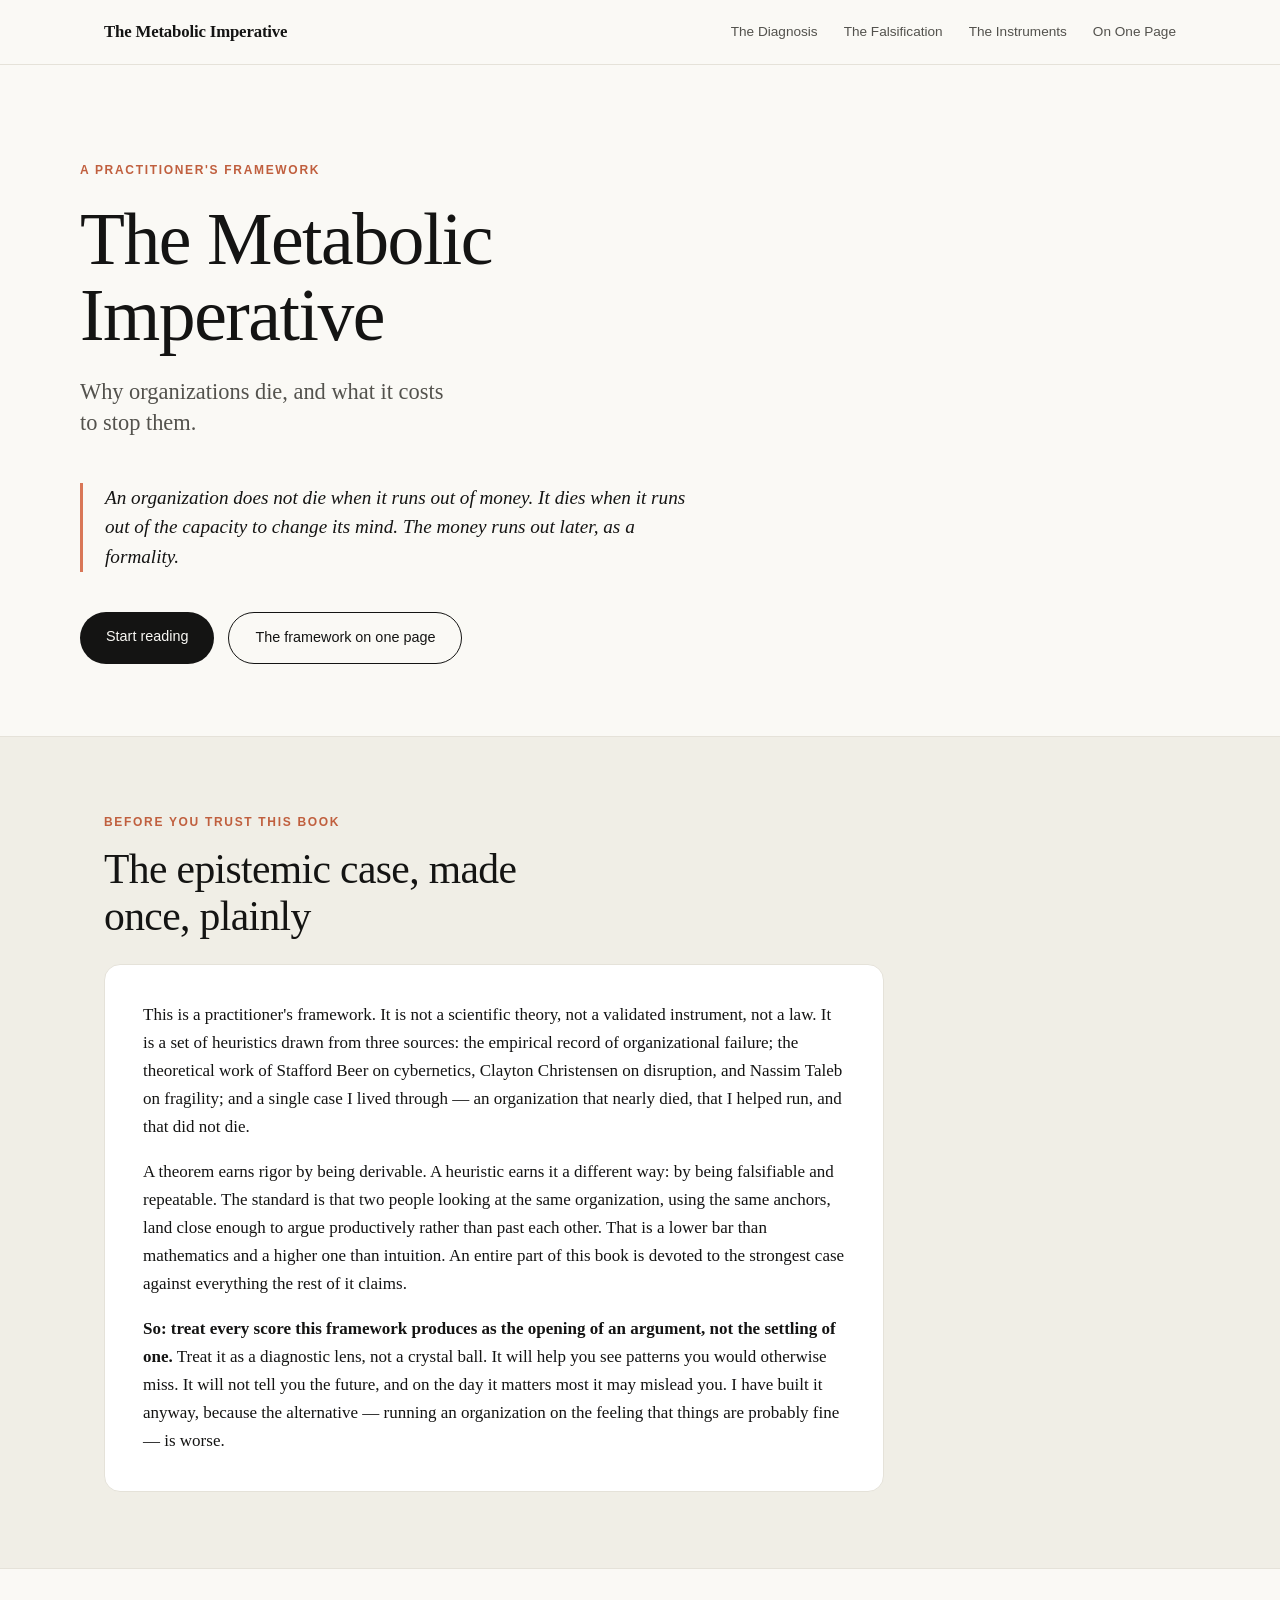
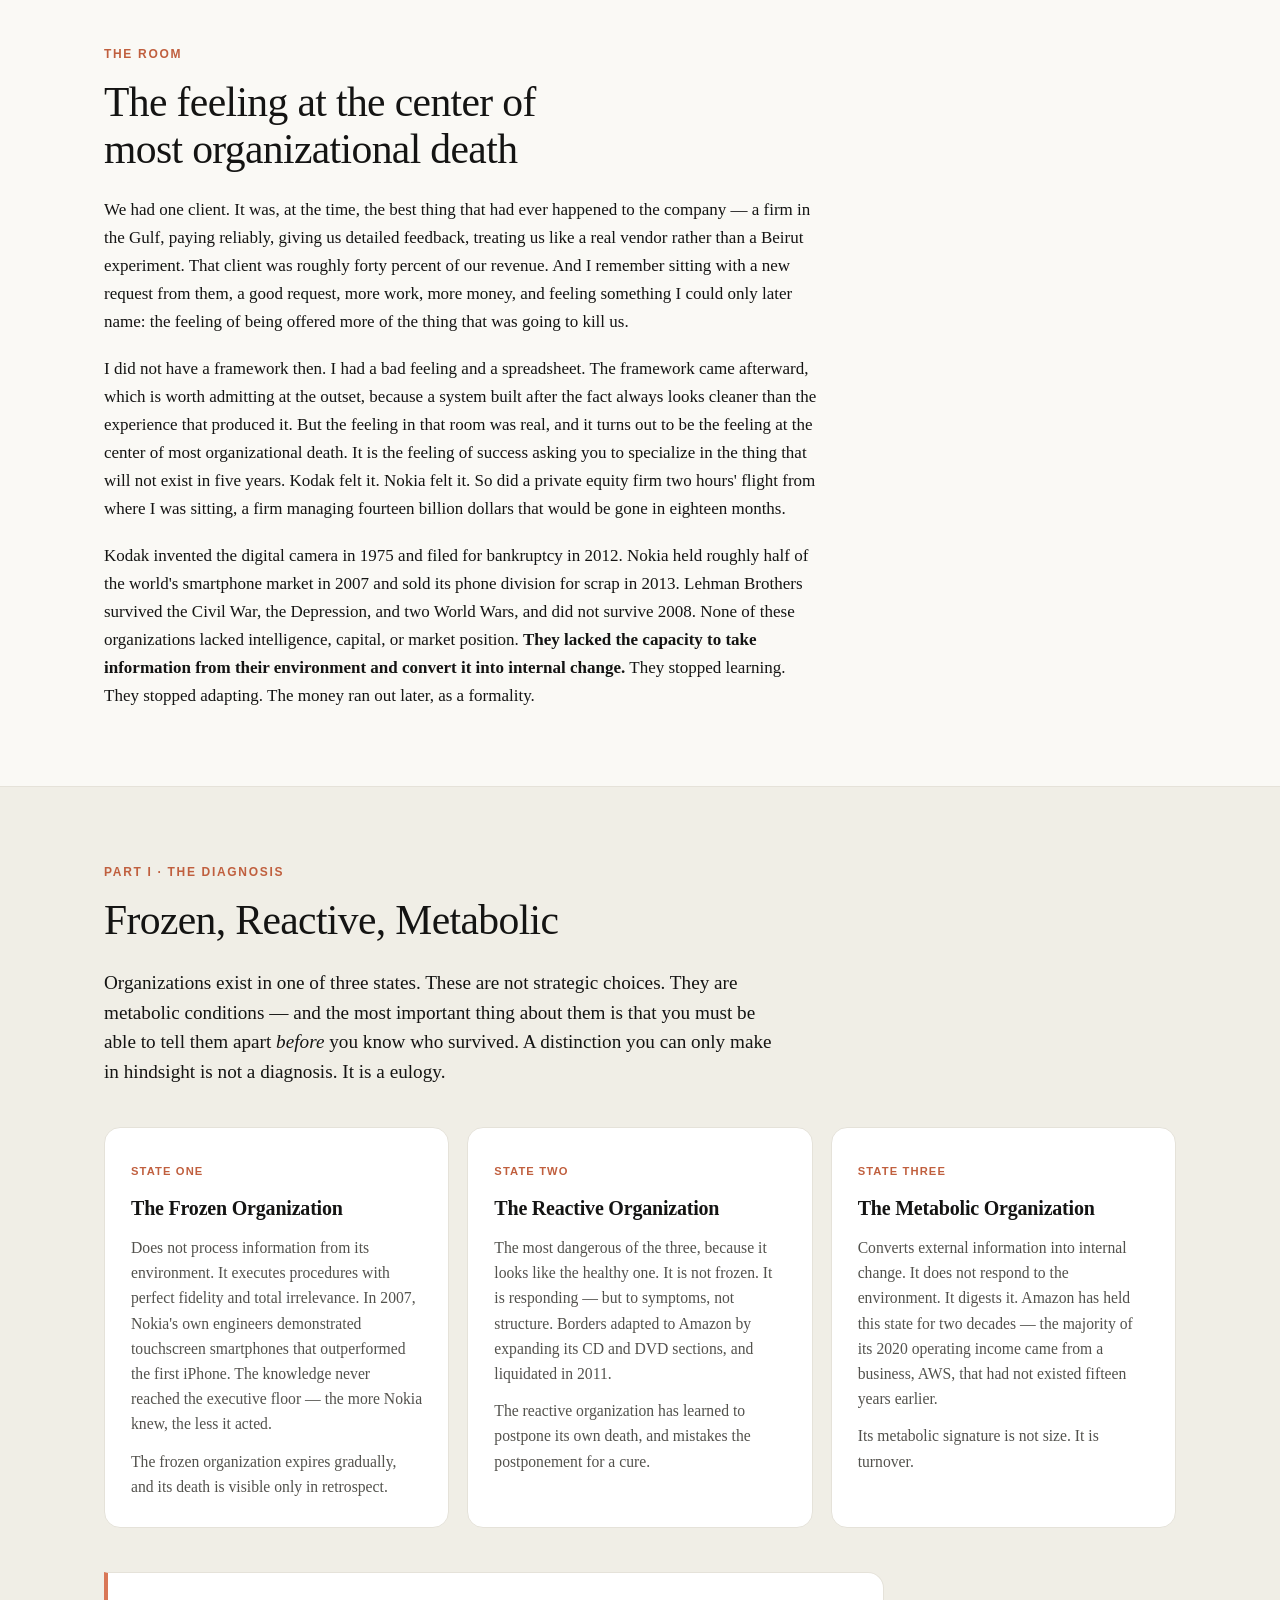
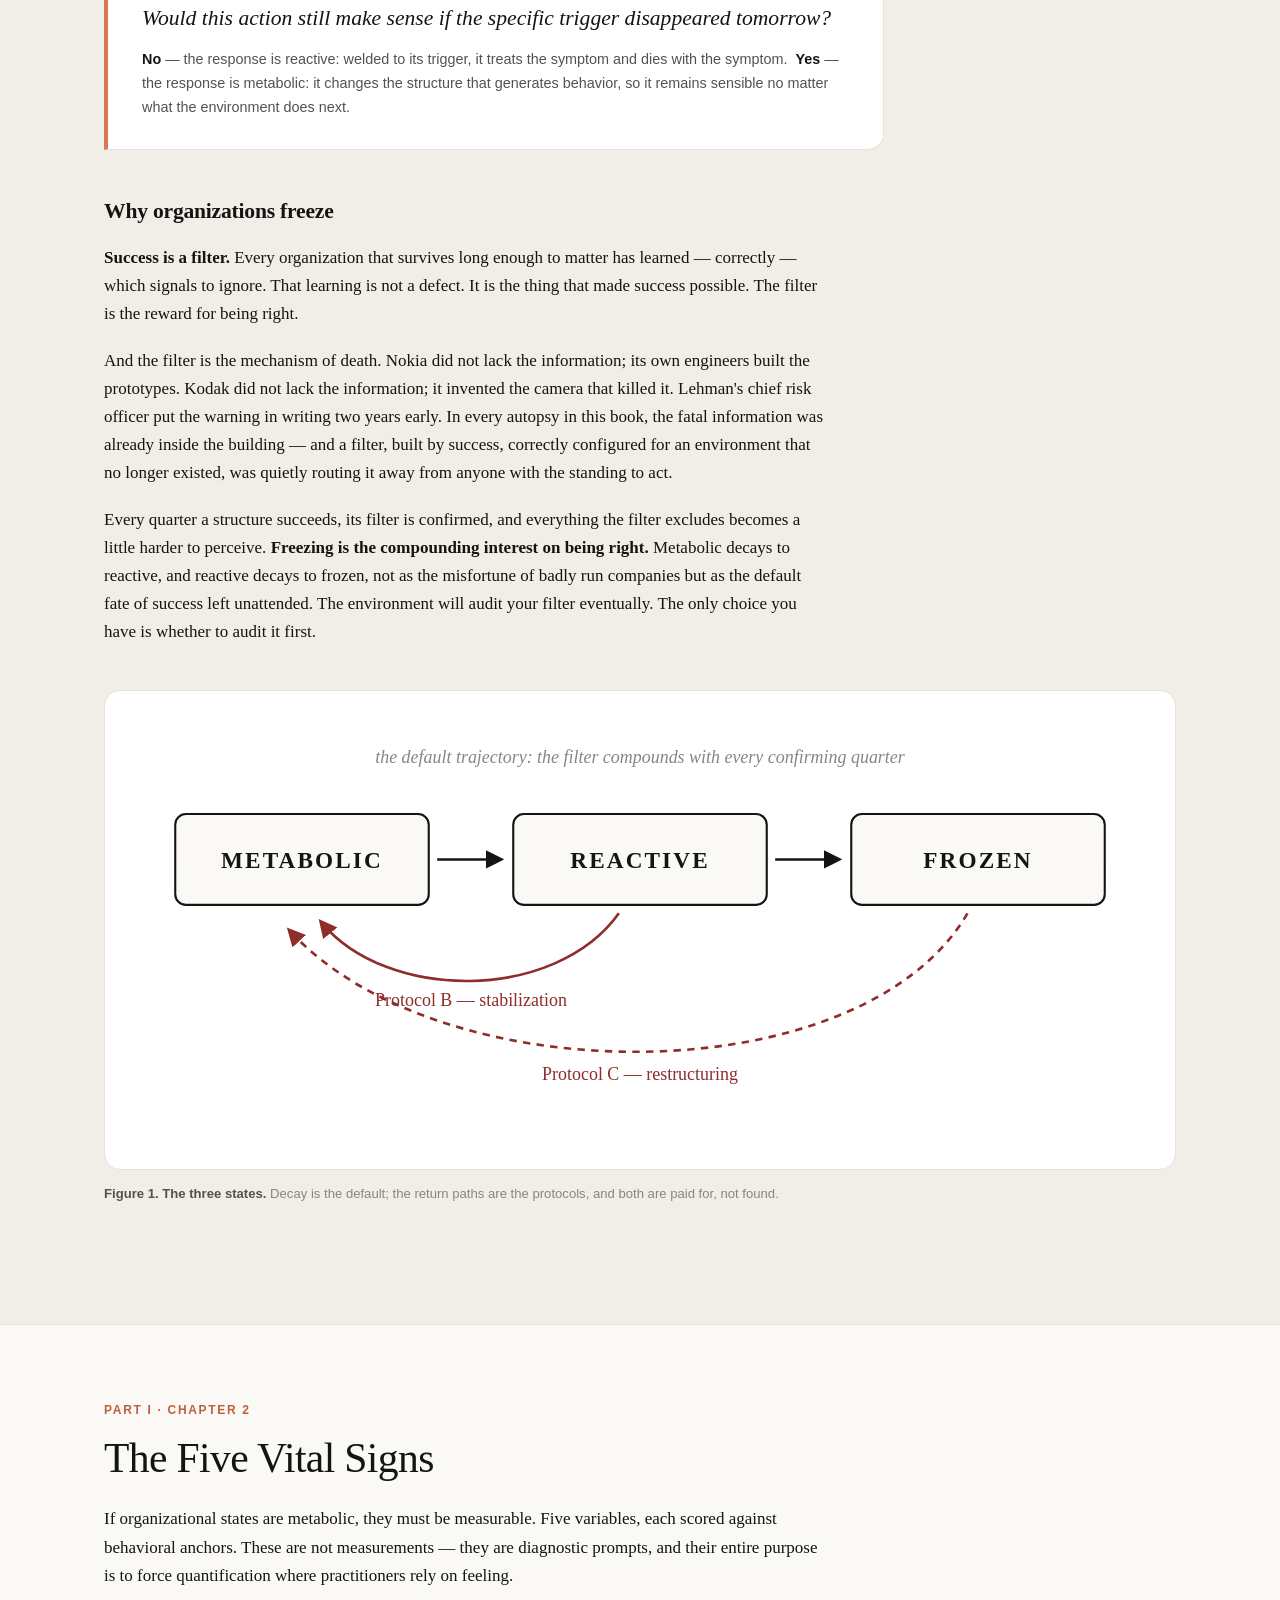
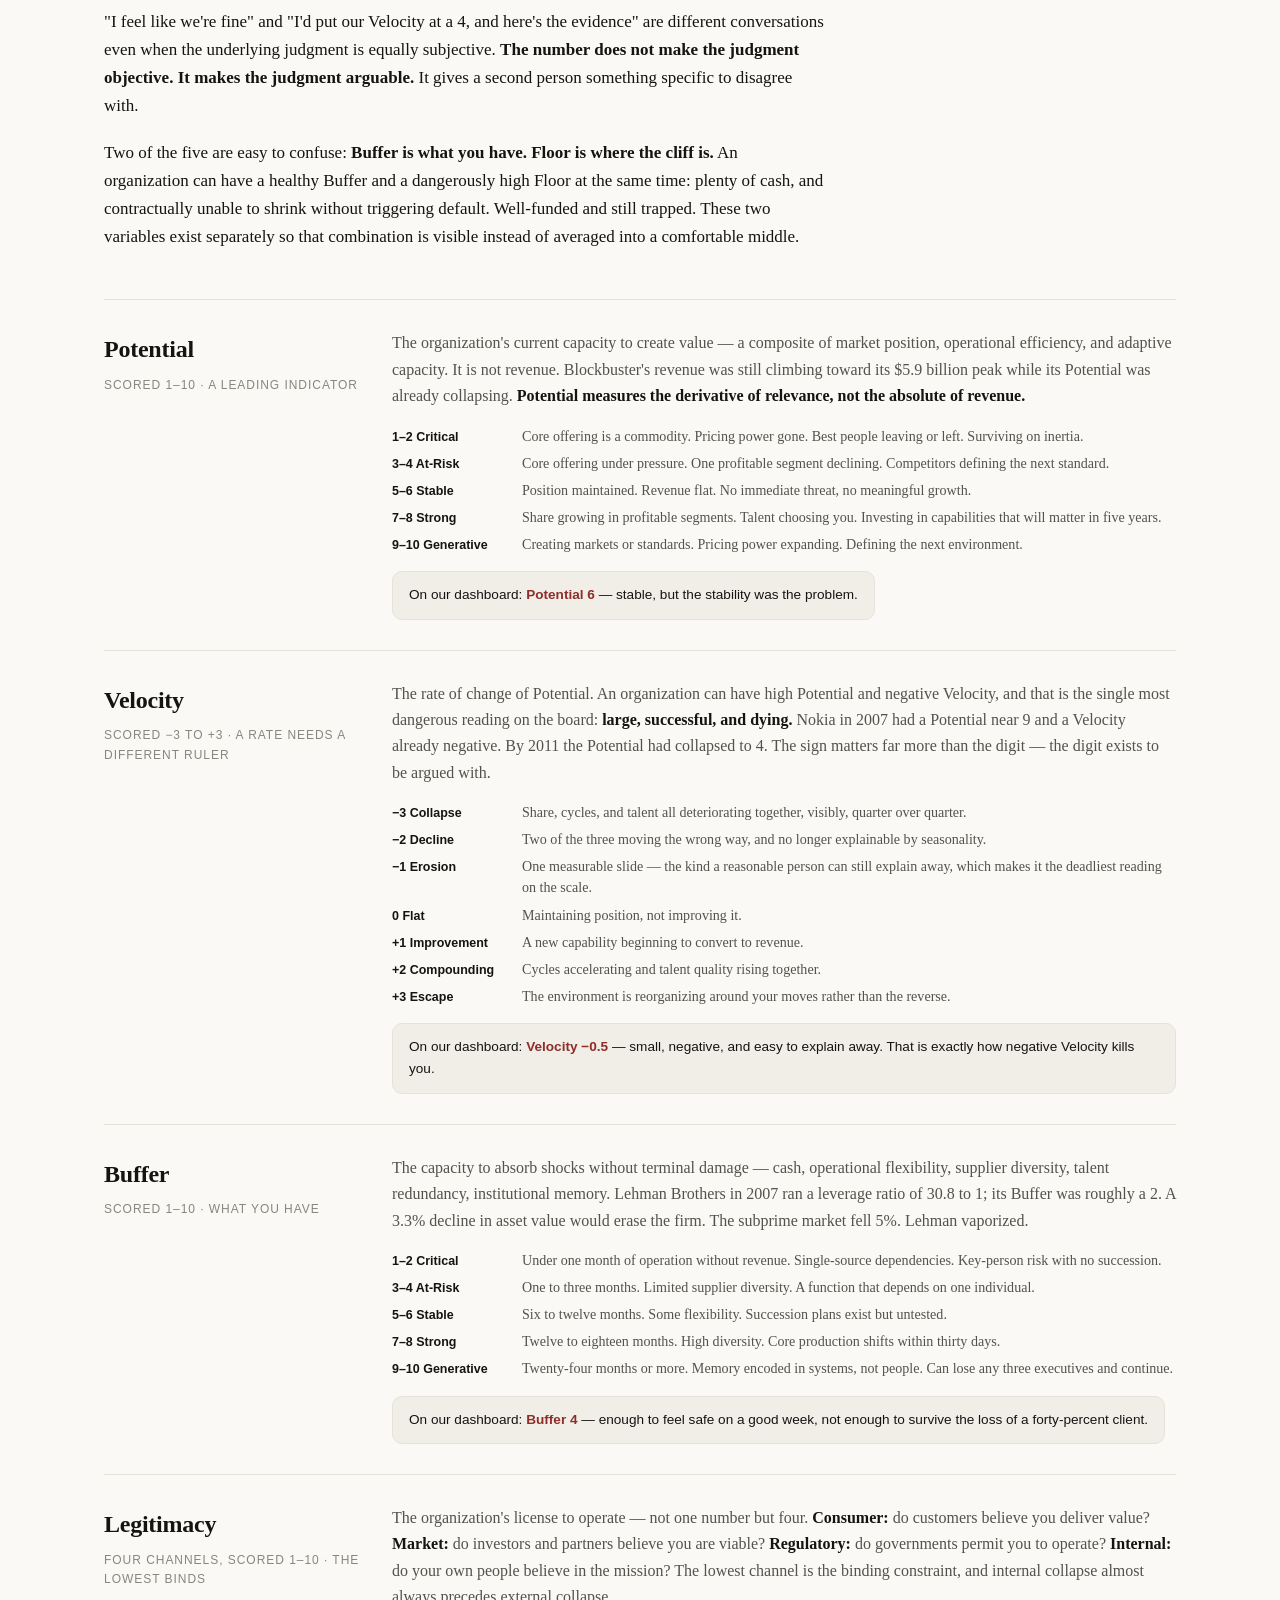
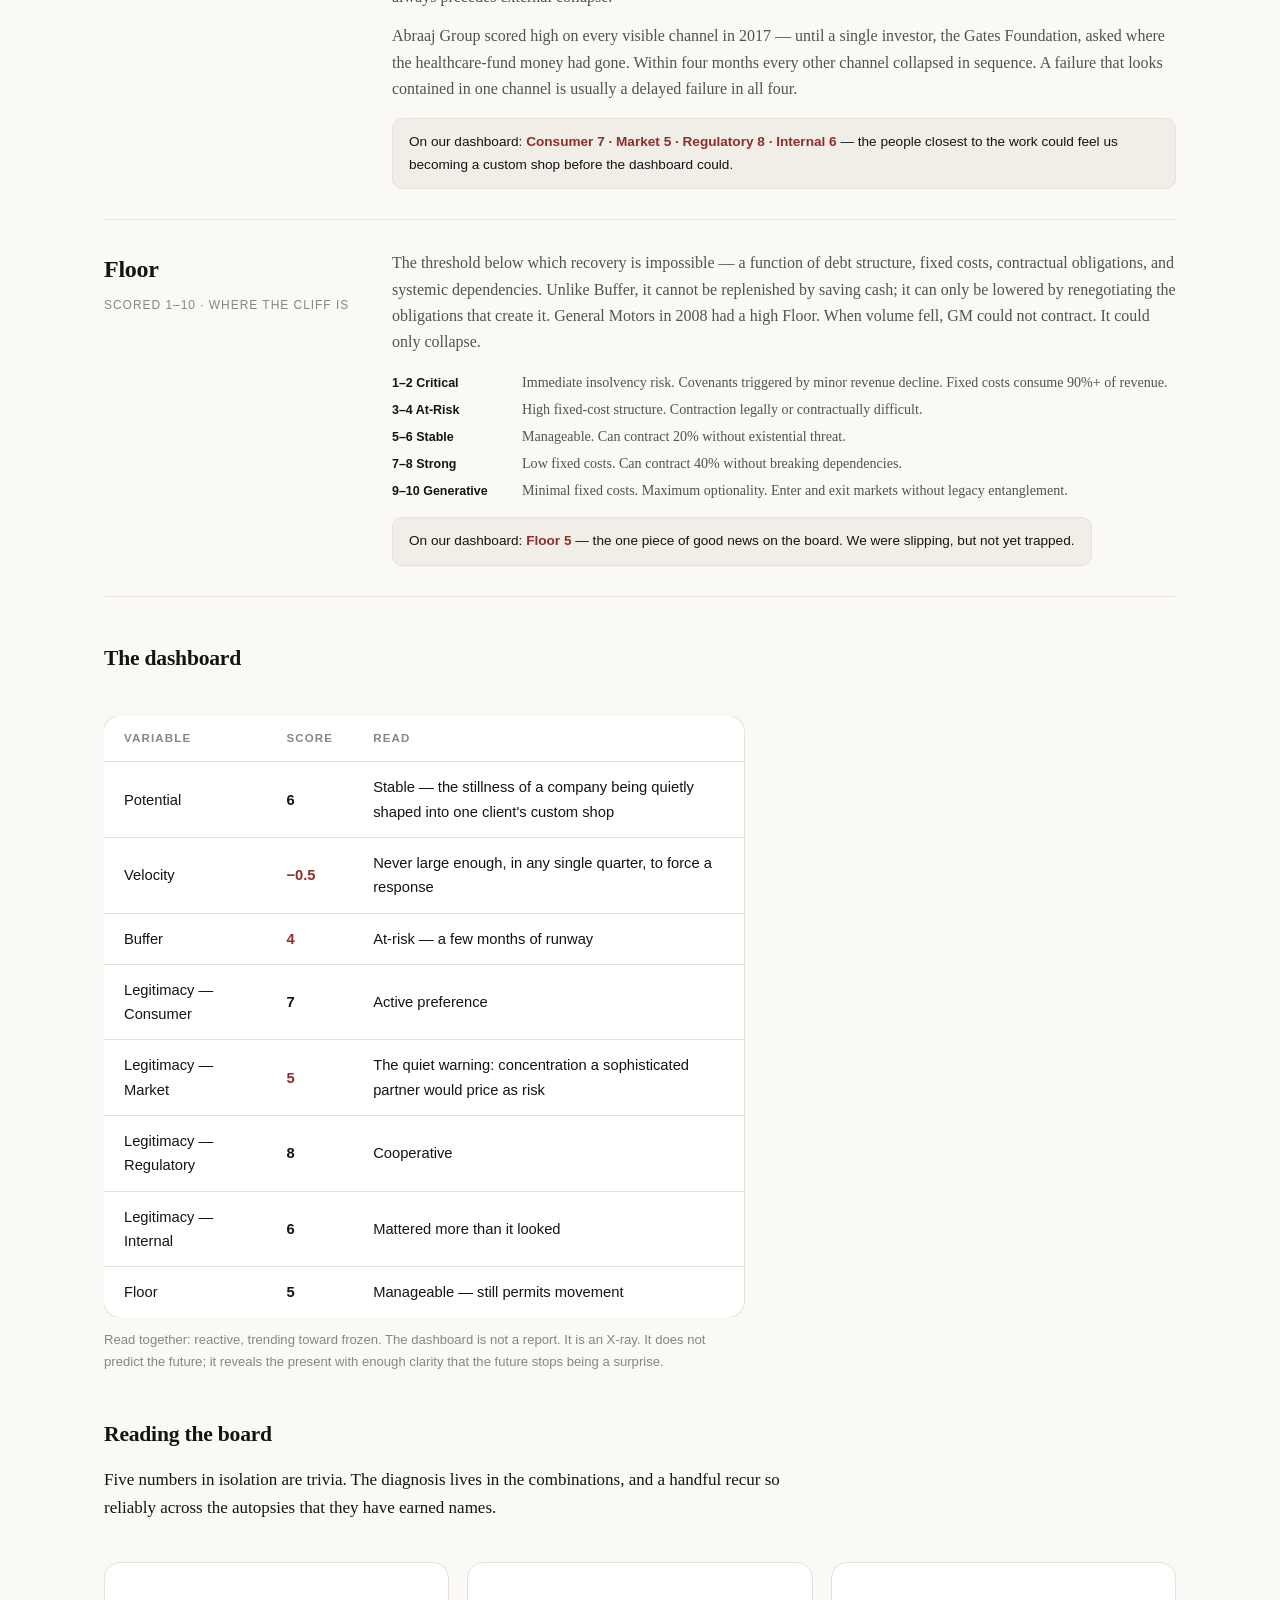
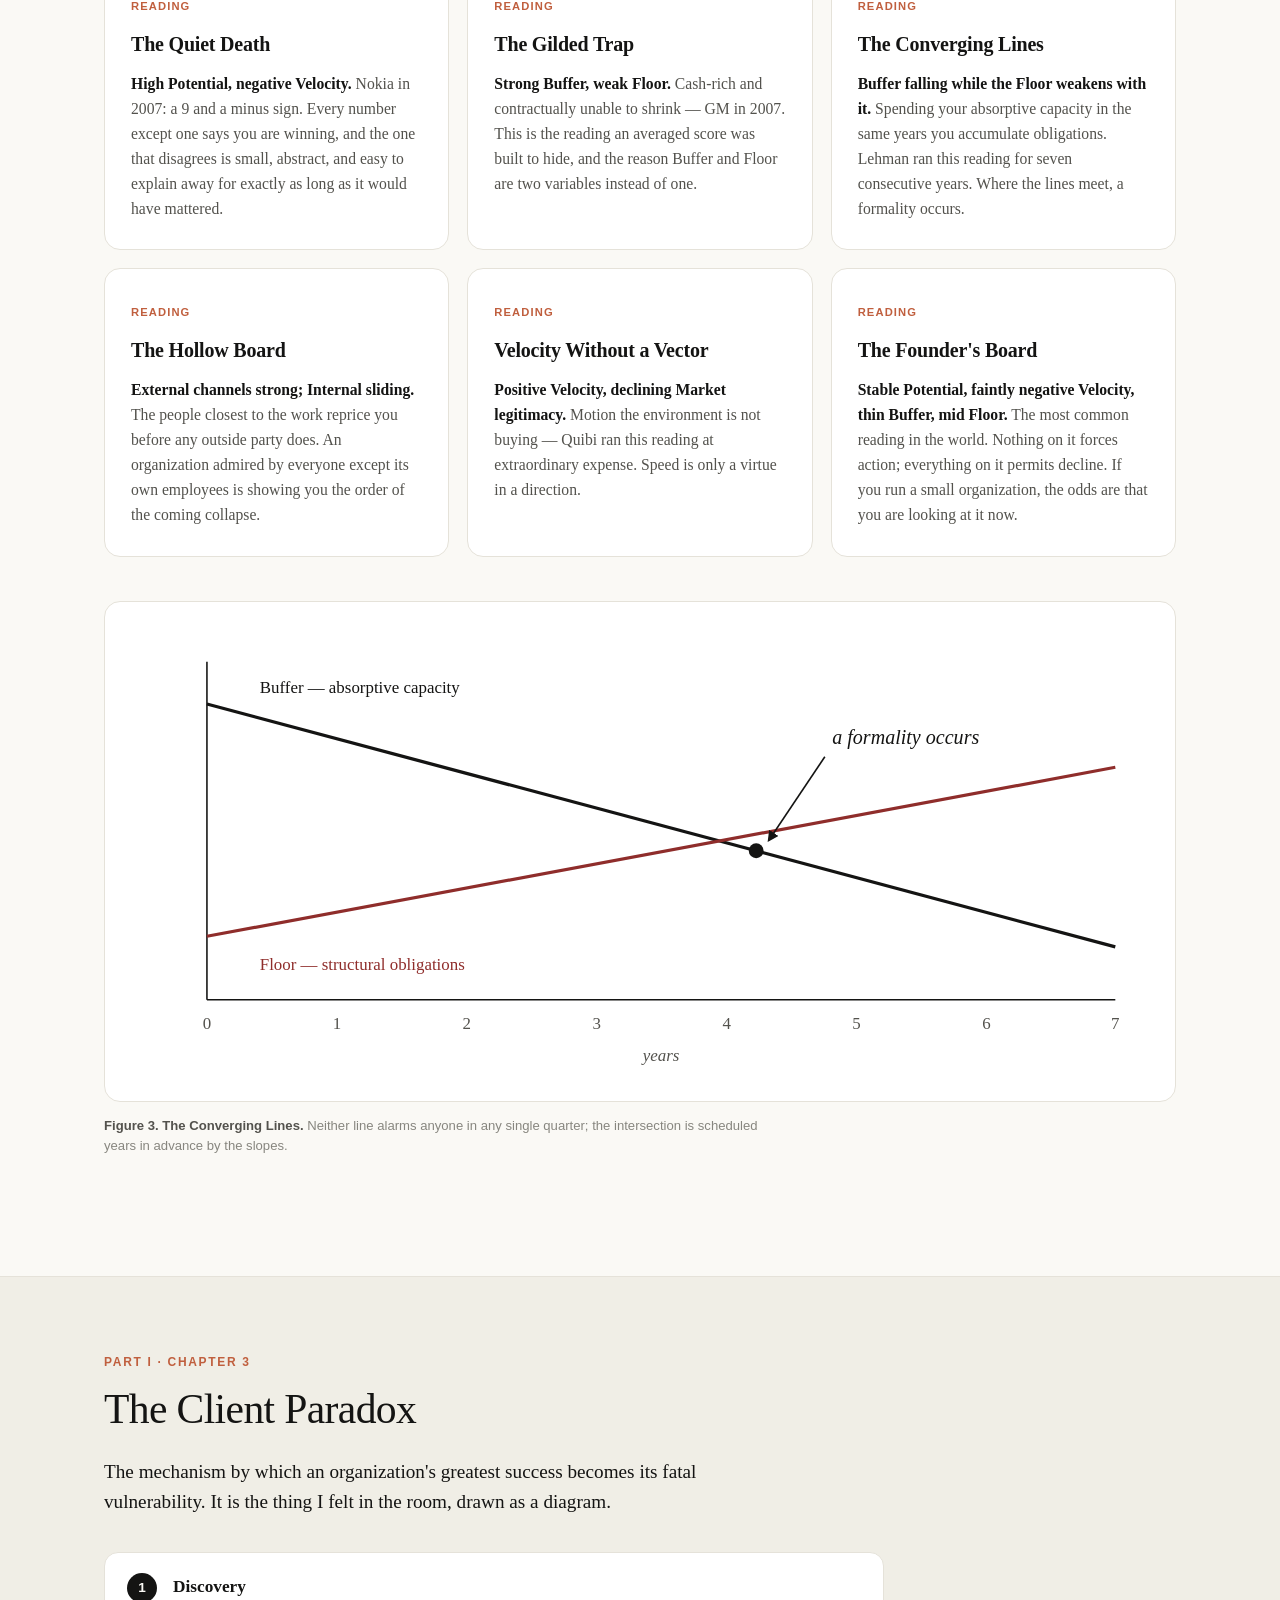
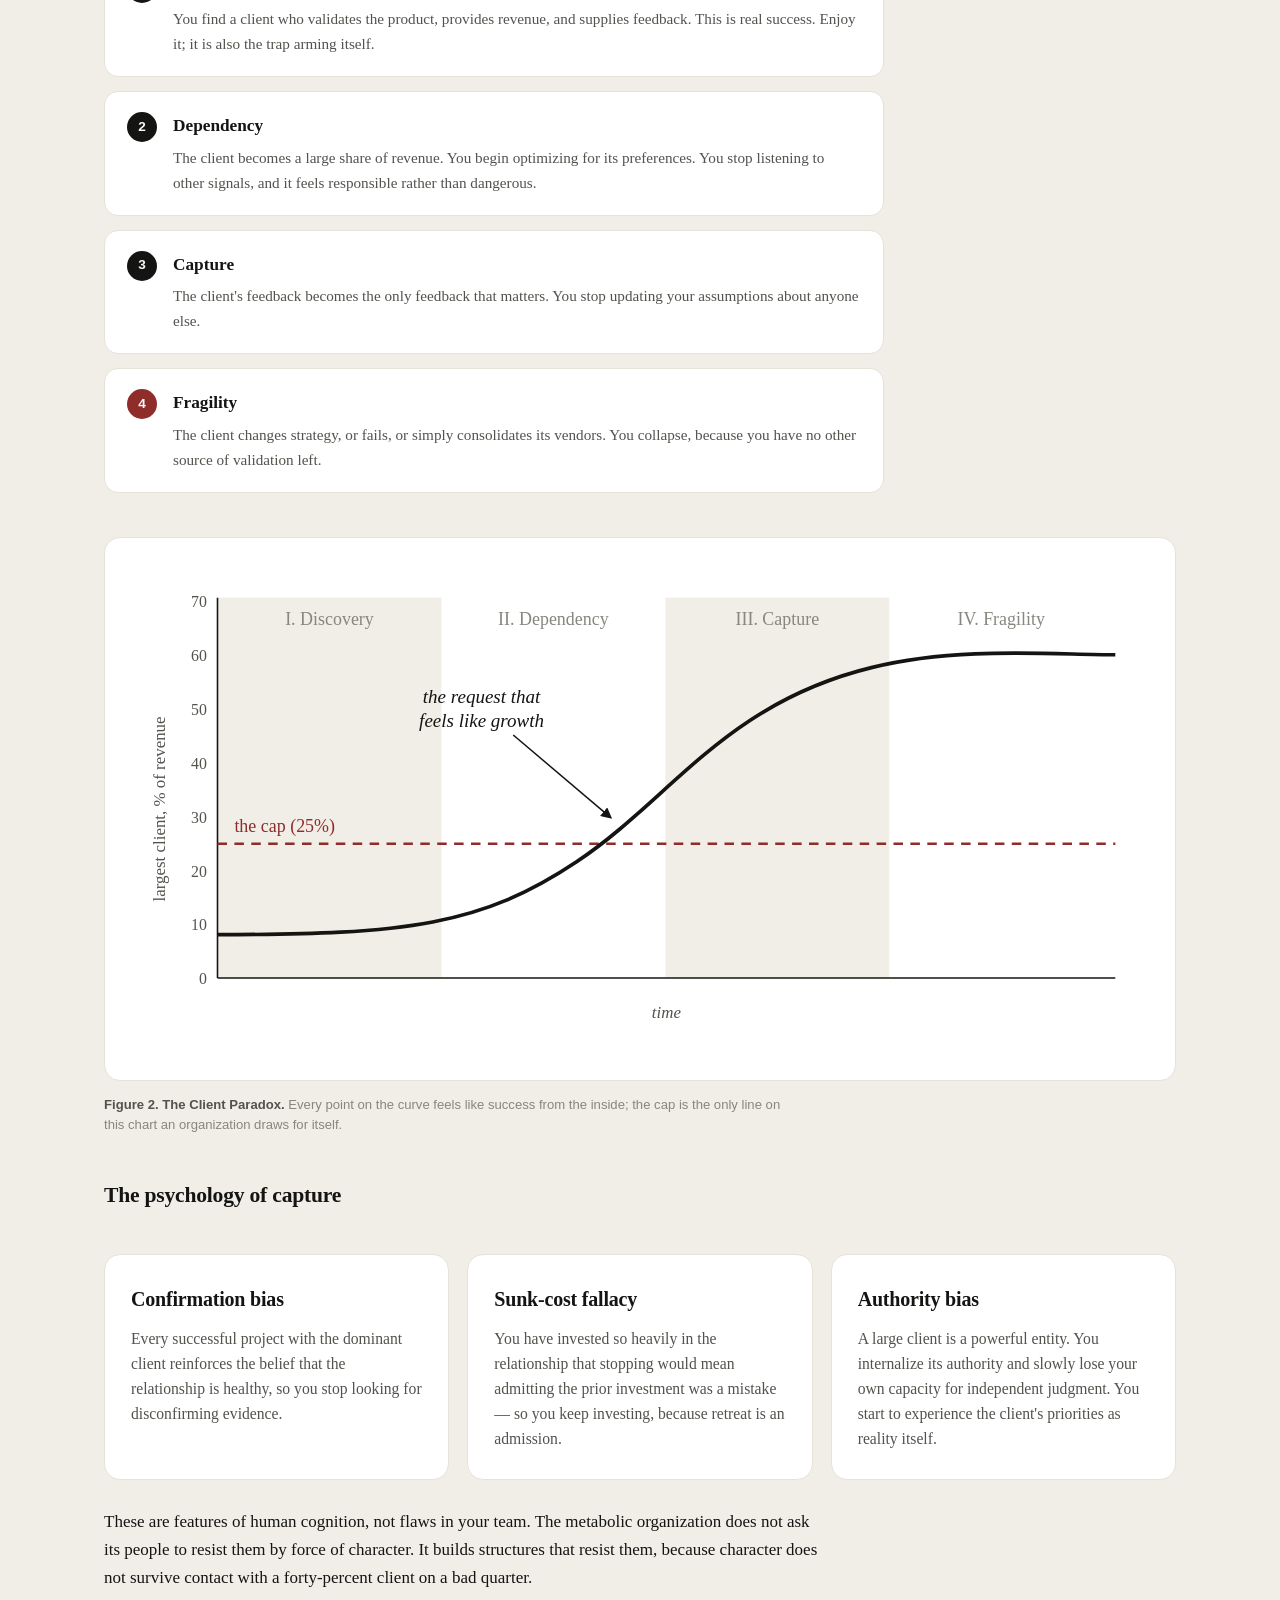
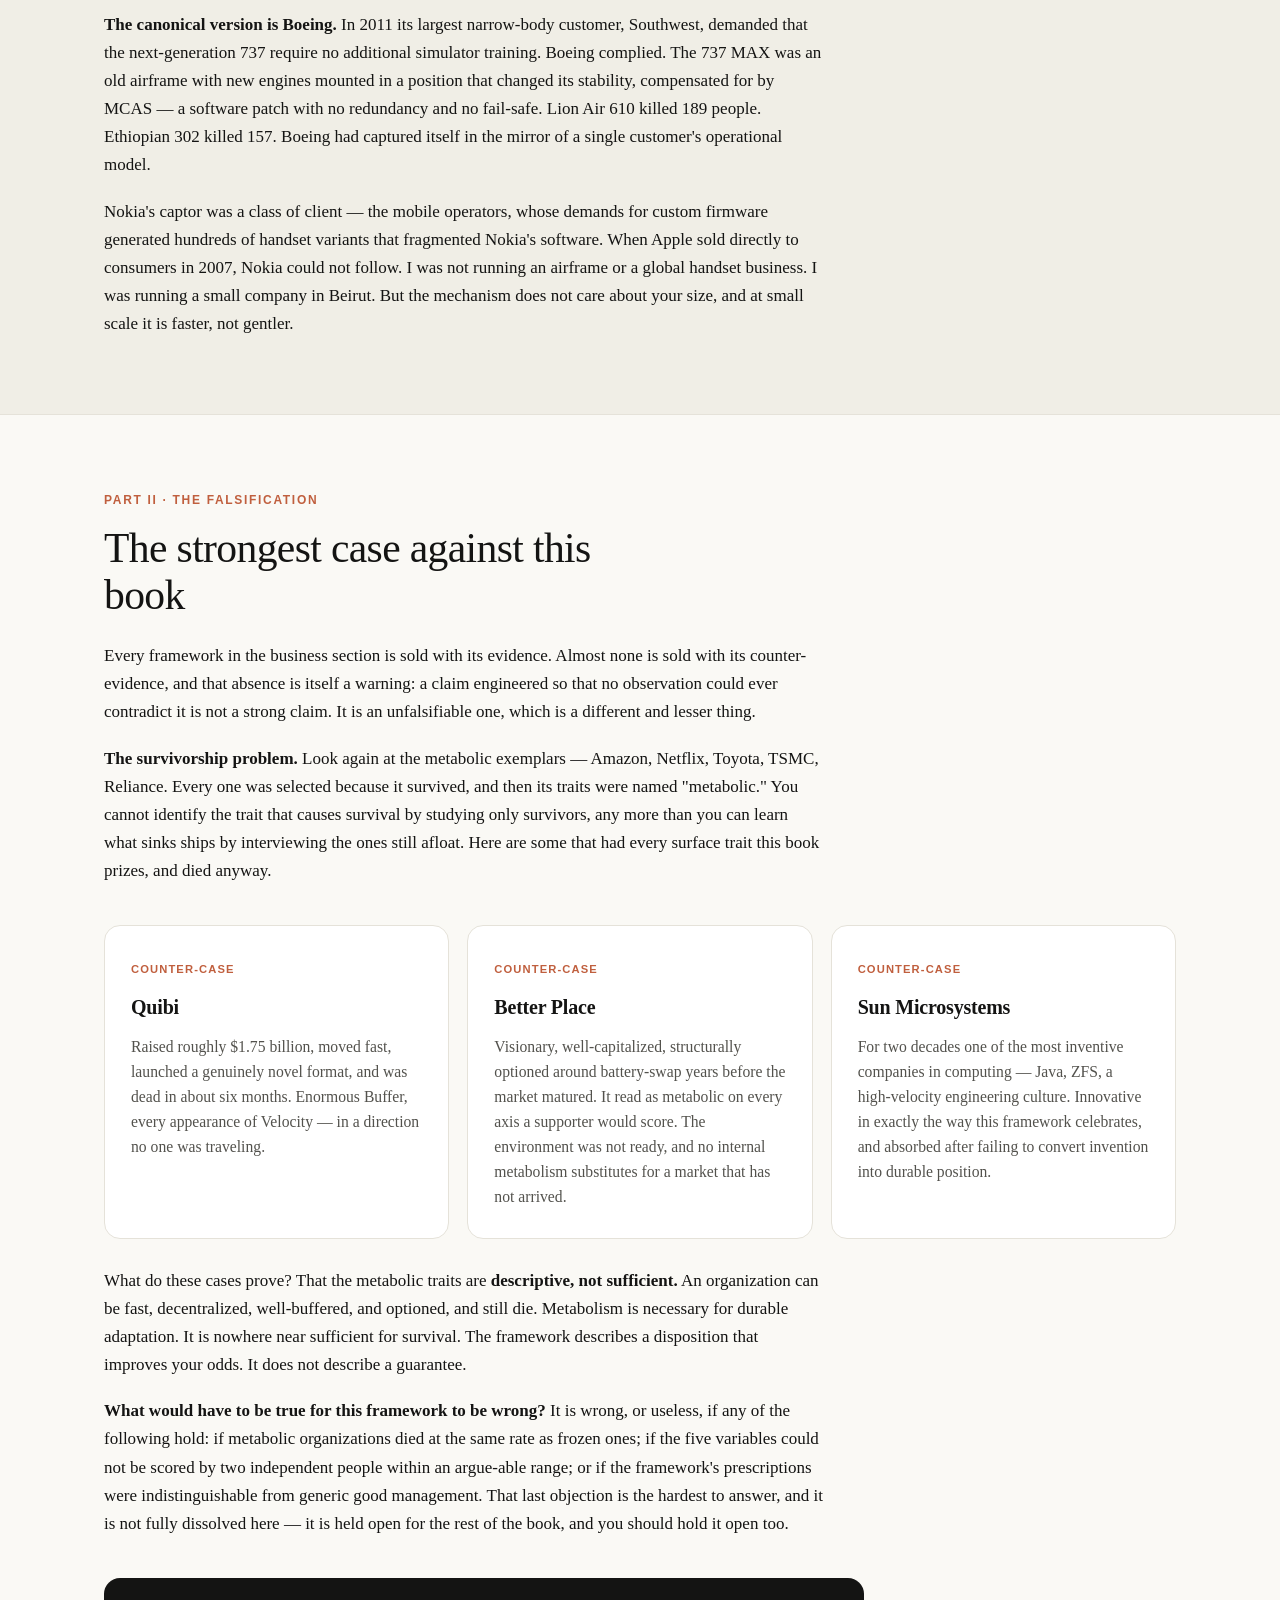
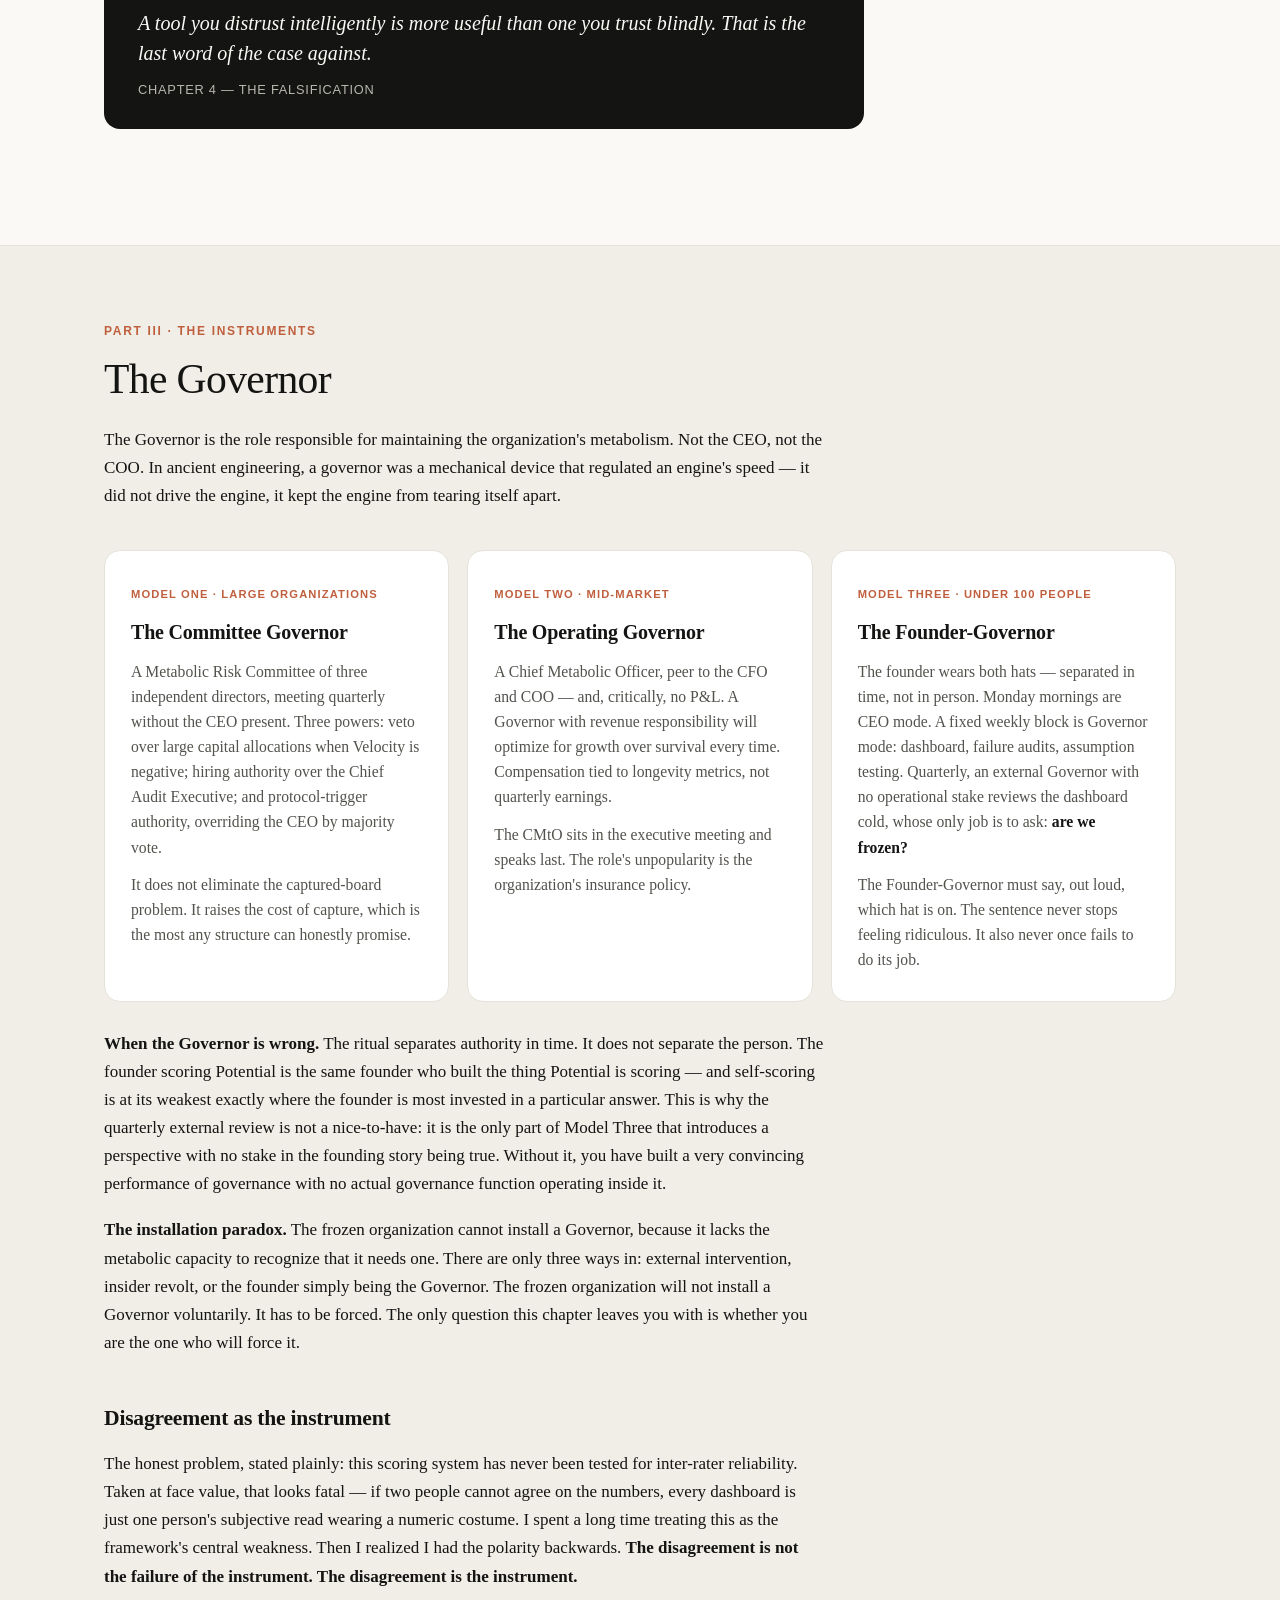
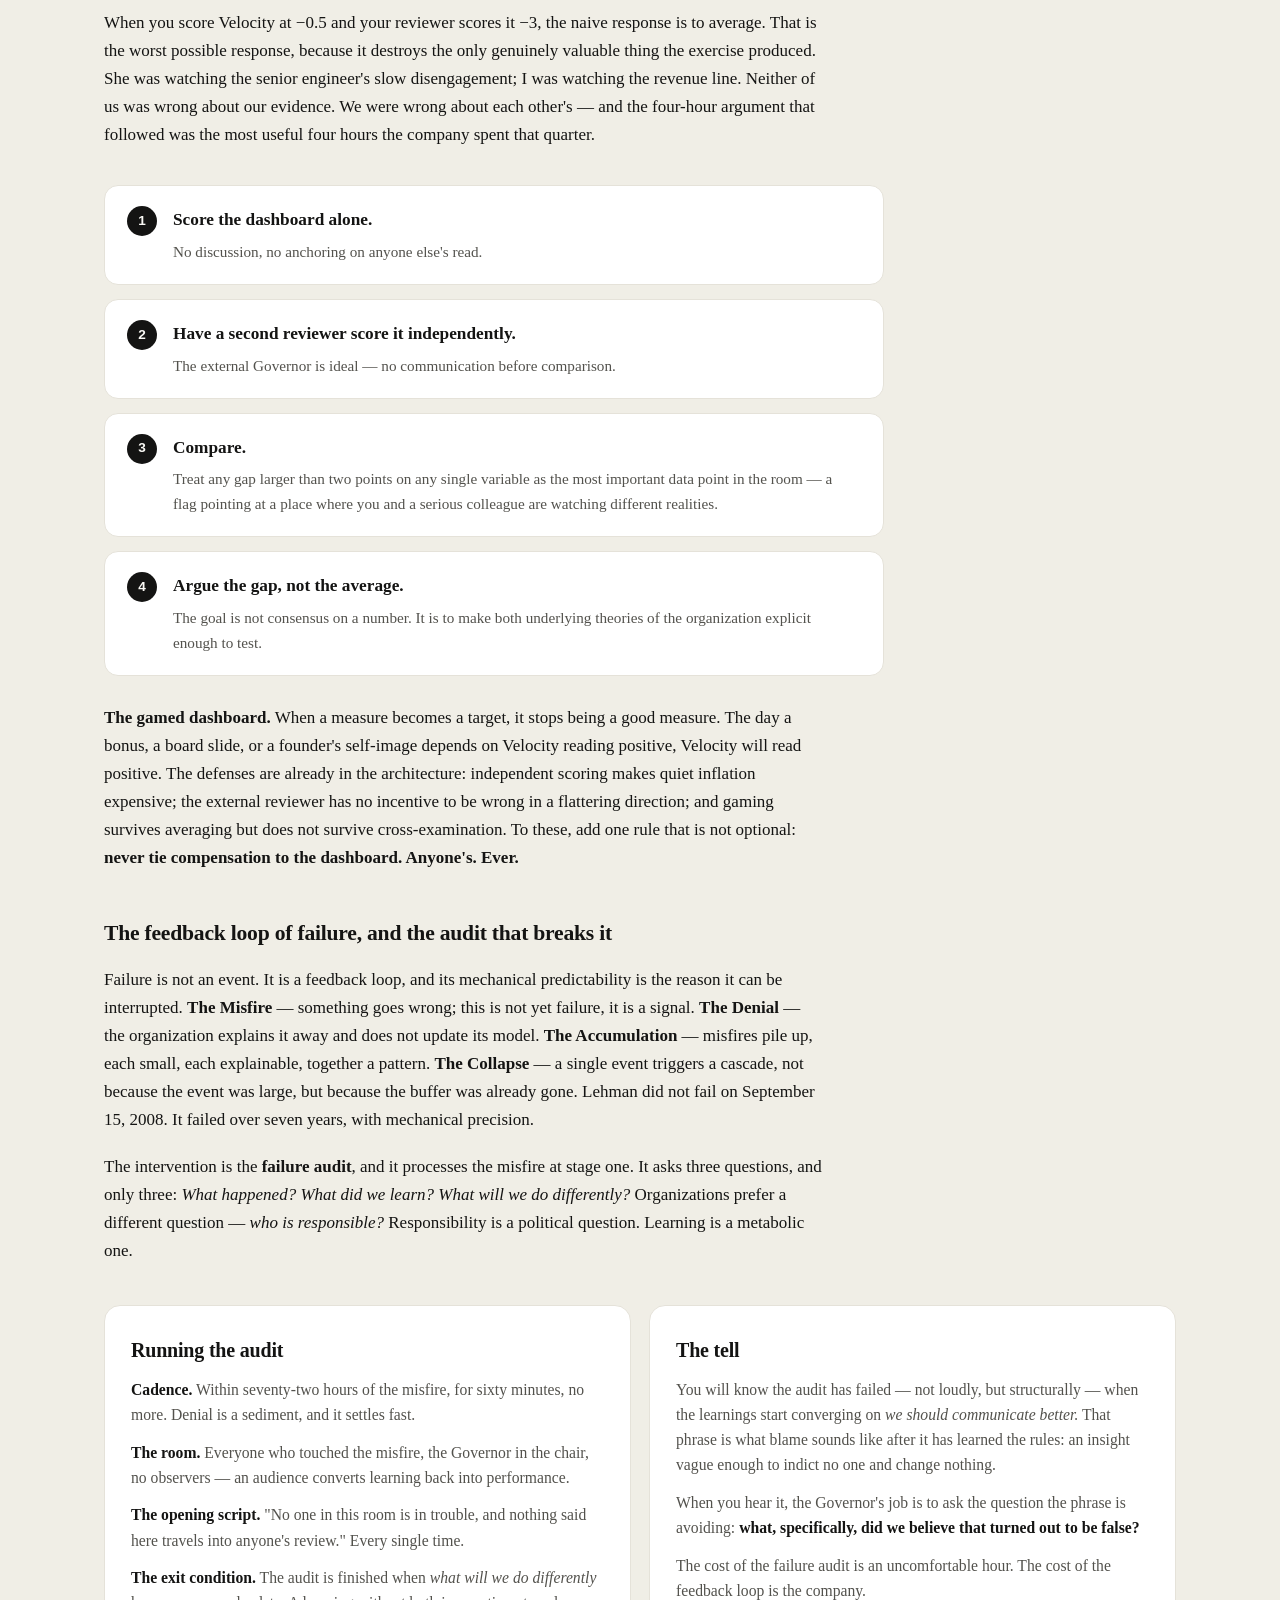
==== index.html @ 76a1993c "Add Metabolic Imperative book website in Anthropic-style design Single-page, self-contained site pre" ====
<!DOCTYPE html>
<html lang="en">
<head>
<meta charset="UTF-8">
<meta name="viewport" content="width=device-width, initial-scale=1.0">
<title>The Metabolic Imperative — Why Organizations Die, and What It Costs to Stop Them</title>
<meta name="description" content="A practitioner's framework for organizational survival: three metabolic states, five vital signs, and the instruments that keep an organization able to change its mind.">
<style>
  :root {
    --bg: #faf9f5;
    --bg-alt: #f0eee6;
    --card: #ffffff;
    --ink: #141413;
    --ink-2: #53524d;
    --muted: #87867f;
    --border: #e5e2d9;
    --clay: #d97757;
    --clay-dark: #c05f3e;
    --crimson: #8f2d2b;
    --serif: "Tiempos Text", Georgia, "Times New Roman", serif;
    --sans: "Styrene B", -apple-system, BlinkMacSystemFont, "Segoe UI", Helvetica, Arial, sans-serif;
    --mono: "SF Mono", ui-monospace, "Cascadia Code", Menlo, Consolas, monospace;
  }
  * { margin: 0; padding: 0; box-sizing: border-box; }
  html { scroll-behavior: smooth; scroll-padding-top: 84px; }
  body {
    background: var(--bg);
    color: var(--ink);
    font-family: var(--serif);
    font-size: 1.0625rem;
    line-height: 1.65;
    -webkit-font-smoothing: antialiased;
  }
  ::selection { background: #f3d9ce; }

  .wrap { max-width: 1120px; margin: 0 auto; padding: 0 24px; }
  .prose { max-width: 720px; }
  .prose p + p { margin-top: 1.1em; }
  a { color: var(--clay-dark); text-decoration: none; }
  a:hover { text-decoration: underline; }

  /* ---------- Nav ---------- */
  nav {
    position: sticky; top: 0; z-index: 50;
    background: rgba(250, 249, 245, 0.92);
    backdrop-filter: blur(10px);
    border-bottom: 1px solid var(--border);
  }
  .nav-inner {
    max-width: 1120px; margin: 0 auto; padding: 0 24px;
    height: 64px; display: flex; align-items: center; justify-content: space-between; gap: 16px;
  }
  .wordmark { font-family: var(--serif); font-weight: 700; font-size: 1.05rem; color: var(--ink); letter-spacing: -0.01em; white-space: nowrap; }
  .wordmark:hover { text-decoration: none; }
  .nav-links { display: flex; gap: 26px; font-family: var(--sans); font-size: 0.85rem; }
  .nav-links a { color: var(--ink-2); }
  .nav-links a:hover { color: var(--ink); text-decoration: none; }
  @media (max-width: 720px) { .nav-links { display: none; } }

  /* ---------- Hero ---------- */
  header.hero { padding: 96px 0 72px; }
  .eyebrow {
    font-family: var(--sans); font-size: 0.75rem; letter-spacing: 0.14em;
    text-transform: uppercase; color: var(--clay-dark); font-weight: 600; margin-bottom: 20px;
  }
  h1 {
    font-family: var(--serif); font-weight: 500; letter-spacing: -0.02em;
    font-size: clamp(2.6rem, 6.5vw, 4.6rem); line-height: 1.04; max-width: 17ch;
  }
  .hero-sub {
    margin-top: 22px; font-size: clamp(1.15rem, 2.2vw, 1.4rem);
    color: var(--ink-2); max-width: 34ch; line-height: 1.4;
  }
  .hero-epigraph {
    margin-top: 44px; max-width: 620px; border-left: 3px solid var(--clay);
    padding-left: 22px; font-size: 1.2rem; line-height: 1.55; font-style: italic; color: var(--ink);
  }
  .hero-cta { margin-top: 40px; display: flex; gap: 14px; flex-wrap: wrap; }
  .btn {
    font-family: var(--sans); font-size: 0.9rem; font-weight: 500;
    padding: 13px 26px; border-radius: 999px; display: inline-block; transition: all .15s ease;
  }
  .btn:hover { text-decoration: none; }
  .btn-primary { background: var(--ink); color: var(--bg); }
  .btn-primary:hover { background: #33322e; }
  .btn-ghost { border: 1px solid var(--ink); color: var(--ink); }
  .btn-ghost:hover { background: var(--ink); color: var(--bg); }

  /* ---------- Sections ---------- */
  section { padding: 76px 0; }
  section.band { background: var(--bg-alt); border-top: 1px solid var(--border); border-bottom: 1px solid var(--border); }
  .part-label {
    font-family: var(--sans); font-size: 0.75rem; letter-spacing: 0.14em;
    text-transform: uppercase; color: var(--clay-dark); font-weight: 600; margin-bottom: 14px;
  }
  h2 {
    font-family: var(--serif); font-weight: 500; letter-spacing: -0.015em;
    font-size: clamp(1.8rem, 3.6vw, 2.6rem); line-height: 1.12; margin-bottom: 24px; max-width: 24ch;
  }
  h3 {
    font-family: var(--serif); font-weight: 600; font-size: 1.35rem;
    margin: 44px 0 14px; letter-spacing: -0.01em;
  }
  .lede { font-size: 1.2rem; line-height: 1.55; color: var(--ink); max-width: 680px; }
  .quiet { color: var(--ink-2); }

  /* ---------- Cards ---------- */
  .grid-3 { display: grid; grid-template-columns: repeat(3, 1fr); gap: 18px; margin: 40px 0 8px; }
  .grid-2 { display: grid; grid-template-columns: repeat(2, 1fr); gap: 18px; margin: 40px 0 8px; }
  @media (max-width: 860px) { .grid-3, .grid-2 { grid-template-columns: 1fr; } }
  .card {
    background: var(--card); border: 1px solid var(--border); border-radius: 16px;
    padding: 28px 26px;
  }
  .card h4 { font-family: var(--serif); font-size: 1.25rem; font-weight: 600; margin-bottom: 10px; letter-spacing: -0.01em; }
  .card .tag {
    display: inline-block; font-family: var(--sans); font-size: 0.7rem; font-weight: 600;
    letter-spacing: 0.1em; text-transform: uppercase; color: var(--clay-dark); margin-bottom: 12px;
  }
  .card p { font-size: 0.98rem; color: var(--ink-2); line-height: 1.6; }
  .card p strong { color: var(--ink); }
  .card p + p { margin-top: 0.8em; }

  /* ---------- Callout ---------- */
  .callout {
    background: var(--card); border: 1px solid var(--border); border-radius: 16px;
    padding: 36px 38px; max-width: 780px; margin-top: 8px;
  }
  .callout p + p { margin-top: 1em; }
  @media (max-width: 640px) { .callout { padding: 26px 22px; } }

  .pullquote {
    margin: 40px 0; padding: 30px 34px; border-radius: 16px;
    background: var(--ink); color: var(--bg); max-width: 760px;
    font-size: 1.25rem; line-height: 1.5; font-style: italic;
  }
  .pullquote .attr { display: block; margin-top: 12px; font-style: normal; font-family: var(--sans); font-size: 0.8rem; color: #b8b6ad; letter-spacing: 0.06em; text-transform: uppercase; }

  /* ---------- Figures ---------- */
  figure { margin: 44px 0; }
  .fig-frame {
    background: var(--card); border: 1px solid var(--border); border-radius: 16px;
    padding: 28px; overflow-x: auto;
  }
  figure svg { display: block; width: 100%; height: auto; min-width: 560px; }
  figcaption { margin-top: 14px; font-family: var(--sans); font-size: 0.82rem; color: var(--muted); line-height: 1.5; max-width: 680px; }
  figcaption strong { color: var(--ink-2); }

  /* ---------- Vital signs ---------- */
  .sign { border-top: 1px solid var(--border); padding: 30px 0; display: grid; grid-template-columns: 260px 1fr; gap: 28px; }
  @media (max-width: 860px) { .sign { grid-template-columns: 1fr; gap: 10px; } }
  .sign-name { font-family: var(--serif); font-size: 1.5rem; font-weight: 600; letter-spacing: -0.01em; }
  .sign-scale { font-family: var(--sans); font-size: 0.75rem; color: var(--muted); margin-top: 6px; letter-spacing: 0.08em; text-transform: uppercase; }
  .sign-body p { color: var(--ink-2); font-size: 1rem; }
  .sign-body p strong { color: var(--ink); }
  .sign-body p + p { margin-top: 0.8em; }
  .anchors { margin-top: 16px; display: grid; gap: 6px; }
  .anchor { display: grid; grid-template-columns: 118px 1fr; gap: 12px; font-size: 0.88rem; line-height: 1.5; }
  .anchor .a-range { font-family: var(--sans); font-weight: 600; font-size: 0.78rem; color: var(--ink); padding-top: 2px; }
  .anchor .a-text { color: var(--ink-2); }
  .reading-dash {
    font-family: var(--sans); font-size: 0.85rem; margin-top: 16px;
    background: var(--bg-alt); border: 1px solid var(--border); border-radius: 10px;
    padding: 12px 16px; color: var(--ink); display: inline-block;
  }
  .reading-dash b { color: var(--crimson); }

  /* ---------- Dashboard table ---------- */
  .dash-wrap { overflow-x: auto; margin: 40px 0 10px; }
  table.dash {
    border-collapse: collapse; width: 100%; max-width: 640px;
    background: var(--card); border: 1px solid var(--border); border-radius: 16px; overflow: hidden;
    font-family: var(--sans); font-size: 0.92rem;
  }
  table.dash { border-style: hidden; box-shadow: 0 0 0 1px var(--border); border-radius: 16px; }
  .dash th, .dash td { text-align: left; padding: 13px 20px; border-bottom: 1px solid var(--border); }
  .dash th { font-size: 0.72rem; letter-spacing: 0.1em; text-transform: uppercase; color: var(--muted); font-weight: 600; }
  .dash tr:last-child td { border-bottom: none; }
  .dash td.num { font-variant-numeric: tabular-nums; font-weight: 600; }
  .dash td.num.warn { color: var(--crimson); }
  .dash-note { font-family: var(--sans); font-size: 0.82rem; color: var(--muted); margin-top: 12px; max-width: 640px; }

  /* ---------- Stages / steps ---------- */
  .stages { counter-reset: stage; margin: 36px 0 8px; display: grid; gap: 14px; max-width: 780px; }
  .stage {
    background: var(--card); border: 1px solid var(--border); border-radius: 14px;
    padding: 20px 24px 20px 68px; position: relative;
  }
  .stage::before {
    counter-increment: stage; content: counter(stage);
    position: absolute; left: 22px; top: 20px;
    width: 30px; height: 30px; border-radius: 50%;
    background: var(--ink); color: var(--bg);
    font-family: var(--sans); font-size: 0.85rem; font-weight: 600;
    display: flex; align-items: center; justify-content: center;
  }
  .stage h5 { font-family: var(--serif); font-size: 1.08rem; font-weight: 600; margin-bottom: 4px; }
  .stage p { font-size: 0.95rem; color: var(--ink-2); }
  .stage.crimson::before { background: var(--crimson); }

  /* ---------- Q&A highlight ---------- */
  .the-test {
    margin: 44px 0; max-width: 780px;
    border: 1px solid var(--border); border-left: 4px solid var(--clay);
    border-radius: 0 16px 16px 0; background: var(--card); padding: 30px 34px;
  }
  .the-test .q { font-size: 1.35rem; font-style: italic; line-height: 1.45; }
  .the-test .a { margin-top: 14px; font-family: var(--sans); font-size: 0.9rem; color: var(--ink-2); }
  .the-test .a b { color: var(--ink); }

  /* ---------- Footer ---------- */
  footer { border-top: 1px solid var(--border); padding: 64px 0 80px; }
  .fin { font-family: var(--serif); font-size: 1.6rem; font-weight: 600; letter-spacing: -0.01em; }
  .fin em { color: var(--clay-dark); font-weight: 500; }
  .foot-meta { margin-top: 18px; font-family: var(--sans); font-size: 0.82rem; color: var(--muted); max-width: 60ch; line-height: 1.6; }

  .sources { columns: 2; column-gap: 40px; font-size: 0.9rem; color: var(--ink-2); max-width: 900px; margin-top: 8px; }
  .sources p { break-inside: avoid; margin-bottom: 0.9em; }
  @media (max-width: 720px) { .sources { columns: 1; } }
</style>
</head>
<body>

<nav>
  <div class="nav-inner">
    <a class="wordmark" href="#top">The Metabolic Imperative</a>
    <div class="nav-links">
      <a href="#diagnosis">The Diagnosis</a>
      <a href="#falsification">The Falsification</a>
      <a href="#instruments">The Instruments</a>
      <a href="#one-page">On One Page</a>
    </div>
  </div>
</nav>

<header class="hero wrap" id="top">
  <div class="eyebrow">A practitioner's framework</div>
  <h1>The Metabolic Imperative</h1>
  <p class="hero-sub">Why organizations die, and what it costs to stop them.</p>
  <div class="hero-epigraph">
    An organization does not die when it runs out of money. It dies when it runs out of the capacity
    to change its mind. The money runs out later, as a formality.
  </div>
  <div class="hero-cta">
    <a class="btn btn-primary" href="#diagnosis">Start reading</a>
    <a class="btn btn-ghost" href="#one-page">The framework on one page</a>
  </div>
</header>

<!-- ============ BEFORE YOU TRUST ============ -->
<section class="band">
  <div class="wrap">
    <div class="part-label">Before you trust this book</div>
    <h2>The epistemic case, made once, plainly</h2>
    <div class="callout prose">
      <p>This is a practitioner's framework. It is not a scientific theory, not a validated instrument,
      not a law. It is a set of heuristics drawn from three sources: the empirical record of organizational
      failure; the theoretical work of Stafford Beer on cybernetics, Clayton Christensen on disruption, and
      Nassim Taleb on fragility; and a single case I lived through — an organization that nearly died, that
      I helped run, and that did not die.</p>
      <p>A theorem earns rigor by being derivable. A heuristic earns it a different way: by being falsifiable
      and repeatable. The standard is that two people looking at the same organization, using the same anchors,
      land close enough to argue productively rather than past each other. That is a lower bar than mathematics
      and a higher one than intuition. An entire part of this book is devoted to the strongest case against
      everything the rest of it claims.</p>
      <p><strong>So: treat every score this framework produces as the opening of an argument, not the settling
      of one.</strong> Treat it as a diagnostic lens, not a crystal ball. It will help you see patterns you
      would otherwise miss. It will not tell you the future, and on the day it matters most it may mislead you.
      I have built it anyway, because the alternative — running an organization on the feeling that things are
      probably fine — is worse.</p>
    </div>
  </div>
</section>

<!-- ============ THE ROOM ============ -->
<section>
  <div class="wrap">
    <div class="part-label">The room</div>
    <h2>The feeling at the center of most organizational death</h2>
    <div class="prose">
      <p>We had one client. It was, at the time, the best thing that had ever happened to the company — a firm
      in the Gulf, paying reliably, giving us detailed feedback, treating us like a real vendor rather than a
      Beirut experiment. That client was roughly forty percent of our revenue. And I remember sitting with a new
      request from them, a good request, more work, more money, and feeling something I could only later name:
      the feeling of being offered more of the thing that was going to kill us.</p>
      <p>I did not have a framework then. I had a bad feeling and a spreadsheet. The framework came afterward,
      which is worth admitting at the outset, because a system built after the fact always looks cleaner than
      the experience that produced it. But the feeling in that room was real, and it turns out to be the feeling
      at the center of most organizational death. It is the feeling of success asking you to specialize in the
      thing that will not exist in five years. Kodak felt it. Nokia felt it. So did a private equity firm two
      hours' flight from where I was sitting, a firm managing fourteen billion dollars that would be gone in
      eighteen months.</p>
      <p>Kodak invented the digital camera in 1975 and filed for bankruptcy in 2012. Nokia held roughly half of
      the world's smartphone market in 2007 and sold its phone division for scrap in 2013. Lehman Brothers
      survived the Civil War, the Depression, and two World Wars, and did not survive 2008. None of these
      organizations lacked intelligence, capital, or market position. <strong>They lacked the capacity to take
      information from their environment and convert it into internal change.</strong> They stopped learning.
      They stopped adapting. The money ran out later, as a formality.</p>
    </div>
  </div>
</section>

<!-- ============ PART I ============ -->
<section class="band" id="diagnosis">
  <div class="wrap">
    <div class="part-label">Part I · The Diagnosis</div>
    <h2>Frozen, Reactive, Metabolic</h2>
    <p class="lede">Organizations exist in one of three states. These are not strategic choices. They are
    metabolic conditions — and the most important thing about them is that you must be able to tell them apart
    <em>before</em> you know who survived. A distinction you can only make in hindsight is not a diagnosis.
    It is a eulogy.</p>

    <div class="grid-3">
      <div class="card">
        <span class="tag">State one</span>
        <h4>The Frozen Organization</h4>
        <p>Does not process information from its environment. It executes procedures with perfect fidelity and
        total irrelevance. In 2007, Nokia's own engineers demonstrated touchscreen smartphones that outperformed
        the first iPhone. The knowledge never reached the executive floor — the more Nokia knew, the less it acted.</p>
        <p>The frozen organization expires gradually, and its death is visible only in retrospect.</p>
      </div>
      <div class="card">
        <span class="tag">State two</span>
        <h4>The Reactive Organization</h4>
        <p>The most dangerous of the three, because it looks like the healthy one. It is not frozen. It is
        responding — but to symptoms, not structure. Borders adapted to Amazon by expanding its CD and DVD
        sections, and liquidated in 2011.</p>
        <p>The reactive organization has learned to postpone its own death, and mistakes the postponement
        for a cure.</p>
      </div>
      <div class="card">
        <span class="tag">State three</span>
        <h4>The Metabolic Organization</h4>
        <p>Converts external information into internal change. It does not respond to the environment.
        It digests it. Amazon has held this state for two decades — the majority of its 2020 operating income
        came from a business, AWS, that had not existed fifteen years earlier.</p>
        <p>Its metabolic signature is not size. It is turnover.</p>
      </div>
    </div>

    <div class="the-test">
      <div class="q">Would this action still make sense if the specific trigger disappeared tomorrow?</div>
      <div class="a"><b>No</b> — the response is reactive: welded to its trigger, it treats the symptom and dies
      with the symptom. &nbsp;<b>Yes</b> — the response is metabolic: it changes the structure that generates
      behavior, so it remains sensible no matter what the environment does next.</div>
    </div>

    <h3>Why organizations freeze</h3>
    <div class="prose">
      <p><strong>Success is a filter.</strong> Every organization that survives long enough to matter has learned
      — correctly — which signals to ignore. That learning is not a defect. It is the thing that made success
      possible. The filter is the reward for being right.</p>
      <p>And the filter is the mechanism of death. Nokia did not lack the information; its own engineers built
      the prototypes. Kodak did not lack the information; it invented the camera that killed it. Lehman's chief
      risk officer put the warning in writing two years early. In every autopsy in this book, the fatal
      information was already inside the building — and a filter, built by success, correctly configured for an
      environment that no longer existed, was quietly routing it away from anyone with the standing to act.</p>
      <p>Every quarter a structure succeeds, its filter is confirmed, and everything the filter excludes becomes
      a little harder to perceive. <strong>Freezing is the compounding interest on being right.</strong> Metabolic
      decays to reactive, and reactive decays to frozen, not as the misfortune of badly run companies but as the
      default fate of success left unattended. The environment will audit your filter eventually. The only choice
      you have is whether to audit it first.</p>
    </div>

    <figure>
      <div class="fig-frame">
        <svg viewBox="0 0 960 400" role="img" aria-label="Diagram of the three organizational states. Black arrows show the default decay from Metabolic to Reactive to Frozen. A crimson arrow labeled Protocol B returns Reactive to Metabolic; a dashed crimson arrow labeled Protocol C returns Frozen to Metabolic.">
          <text x="480" y="42" text-anchor="middle" font-family="Georgia, serif" font-style="italic" font-size="17" fill="#87867f">the default trajectory: the filter compounds with every confirming quarter</text>
          <!-- state boxes -->
          <g font-family="Georgia, serif" font-weight="bold" font-size="22" fill="#141413">
            <rect x="40"  y="90" width="240" height="86" rx="10" fill="#faf9f5" stroke="#141413" stroke-width="2"/>
            <rect x="360" y="90" width="240" height="86" rx="10" fill="#faf9f5" stroke="#141413" stroke-width="2"/>
            <rect x="680" y="90" width="240" height="86" rx="10" fill="#faf9f5" stroke="#141413" stroke-width="2"/>
            <text x="160" y="141" text-anchor="middle" letter-spacing="2">METABOLIC</text>
            <text x="480" y="141" text-anchor="middle" letter-spacing="2">REACTIVE</text>
            <text x="800" y="141" text-anchor="middle" letter-spacing="2">FROZEN</text>
          </g>
          <defs>
            <marker id="arrI" viewBox="0 0 10 10" refX="8" refY="5" markerWidth="7" markerHeight="7" orient="auto-start-reverse">
              <path d="M0,0 L10,5 L0,10 z" fill="#141413"/>
            </marker>
            <marker id="arrC" viewBox="0 0 10 10" refX="8" refY="5" markerWidth="7" markerHeight="7" orient="auto-start-reverse">
              <path d="M0,0 L10,5 L0,10 z" fill="#8f2d2b"/>
            </marker>
          </defs>
          <!-- decay arrows -->
          <line x1="288" y1="133" x2="348" y2="133" stroke="#141413" stroke-width="2.5" marker-end="url(#arrI)"/>
          <line x1="608" y1="133" x2="668" y2="133" stroke="#141413" stroke-width="2.5" marker-end="url(#arrI)"/>
          <!-- Protocol B return arc: Reactive -> Metabolic -->
          <path d="M 460 184 C 400 268, 240 268, 178 192" fill="none" stroke="#8f2d2b" stroke-width="2.5" marker-end="url(#arrC)"/>
          <text x="320" y="272" text-anchor="middle" font-family="Georgia, serif" font-size="17" fill="#8f2d2b">Protocol B — stabilization</text>
          <!-- Protocol C return arc: Frozen -> Metabolic -->
          <path d="M 790 184 C 690 356, 290 356, 148 200" fill="none" stroke="#8f2d2b" stroke-width="2.5" stroke-dasharray="7 6" marker-end="url(#arrC)"/>
          <text x="480" y="342" text-anchor="middle" font-family="Georgia, serif" font-size="17" fill="#8f2d2b">Protocol C — restructuring</text>
        </svg>
      </div>
      <figcaption><strong>Figure 1. The three states.</strong> Decay is the default; the return paths are the
      protocols, and both are paid for, not found.</figcaption>
    </figure>
  </div>
</section>

<!-- ============ FIVE VITAL SIGNS ============ -->
<section>
  <div class="wrap">
    <div class="part-label">Part I · Chapter 2</div>
    <h2>The Five Vital Signs</h2>
    <div class="prose">
      <p>If organizational states are metabolic, they must be measurable. Five variables, each scored against
      behavioral anchors. These are not measurements — they are diagnostic prompts, and their entire purpose is
      to force quantification where practitioners rely on feeling.</p>
      <p>"I feel like we're fine" and "I'd put our Velocity at a 4, and here's the evidence" are different
      conversations even when the underlying judgment is equally subjective. <strong>The number does not make the
      judgment objective. It makes the judgment arguable.</strong> It gives a second person something specific
      to disagree with.</p>
      <p>Two of the five are easy to confuse: <strong>Buffer is what you have. Floor is where the cliff is.</strong>
      An organization can have a healthy Buffer and a dangerously high Floor at the same time: plenty of cash, and
      contractually unable to shrink without triggering default. Well-funded and still trapped. These two variables
      exist separately so that combination is visible instead of averaged into a comfortable middle.</p>
    </div>

    <div style="margin-top: 48px;">
      <div class="sign">
        <div>
          <div class="sign-name">Potential</div>
          <div class="sign-scale">Scored 1–10 · a leading indicator</div>
        </div>
        <div class="sign-body">
          <p>The organization's current capacity to create value — a composite of market position, operational
          efficiency, and adaptive capacity. It is not revenue. Blockbuster's revenue was still climbing toward its
          $5.9&nbsp;billion peak while its Potential was already collapsing. <strong>Potential measures the derivative
          of relevance, not the absolute of revenue.</strong></p>
          <div class="anchors">
            <div class="anchor"><span class="a-range">1–2 Critical</span><span class="a-text">Core offering is a commodity. Pricing power gone. Best people leaving or left. Surviving on inertia.</span></div>
            <div class="anchor"><span class="a-range">3–4 At-Risk</span><span class="a-text">Core offering under pressure. One profitable segment declining. Competitors defining the next standard.</span></div>
            <div class="anchor"><span class="a-range">5–6 Stable</span><span class="a-text">Position maintained. Revenue flat. No immediate threat, no meaningful growth.</span></div>
            <div class="anchor"><span class="a-range">7–8 Strong</span><span class="a-text">Share growing in profitable segments. Talent choosing you. Investing in capabilities that will matter in five years.</span></div>
            <div class="anchor"><span class="a-range">9–10 Generative</span><span class="a-text">Creating markets or standards. Pricing power expanding. Defining the next environment.</span></div>
          </div>
          <div class="reading-dash">On our dashboard: <b>Potential 6</b> — stable, but the stability was the problem.</div>
        </div>
      </div>

      <div class="sign">
        <div>
          <div class="sign-name">Velocity</div>
          <div class="sign-scale">Scored −3 to +3 · a rate needs a different ruler</div>
        </div>
        <div class="sign-body">
          <p>The rate of change of Potential. An organization can have high Potential and negative Velocity, and
          that is the single most dangerous reading on the board: <strong>large, successful, and dying.</strong>
          Nokia in 2007 had a Potential near 9 and a Velocity already negative. By 2011 the Potential had collapsed
          to 4. The sign matters far more than the digit — the digit exists to be argued with.</p>
          <div class="anchors">
            <div class="anchor"><span class="a-range">−3 Collapse</span><span class="a-text">Share, cycles, and talent all deteriorating together, visibly, quarter over quarter.</span></div>
            <div class="anchor"><span class="a-range">−2 Decline</span><span class="a-text">Two of the three moving the wrong way, and no longer explainable by seasonality.</span></div>
            <div class="anchor"><span class="a-range">−1 Erosion</span><span class="a-text">One measurable slide — the kind a reasonable person can still explain away, which makes it the deadliest reading on the scale.</span></div>
            <div class="anchor"><span class="a-range">0 Flat</span><span class="a-text">Maintaining position, not improving it.</span></div>
            <div class="anchor"><span class="a-range">+1 Improvement</span><span class="a-text">A new capability beginning to convert to revenue.</span></div>
            <div class="anchor"><span class="a-range">+2 Compounding</span><span class="a-text">Cycles accelerating and talent quality rising together.</span></div>
            <div class="anchor"><span class="a-range">+3 Escape</span><span class="a-text">The environment is reorganizing around your moves rather than the reverse.</span></div>
          </div>
          <div class="reading-dash">On our dashboard: <b>Velocity −0.5</b> — small, negative, and easy to explain away. That is exactly how negative Velocity kills you.</div>
        </div>
      </div>

      <div class="sign">
        <div>
          <div class="sign-name">Buffer</div>
          <div class="sign-scale">Scored 1–10 · what you have</div>
        </div>
        <div class="sign-body">
          <p>The capacity to absorb shocks without terminal damage — cash, operational flexibility, supplier
          diversity, talent redundancy, institutional memory. Lehman Brothers in 2007 ran a leverage ratio of
          30.8&nbsp;to&nbsp;1; its Buffer was roughly a 2. A 3.3% decline in asset value would erase the firm.
          The subprime market fell 5%. Lehman vaporized.</p>
          <div class="anchors">
            <div class="anchor"><span class="a-range">1–2 Critical</span><span class="a-text">Under one month of operation without revenue. Single-source dependencies. Key-person risk with no succession.</span></div>
            <div class="anchor"><span class="a-range">3–4 At-Risk</span><span class="a-text">One to three months. Limited supplier diversity. A function that depends on one individual.</span></div>
            <div class="anchor"><span class="a-range">5–6 Stable</span><span class="a-text">Six to twelve months. Some flexibility. Succession plans exist but untested.</span></div>
            <div class="anchor"><span class="a-range">7–8 Strong</span><span class="a-text">Twelve to eighteen months. High diversity. Core production shifts within thirty days.</span></div>
            <div class="anchor"><span class="a-range">9–10 Generative</span><span class="a-text">Twenty-four months or more. Memory encoded in systems, not people. Can lose any three executives and continue.</span></div>
          </div>
          <div class="reading-dash">On our dashboard: <b>Buffer 4</b> — enough to feel safe on a good week, not enough to survive the loss of a forty-percent client.</div>
        </div>
      </div>

      <div class="sign">
        <div>
          <div class="sign-name">Legitimacy</div>
          <div class="sign-scale">Four channels, scored 1–10 · the lowest binds</div>
        </div>
        <div class="sign-body">
          <p>The organization's license to operate — not one number but four. <strong>Consumer:</strong> do customers
          believe you deliver value? <strong>Market:</strong> do investors and partners believe you are viable?
          <strong>Regulatory:</strong> do governments permit you to operate? <strong>Internal:</strong> do your own
          people believe in the mission? The lowest channel is the binding constraint, and internal collapse almost
          always precedes external collapse.</p>
          <p>Abraaj Group scored high on every visible channel in 2017 — until a single investor, the Gates
          Foundation, asked where the healthcare-fund money had gone. Within four months every other channel
          collapsed in sequence. A failure that looks contained in one channel is usually a delayed failure in all four.</p>
          <div class="reading-dash">On our dashboard: <b>Consumer 7 · Market 5 · Regulatory 8 · Internal 6</b> — the people closest to the work could feel us becoming a custom shop before the dashboard could.</div>
        </div>
      </div>

      <div class="sign" style="border-bottom: 1px solid var(--border);">
        <div>
          <div class="sign-name">Floor</div>
          <div class="sign-scale">Scored 1–10 · where the cliff is</div>
        </div>
        <div class="sign-body">
          <p>The threshold below which recovery is impossible — a function of debt structure, fixed costs,
          contractual obligations, and systemic dependencies. Unlike Buffer, it cannot be replenished by saving
          cash; it can only be lowered by renegotiating the obligations that create it. General Motors in 2008
          had a high Floor. When volume fell, GM could not contract. It could only collapse.</p>
          <div class="anchors">
            <div class="anchor"><span class="a-range">1–2 Critical</span><span class="a-text">Immediate insolvency risk. Covenants triggered by minor revenue decline. Fixed costs consume 90%+ of revenue.</span></div>
            <div class="anchor"><span class="a-range">3–4 At-Risk</span><span class="a-text">High fixed-cost structure. Contraction legally or contractually difficult.</span></div>
            <div class="anchor"><span class="a-range">5–6 Stable</span><span class="a-text">Manageable. Can contract 20% without existential threat.</span></div>
            <div class="anchor"><span class="a-range">7–8 Strong</span><span class="a-text">Low fixed costs. Can contract 40% without breaking dependencies.</span></div>
            <div class="anchor"><span class="a-range">9–10 Generative</span><span class="a-text">Minimal fixed costs. Maximum optionality. Enter and exit markets without legacy entanglement.</span></div>
          </div>
          <div class="reading-dash">On our dashboard: <b>Floor 5</b> — the one piece of good news on the board. We were slipping, but not yet trapped.</div>
        </div>
      </div>
    </div>

    <h3>The dashboard</h3>
    <div class="dash-wrap">
      <table class="dash">
        <thead><tr><th scope="col">Variable</th><th scope="col">Score</th><th scope="col">Read</th></tr></thead>
        <tbody>
          <tr><td>Potential</td><td class="num">6</td><td>Stable — the stillness of a company being quietly shaped into one client's custom shop</td></tr>
          <tr><td>Velocity</td><td class="num warn">−0.5</td><td>Never large enough, in any single quarter, to force a response</td></tr>
          <tr><td>Buffer</td><td class="num warn">4</td><td>At-risk — a few months of runway</td></tr>
          <tr><td>Legitimacy — Consumer</td><td class="num">7</td><td>Active preference</td></tr>
          <tr><td>Legitimacy — Market</td><td class="num warn">5</td><td>The quiet warning: concentration a sophisticated partner would price as risk</td></tr>
          <tr><td>Legitimacy — Regulatory</td><td class="num">8</td><td>Cooperative</td></tr>
          <tr><td>Legitimacy — Internal</td><td class="num">6</td><td>Mattered more than it looked</td></tr>
          <tr><td>Floor</td><td class="num">5</td><td>Manageable — still permits movement</td></tr>
        </tbody>
      </table>
    </div>
    <p class="dash-note">Read together: reactive, trending toward frozen. The dashboard is not a report. It is an
    X-ray. It does not predict the future; it reveals the present with enough clarity that the future stops being
    a surprise.</p>

    <h3>Reading the board</h3>
    <div class="prose">
      <p>Five numbers in isolation are trivia. The diagnosis lives in the combinations, and a handful recur so
      reliably across the autopsies that they have earned names.</p>
    </div>
    <div class="grid-3">
      <div class="card"><span class="tag">Reading</span><h4>The Quiet Death</h4>
        <p><strong>High Potential, negative Velocity.</strong> Nokia in 2007: a 9 and a minus sign. Every number
        except one says you are winning, and the one that disagrees is small, abstract, and easy to explain away
        for exactly as long as it would have mattered.</p></div>
      <div class="card"><span class="tag">Reading</span><h4>The Gilded Trap</h4>
        <p><strong>Strong Buffer, weak Floor.</strong> Cash-rich and contractually unable to shrink — GM in 2007.
        This is the reading an averaged score was built to hide, and the reason Buffer and Floor are two variables
        instead of one.</p></div>
      <div class="card"><span class="tag">Reading</span><h4>The Converging Lines</h4>
        <p><strong>Buffer falling while the Floor weakens with it.</strong> Spending your absorptive capacity in
        the same years you accumulate obligations. Lehman ran this reading for seven consecutive years. Where the
        lines meet, a formality occurs.</p></div>
      <div class="card"><span class="tag">Reading</span><h4>The Hollow Board</h4>
        <p><strong>External channels strong; Internal sliding.</strong> The people closest to the work reprice you
        before any outside party does. An organization admired by everyone except its own employees is showing you
        the order of the coming collapse.</p></div>
      <div class="card"><span class="tag">Reading</span><h4>Velocity Without a Vector</h4>
        <p><strong>Positive Velocity, declining Market legitimacy.</strong> Motion the environment is not buying —
        Quibi ran this reading at extraordinary expense. Speed is only a virtue in a direction.</p></div>
      <div class="card"><span class="tag">Reading</span><h4>The Founder's Board</h4>
        <p><strong>Stable Potential, faintly negative Velocity, thin Buffer, mid Floor.</strong> The most common
        reading in the world. Nothing on it forces action; everything on it permits decline. If you run a small
        organization, the odds are that you are looking at it now.</p></div>
    </div>

    <figure>
      <div class="fig-frame">
        <svg viewBox="0 0 960 420" role="img" aria-label="Line chart over seven years. A black line labeled Buffer declines steadily while a crimson line labeled Floor rises; they intersect just past year four at a point annotated 'a formality occurs'.">
          <!-- axes -->
          <line x1="70" y1="30" x2="70" y2="350" stroke="#141413" stroke-width="1.5"/>
          <line x1="70" y1="350" x2="930" y2="350" stroke="#141413" stroke-width="1.5"/>
          <g font-family="Georgia, serif" font-size="16" fill="#53524d" text-anchor="middle">
            <text x="70" y="378">0</text><text x="193" y="378">1</text><text x="316" y="378">2</text>
            <text x="439" y="378">3</text><text x="562" y="378">4</text><text x="685" y="378">5</text>
            <text x="808" y="378">6</text><text x="930" y="378">7</text>
            <text x="500" y="408" font-style="italic">years</text>
          </g>
          <!-- Buffer: declining ink line -->
          <line x1="70" y1="70" x2="930" y2="300" stroke="#141413" stroke-width="3"/>
          <!-- Floor: rising crimson line -->
          <line x1="70" y1="290" x2="930" y2="130" stroke="#8f2d2b" stroke-width="3"/>
          <!-- intersection ~ x=590 y=209 -->
          <circle cx="590" cy="209" r="7" fill="#141413"/>
          <line x1="655" y1="120" x2="602" y2="199" stroke="#141413" stroke-width="1.5" marker-end="url(#arrI2)"/>
          <defs>
            <marker id="arrI2" viewBox="0 0 10 10" refX="8" refY="5" markerWidth="7" markerHeight="7" orient="auto-start-reverse">
              <path d="M0,0 L10,5 L0,10 z" fill="#141413"/>
            </marker>
          </defs>
          <text x="662" y="108" font-family="Georgia, serif" font-style="italic" font-size="19" fill="#141413">a formality occurs</text>
          <!-- direct labels -->
          <g font-family="Georgia, serif" font-size="16">
            <text x="120" y="60" fill="#141413">Buffer — absorptive capacity</text>
            <text x="120" y="322" fill="#8f2d2b">Floor — structural obligations</text>
          </g>
        </svg>
      </div>
      <figcaption><strong>Figure 3. The Converging Lines.</strong> Neither line alarms anyone in any single
      quarter; the intersection is scheduled years in advance by the slopes.</figcaption>
    </figure>
  </div>
</section>

<!-- ============ CLIENT PARADOX ============ -->
<section class="band">
  <div class="wrap">
    <div class="part-label">Part I · Chapter 3</div>
    <h2>The Client Paradox</h2>
    <p class="lede">The mechanism by which an organization's greatest success becomes its fatal vulnerability.
    It is the thing I felt in the room, drawn as a diagram.</p>

    <div class="stages">
      <div class="stage"><h5>Discovery</h5><p>You find a client who validates the product, provides revenue, and
      supplies feedback. This is real success. Enjoy it; it is also the trap arming itself.</p></div>
      <div class="stage"><h5>Dependency</h5><p>The client becomes a large share of revenue. You begin optimizing
      for its preferences. You stop listening to other signals, and it feels responsible rather than dangerous.</p></div>
      <div class="stage"><h5>Capture</h5><p>The client's feedback becomes the only feedback that matters. You stop
      updating your assumptions about anyone else.</p></div>
      <div class="stage crimson"><h5>Fragility</h5><p>The client changes strategy, or fails, or simply consolidates
      its vendors. You collapse, because you have no other source of validation left.</p></div>
    </div>

    <figure>
      <div class="fig-frame">
        <svg viewBox="0 0 960 460" role="img" aria-label="S-curve chart of the largest client's share of revenue over time, rising from about 8 percent to 60 percent through four stages: Discovery, Dependency, Capture, Fragility. A dashed crimson line marks the 25 percent cap. An annotation points at the steep middle of the curve: the request that feels like growth.">
          <!-- stage bands -->
          <rect x="80" y="30" width="212" height="360" fill="#f0eee6"/>
          <rect x="504" y="30" width="212" height="360" fill="#f0eee6"/>
          <g font-family="Georgia, serif" font-size="17" fill="#87867f" text-anchor="middle">
            <text x="186" y="56">I. Discovery</text>
            <text x="398" y="56">II. Dependency</text>
            <text x="610" y="56">III. Capture</text>
            <text x="822" y="56">IV. Fragility</text>
          </g>
          <!-- axes -->
          <line x1="80" y1="30" x2="80" y2="390" stroke="#141413" stroke-width="1.5"/>
          <line x1="80" y1="390" x2="930" y2="390" stroke="#141413" stroke-width="1.5"/>
          <g font-family="Georgia, serif" font-size="15" fill="#53524d" text-anchor="end">
            <text x="70" y="396">0</text><text x="70" y="345">10</text><text x="70" y="294">20</text>
            <text x="70" y="243">30</text><text x="70" y="192">40</text><text x="70" y="141">50</text>
            <text x="70" y="90">60</text><text x="70" y="39">70</text>
          </g>
          <text x="30" y="230" font-family="Georgia, serif" font-size="16" fill="#53524d" text-anchor="middle" transform="rotate(-90 30 230)">largest client, % of revenue</text>
          <text x="505" y="428" font-family="Georgia, serif" font-style="italic" font-size="16" fill="#53524d" text-anchor="middle">time</text>
          <!-- the cap -->
          <line x1="80" y1="263" x2="930" y2="263" stroke="#8f2d2b" stroke-width="2.5" stroke-dasharray="9 7"/>
          <text x="96" y="252" font-family="Georgia, serif" font-size="17" fill="#8f2d2b">the cap (25%)</text>
          <!-- S-curve: 8% -> 60% -->
          <path d="M 80 349 C 260 349, 330 340, 420 280 C 510 220, 560 130, 700 96 C 780 76, 870 84, 930 84"
                fill="none" stroke="#141413" stroke-width="3.5"/>
          <!-- annotation -->
          <line x1="360" y1="160" x2="452" y2="238" stroke="#141413" stroke-width="1.5" marker-end="url(#arrI3)"/>
          <defs>
            <marker id="arrI3" viewBox="0 0 10 10" refX="8" refY="5" markerWidth="7" markerHeight="7" orient="auto-start-reverse">
              <path d="M0,0 L10,5 L0,10 z" fill="#141413"/>
            </marker>
          </defs>
          <g font-family="Georgia, serif" font-style="italic" font-size="18" fill="#141413" text-anchor="middle">
            <text x="330" y="130">the request that</text>
            <text x="330" y="152">feels like growth</text>
          </g>
        </svg>
      </div>
      <figcaption><strong>Figure 2. The Client Paradox.</strong> Every point on the curve feels like success from
      the inside; the cap is the only line on this chart an organization draws for itself.</figcaption>
    </figure>

    <h3>The psychology of capture</h3>
    <div class="grid-3">
      <div class="card"><h4>Confirmation bias</h4><p>Every successful project with the dominant client reinforces
      the belief that the relationship is healthy, so you stop looking for disconfirming evidence.</p></div>
      <div class="card"><h4>Sunk-cost fallacy</h4><p>You have invested so heavily in the relationship that stopping
      would mean admitting the prior investment was a mistake — so you keep investing, because retreat is an
      admission.</p></div>
      <div class="card"><h4>Authority bias</h4><p>A large client is a powerful entity. You internalize its authority
      and slowly lose your own capacity for independent judgment. You start to experience the client's priorities
      as reality itself.</p></div>
    </div>
    <div class="prose" style="margin-top: 28px;">
      <p>These are features of human cognition, not flaws in your team. The metabolic organization does not ask
      its people to resist them by force of character. It builds structures that resist them, because character
      does not survive contact with a forty-percent client on a bad quarter.</p>
      <p><strong>The canonical version is Boeing.</strong> In 2011 its largest narrow-body customer, Southwest,
      demanded that the next-generation 737 require no additional simulator training. Boeing complied. The 737 MAX
      was an old airframe with new engines mounted in a position that changed its stability, compensated for by
      MCAS — a software patch with no redundancy and no fail-safe. Lion Air 610 killed 189 people. Ethiopian 302
      killed 157. Boeing had captured itself in the mirror of a single customer's operational model.</p>
      <p>Nokia's captor was a class of client — the mobile operators, whose demands for custom firmware generated
      hundreds of handset variants that fragmented Nokia's software. When Apple sold directly to consumers in 2007,
      Nokia could not follow. I was not running an airframe or a global handset business. I was running a small
      company in Beirut. But the mechanism does not care about your size, and at small scale it is faster,
      not gentler.</p>
    </div>
  </div>
</section>

<!-- ============ PART II ============ -->
<section id="falsification">
  <div class="wrap">
    <div class="part-label">Part II · The Falsification</div>
    <h2>The strongest case against this book</h2>
    <div class="prose">
      <p>Every framework in the business section is sold with its evidence. Almost none is sold with its
      counter-evidence, and that absence is itself a warning: a claim engineered so that no observation could ever
      contradict it is not a strong claim. It is an unfalsifiable one, which is a different and lesser thing.</p>
      <p><strong>The survivorship problem.</strong> Look again at the metabolic exemplars — Amazon, Netflix, Toyota,
      TSMC, Reliance. Every one was selected because it survived, and then its traits were named "metabolic."
      You cannot identify the trait that causes survival by studying only survivors, any more than you can learn
      what sinks ships by interviewing the ones still afloat. Here are some that had every surface trait this book
      prizes, and died anyway.</p>
    </div>

    <div class="grid-3">
      <div class="card"><span class="tag">Counter-case</span><h4>Quibi</h4>
        <p>Raised roughly $1.75 billion, moved fast, launched a genuinely novel format, and was dead in about six
        months. Enormous Buffer, every appearance of Velocity — in a direction no one was traveling.</p></div>
      <div class="card"><span class="tag">Counter-case</span><h4>Better Place</h4>
        <p>Visionary, well-capitalized, structurally optioned around battery-swap years before the market matured.
        It read as metabolic on every axis a supporter would score. The environment was not ready, and no internal
        metabolism substitutes for a market that has not arrived.</p></div>
      <div class="card"><span class="tag">Counter-case</span><h4>Sun Microsystems</h4>
        <p>For two decades one of the most inventive companies in computing — Java, ZFS, a high-velocity engineering
        culture. Innovative in exactly the way this framework celebrates, and absorbed after failing to convert
        invention into durable position.</p></div>
    </div>

    <div class="prose" style="margin-top: 28px;">
      <p>What do these cases prove? That the metabolic traits are <strong>descriptive, not sufficient.</strong>
      An organization can be fast, decentralized, well-buffered, and optioned, and still die. Metabolism is
      necessary for durable adaptation. It is nowhere near sufficient for survival. The framework describes a
      disposition that improves your odds. It does not describe a guarantee.</p>
      <p><strong>What would have to be true for this framework to be wrong?</strong> It is wrong, or useless, if
      any of the following hold: if metabolic organizations died at the same rate as frozen ones; if the five
      variables could not be scored by two independent people within an argue-able range; or if the framework's
      prescriptions were indistinguishable from generic good management. That last objection is the hardest to
      answer, and it is not fully dissolved here — it is held open for the rest of the book, and you should hold
      it open too.</p>
    </div>
    <div class="pullquote">
      A tool you distrust intelligently is more useful than one you trust blindly. That is the last word of the
      case against.
      <span class="attr">Chapter 4 — The Falsification</span>
    </div>
  </div>
</section>

<!-- ============ PART III ============ -->
<section class="band" id="instruments">
  <div class="wrap">
    <div class="part-label">Part III · The Instruments</div>
    <h2>The Governor</h2>
    <div class="prose">
      <p>The Governor is the role responsible for maintaining the organization's metabolism. Not the CEO, not the
      COO. In ancient engineering, a governor was a mechanical device that regulated an engine's speed — it did not
      drive the engine, it kept the engine from tearing itself apart.</p>
    </div>

    <div class="grid-3">
      <div class="card"><span class="tag">Model one · Large organizations</span><h4>The Committee Governor</h4>
        <p>A Metabolic Risk Committee of three independent directors, meeting quarterly without the CEO present.
        Three powers: veto over large capital allocations when Velocity is negative; hiring authority over the
        Chief Audit Executive; and protocol-trigger authority, overriding the CEO by majority vote.</p>
        <p>It does not eliminate the captured-board problem. It raises the cost of capture, which is the most any
        structure can honestly promise.</p></div>
      <div class="card"><span class="tag">Model two · Mid-market</span><h4>The Operating Governor</h4>
        <p>A Chief Metabolic Officer, peer to the CFO and COO — and, critically, no P&amp;L. A Governor with revenue
        responsibility will optimize for growth over survival every time. Compensation tied to longevity metrics,
        not quarterly earnings.</p>
        <p>The CMtO sits in the executive meeting and speaks last. The role's unpopularity is the organization's
        insurance policy.</p></div>
      <div class="card"><span class="tag">Model three · Under 100 people</span><h4>The Founder-Governor</h4>
        <p>The founder wears both hats — separated in time, not in person. Monday mornings are CEO mode. A fixed
        weekly block is Governor mode: dashboard, failure audits, assumption testing. Quarterly, an external
        Governor with no operational stake reviews the dashboard cold, whose only job is to ask:
        <strong>are we frozen?</strong></p>
        <p>The Founder-Governor must say, out loud, which hat is on. The sentence never stops feeling ridiculous.
        It also never once fails to do its job.</p></div>
    </div>

    <div class="prose" style="margin-top: 28px;">
      <p><strong>When the Governor is wrong.</strong> The ritual separates authority in time. It does not separate
      the person. The founder scoring Potential is the same founder who built the thing Potential is scoring —
      and self-scoring is at its weakest exactly where the founder is most invested in a particular answer. This is
      why the quarterly external review is not a nice-to-have: it is the only part of Model Three that introduces
      a perspective with no stake in the founding story being true. Without it, you have built a very convincing
      performance of governance with no actual governance function operating inside it.</p>
      <p><strong>The installation paradox.</strong> The frozen organization cannot install a Governor, because it
      lacks the metabolic capacity to recognize that it needs one. There are only three ways in: external
      intervention, insider revolt, or the founder simply being the Governor. The frozen organization will not
      install a Governor voluntarily. It has to be forced. The only question this chapter leaves you with is
      whether you are the one who will force it.</p>
    </div>

    <h3>Disagreement as the instrument</h3>
    <div class="prose">
      <p>The honest problem, stated plainly: this scoring system has never been tested for inter-rater reliability.
      Taken at face value, that looks fatal — if two people cannot agree on the numbers, every dashboard is just one
      person's subjective read wearing a numeric costume. I spent a long time treating this as the framework's
      central weakness. Then I realized I had the polarity backwards. <strong>The disagreement is not the failure
      of the instrument. The disagreement is the instrument.</strong></p>
      <p>When you score Velocity at −0.5 and your reviewer scores it −3, the naive response is to average. That is
      the worst possible response, because it destroys the only genuinely valuable thing the exercise produced.
      She was watching the senior engineer's slow disengagement; I was watching the revenue line. Neither of us was
      wrong about our evidence. We were wrong about each other's — and the four-hour argument that followed was the
      most useful four hours the company spent that quarter.</p>
    </div>
    <div class="stages">
      <div class="stage"><h5>Score the dashboard alone.</h5><p>No discussion, no anchoring on anyone else's read.</p></div>
      <div class="stage"><h5>Have a second reviewer score it independently.</h5><p>The external Governor is ideal — no communication before comparison.</p></div>
      <div class="stage"><h5>Compare.</h5><p>Treat any gap larger than two points on any single variable as the most
      important data point in the room — a flag pointing at a place where you and a serious colleague are watching
      different realities.</p></div>
      <div class="stage"><h5>Argue the gap, not the average.</h5><p>The goal is not consensus on a number. It is to
      make both underlying theories of the organization explicit enough to test.</p></div>
    </div>
    <div class="prose" style="margin-top: 28px;">
      <p><strong>The gamed dashboard.</strong> When a measure becomes a target, it stops being a good measure.
      The day a bonus, a board slide, or a founder's self-image depends on Velocity reading positive, Velocity will
      read positive. The defenses are already in the architecture: independent scoring makes quiet inflation
      expensive; the external reviewer has no incentive to be wrong in a flattering direction; and gaming survives
      averaging but does not survive cross-examination. To these, add one rule that is not optional:
      <strong>never tie compensation to the dashboard. Anyone's. Ever.</strong></p>
    </div>

    <h3>The feedback loop of failure, and the audit that breaks it</h3>
    <div class="prose">
      <p>Failure is not an event. It is a feedback loop, and its mechanical predictability is the reason it can be
      interrupted. <strong>The Misfire</strong> — something goes wrong; this is not yet failure, it is a signal.
      <strong>The Denial</strong> — the organization explains it away and does not update its model.
      <strong>The Accumulation</strong> — misfires pile up, each small, each explainable, together a pattern.
      <strong>The Collapse</strong> — a single event triggers a cascade, not because the event was large, but
      because the buffer was already gone. Lehman did not fail on September 15, 2008. It failed over seven years,
      with mechanical precision.</p>
      <p>The intervention is the <strong>failure audit</strong>, and it processes the misfire at stage one. It asks
      three questions, and only three: <em>What happened? What did we learn? What will we do differently?</em>
      Organizations prefer a different question — <em>who is responsible?</em> Responsibility is a political
      question. Learning is a metabolic one.</p>
    </div>
    <div class="grid-2">
      <div class="card"><h4>Running the audit</h4>
        <p><strong>Cadence.</strong> Within seventy-two hours of the misfire, for sixty minutes, no more. Denial is
        a sediment, and it settles fast.</p>
        <p><strong>The room.</strong> Everyone who touched the misfire, the Governor in the chair, no observers —
        an audience converts learning back into performance.</p>
        <p><strong>The opening script.</strong> "No one in this room is in trouble, and nothing said here travels
        into anyone's review." Every single time.</p>
        <p><strong>The exit condition.</strong> The audit is finished when <em>what will we do differently</em> has
        an owner and a date. A learning without both is a sentiment, and sentiments do not metabolize.</p></div>
      <div class="card"><h4>The tell</h4>
        <p>You will know the audit has failed — not loudly, but structurally — when the learnings start converging
        on <em>we should communicate better.</em> That phrase is what blame sounds like after it has learned the
        rules: an insight vague enough to indict no one and change nothing.</p>
        <p>When you hear it, the Governor's job is to ask the question the phrase is avoiding: <strong>what,
        specifically, did we believe that turned out to be false?</strong></p>
        <p>The cost of the failure audit is an uncomfortable hour. The cost of the feedback loop is the company.</p></div>
    </div>

    <h3>The protocols</h3>
    <div class="prose">
      <p><strong>The Law of Conserved Pain.</strong> An organization never chooses whether to pay the cost of
      change; it only chooses when, and the price compounds while deferred, at a rate set by your own success.
      Every frozen organization in this book believed it was avoiding pain. It was financing it.</p>
    </div>
    <div class="grid-3">
      <div class="card"><span class="tag">Protocol A</span><h4>Routine Maintenance</h4>
        <p><strong>Condition:</strong> Potential stable, Velocity zero or positive, Buffer above target,
        Legitimacy stable, Floor stable.</p>
        <p><strong>Logic:</strong> monitor weekly, audit every significant deviation, hold buffers at target,
        invest a fixed 20% in exploratory capability. The temptation is always to grow, expand, add leverage.
        In Protocol A, discipline is the objective, not growth. This is the hardest thing to believe when nothing
        is on fire.</p></div>
      <div class="card"><span class="tag">Protocol B</span><h4>Stabilization</h4>
        <p><strong>Condition:</strong> Potential declining, Velocity negative, Buffer falling toward the Floor.</p>
        <p><strong>Logic:</strong> freeze growth and hiring, cut operating expense 15–30%, extend runway, monitor
        daily; if not stabilized in 90 days, escalate to C. The hardest of the three to execute, because it requires
        the organization to stop doing the thing it has been rewarded for. B is the decision to settle the debt
        early, at the lowest price it will ever carry, while the room can still accuse you of losing your nerve.</p></div>
      <div class="card"><span class="tag">Protocol C</span><h4>Restructuring</h4>
        <p><strong>Condition:</strong> a conjunction — Buffer at or below Floor <em>and</em> sustained negative
        Velocity <em>and</em> Legitimacy declining in two or more channels. Any one alone is a B condition wearing
        a frightening costume.</p>
        <p><strong>Logic:</strong> sever non-essential components, exit non-core markets, migrate the core to a
        leaner architecture, rebuild from the reduced base. Protocol C is not bankruptcy. It is the deliberate
        dismantling of the frozen organization to release the metabolic one trapped inside it.</p></div>
    </div>
    <div class="prose" style="margin-top: 28px;">
      <p><strong>The false positive.</strong> A Governor can trigger B on noise — read a seasonal dip as erosion,
      freeze hiring, cut twenty percent — and watch the threat never materialize. That error is not free. The
      asymmetry of costs still favors action — a false B costs a year, a missed B costs the company — but an
      asymmetry is a reason to accept the risk of false positives, not a license to stop counting them. And the
      90-day exit condition cuts both directions: a stabilization that never ends is not caution. It is the freeze,
      arriving by the one door the framework left unguarded.</p>
      <p>IBM in 1993 was in Protocol C — $16 billion in losses, 400,000 employees. Gerstner cut 100,000 jobs,
      shifted hardware to services, and dismantled the fiefdoms that blocked information flow. Market cap rose from
      $29 billion to $168 billion by 2002. But the honest coda: IBM's post-Gerstner performance has been mixed for
      two decades. The resurrection was real and it was temporary. Metabolic discipline, once lost, is difficult
      to regain.</p>
    </div>
  </div>
</section>

<!-- ============ ONE PAGE ============ -->
<section id="one-page">
  <div class="wrap">
    <div class="part-label">Appendix D</div>
    <h2>The framework on one page</h2>
    <div class="grid-2">
      <div class="card"><h4>The claim</h4>
        <p>An organization dies when it loses the capacity to change its mind. The money runs out later,
        as a formality.</p></div>
      <div class="card"><h4>The mechanism</h4>
        <p>Success is a filter: every surviving organization has learned, correctly, which signals to ignore.
        The filter compounds with every confirming quarter until the organization cannot perceive what the filter
        excludes. Freezing is the compounding interest on being right.</p></div>
      <div class="card"><h4>The test</h4>
        <p>Would this action still make sense if the specific trigger disappeared tomorrow?
        No: reactive. Yes: metabolic.</p></div>
      <div class="card"><h4>The five vital signs</h4>
        <p>Potential (1–10): the derivative of relevance. Velocity (−3 to +3): the sign matters more than the
        digit. Buffer (1–10): what you have. Floor (1–10): where the cliff is. Legitimacy (four channels):
        the lowest channel is the binding constraint.</p></div>
      <div class="card"><h4>The protocols</h4>
        <p>A — Maintenance: discipline, not growth; 20% into exploration. B — Stabilization: cut 15–30%, executed
        before the market forces it. C — Restructuring: all three triggers jointly; sever, migrate, rebuild.</p></div>
      <div class="card"><h4>The instrument</h4>
        <p>Two people score independently; any gap over two points is the most important data in the room.
        Argue the gap, not the average. The disagreement is the product; the dashboard is only its packaging.
        And never tie compensation to any of it.</p></div>
    </div>

    <h3>Appendix C · The first ninety days</h3>
    <div class="stages">
      <div class="stage"><h5>Days 1–7 — Score alone.</h5><p>Run the dashboard yourself, against the anchors, with no audience.</p></div>
      <div class="stage"><h5>Days 8–14 — Recruit a reviewer.</h5><p>Someone with no operational stake and nothing to lose by disagreeing with you.</p></div>
      <div class="stage"><h5>Day 15 — Argue the gap.</h5><p>Not the average. Make both theories of the organization explicit enough to test.</p></div>
      <div class="stage"><h5>Weeks 3–12 — Install the machinery.</h5><p>Weekly Governor block, failure audits within seventy-two hours, quarterly external review.</p></div>
      <div class="stage"><h5>Day 90 — Rescore.</h5><p>Verify disagreement improved the argument. Ninety days does not mean the framework working; it means the framework running. Only the second claim is in your control.</p></div>
    </div>

    <h3>Appendix E · Sources</h3>
    <div class="sources">
      <p>Foster, R., &amp; Kaplan, S. (2001). <em>Creative Destruction.</em> Doubleday.</p>
      <p>McKinsey &amp; Company (2017). "Corporate Longevity." <em>McKinsey Quarterly.</em></p>
      <p>The Economist (2012). "The Last Kodak Moment?"</p>
      <p>McDonald, L. G., &amp; Robinson, P. (2009). <em>A Colossal Failure of Common Sense.</em> Crown Business.</p>
      <p>Gerstner, L. V. (2002). <em>Who Says Elephants Can't Dance?</em> Harper Business.</p>
      <p>House Committee on Transportation &amp; Infrastructure (2020). <em>The Design, Development &amp; Certification of the Boeing 737 MAX.</em></p>
      <p>Clark, S., &amp; Louch, W. (2019). "The Rise and Fall of Abraaj." <em>The Wall Street Journal.</em></p>
      <p>Louch, W., &amp; Clark, S. (2021). <em>The Key Man.</em> Penguin Business.</p>
      <p>Christensen, C. M. (1997). <em>The Innovator's Dilemma.</em> Harvard Business School Press.</p>
      <p>Teece, D. J., Pisano, G., &amp; Shuen, A. (1997). "Dynamic Capabilities." <em>Strategic Management Journal.</em></p>
      <p>March, J. G. (1991). "Exploration and Exploitation." <em>Organization Science.</em></p>
      <p>Beer, S. (1972). <em>Brain of the Firm.</em> Allen Lane.</p>
      <p>Taleb, N. N. (2012). <em>Antifragile.</em> Random House.</p>
      <p>Reeves, M., &amp; Deimler, M. (2011). "Adaptability." <em>Harvard Business Review.</em></p>
    </div>
  </div>
</section>

<footer>
  <div class="wrap">
    <div class="fin">THE END. <em>This is the beginning.</em></div>
    <p class="foot-meta">The Metabolic Imperative — Why Organizations Die, and What It Costs to Stop Them.
    A practitioner's framework: treat every score it produces as the opening of an argument, not the settling
    of one.</p>
  </div>
</footer>

</body>
</html>
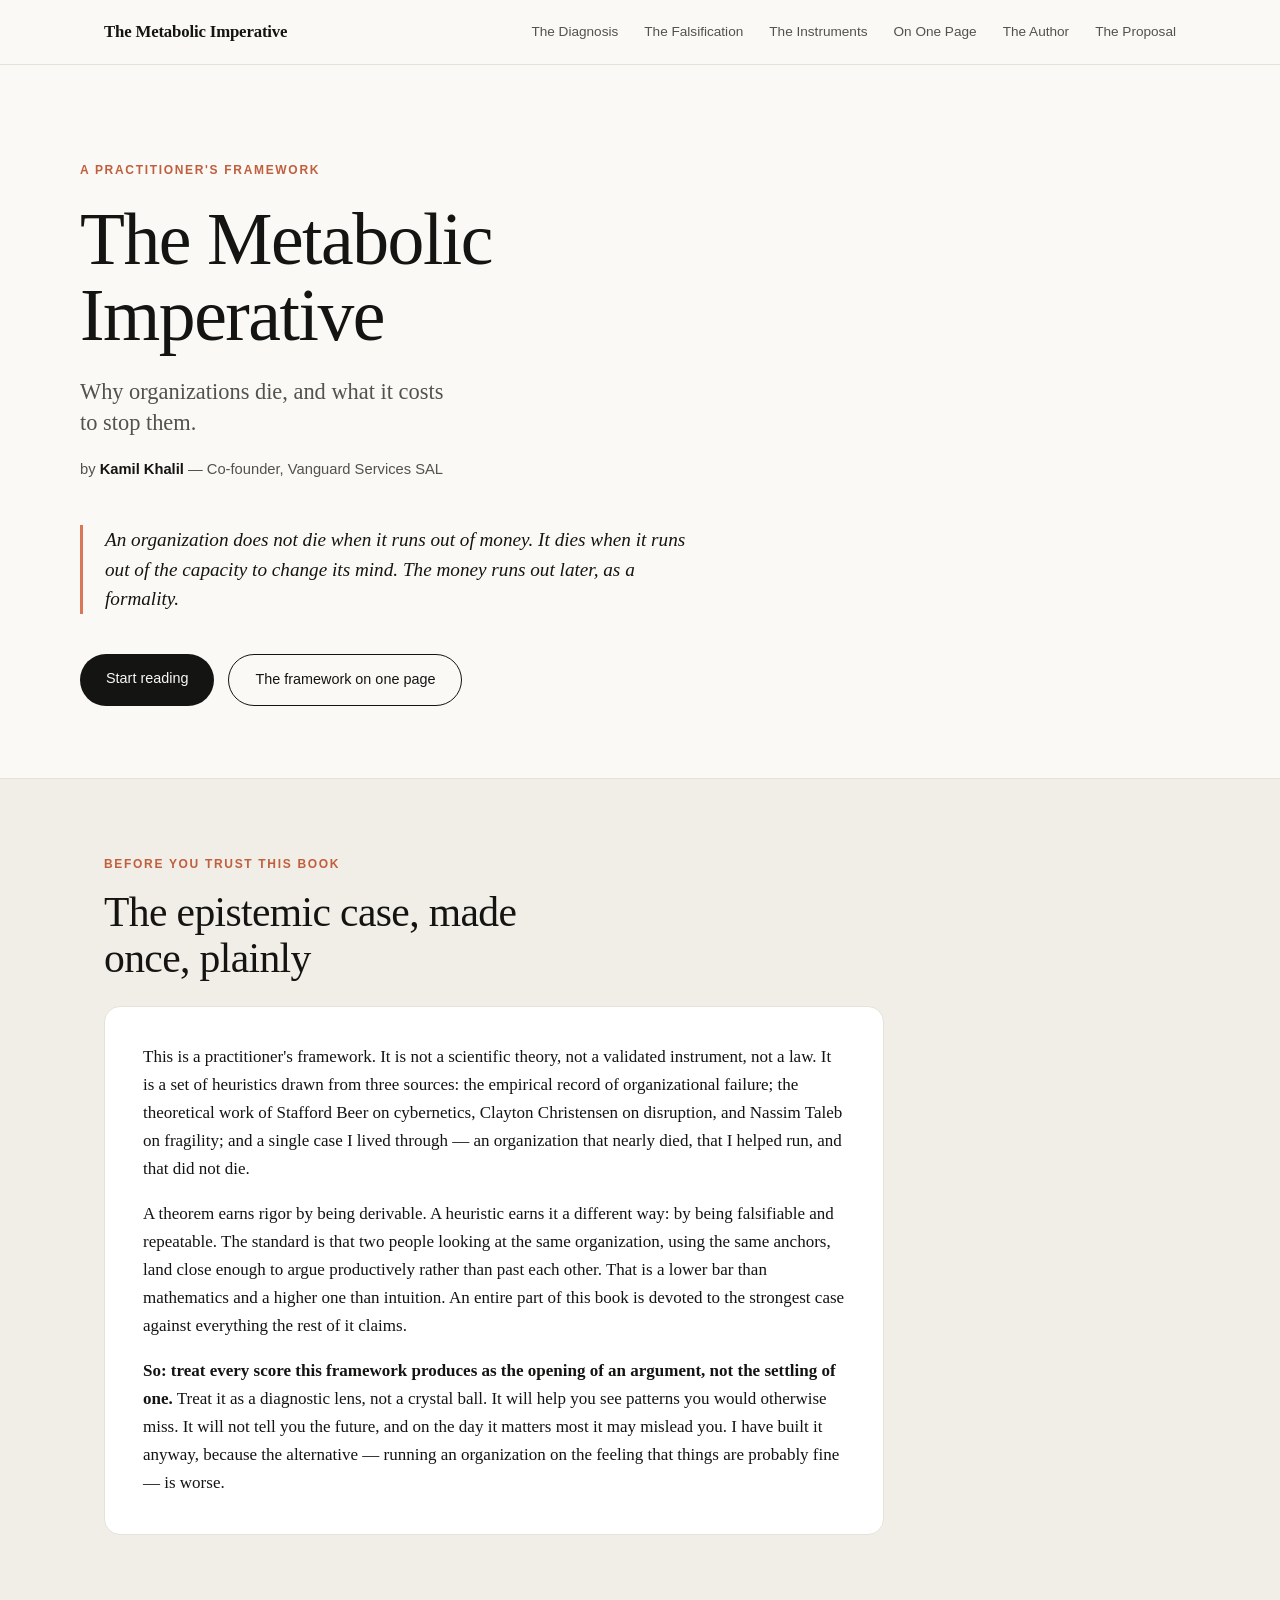
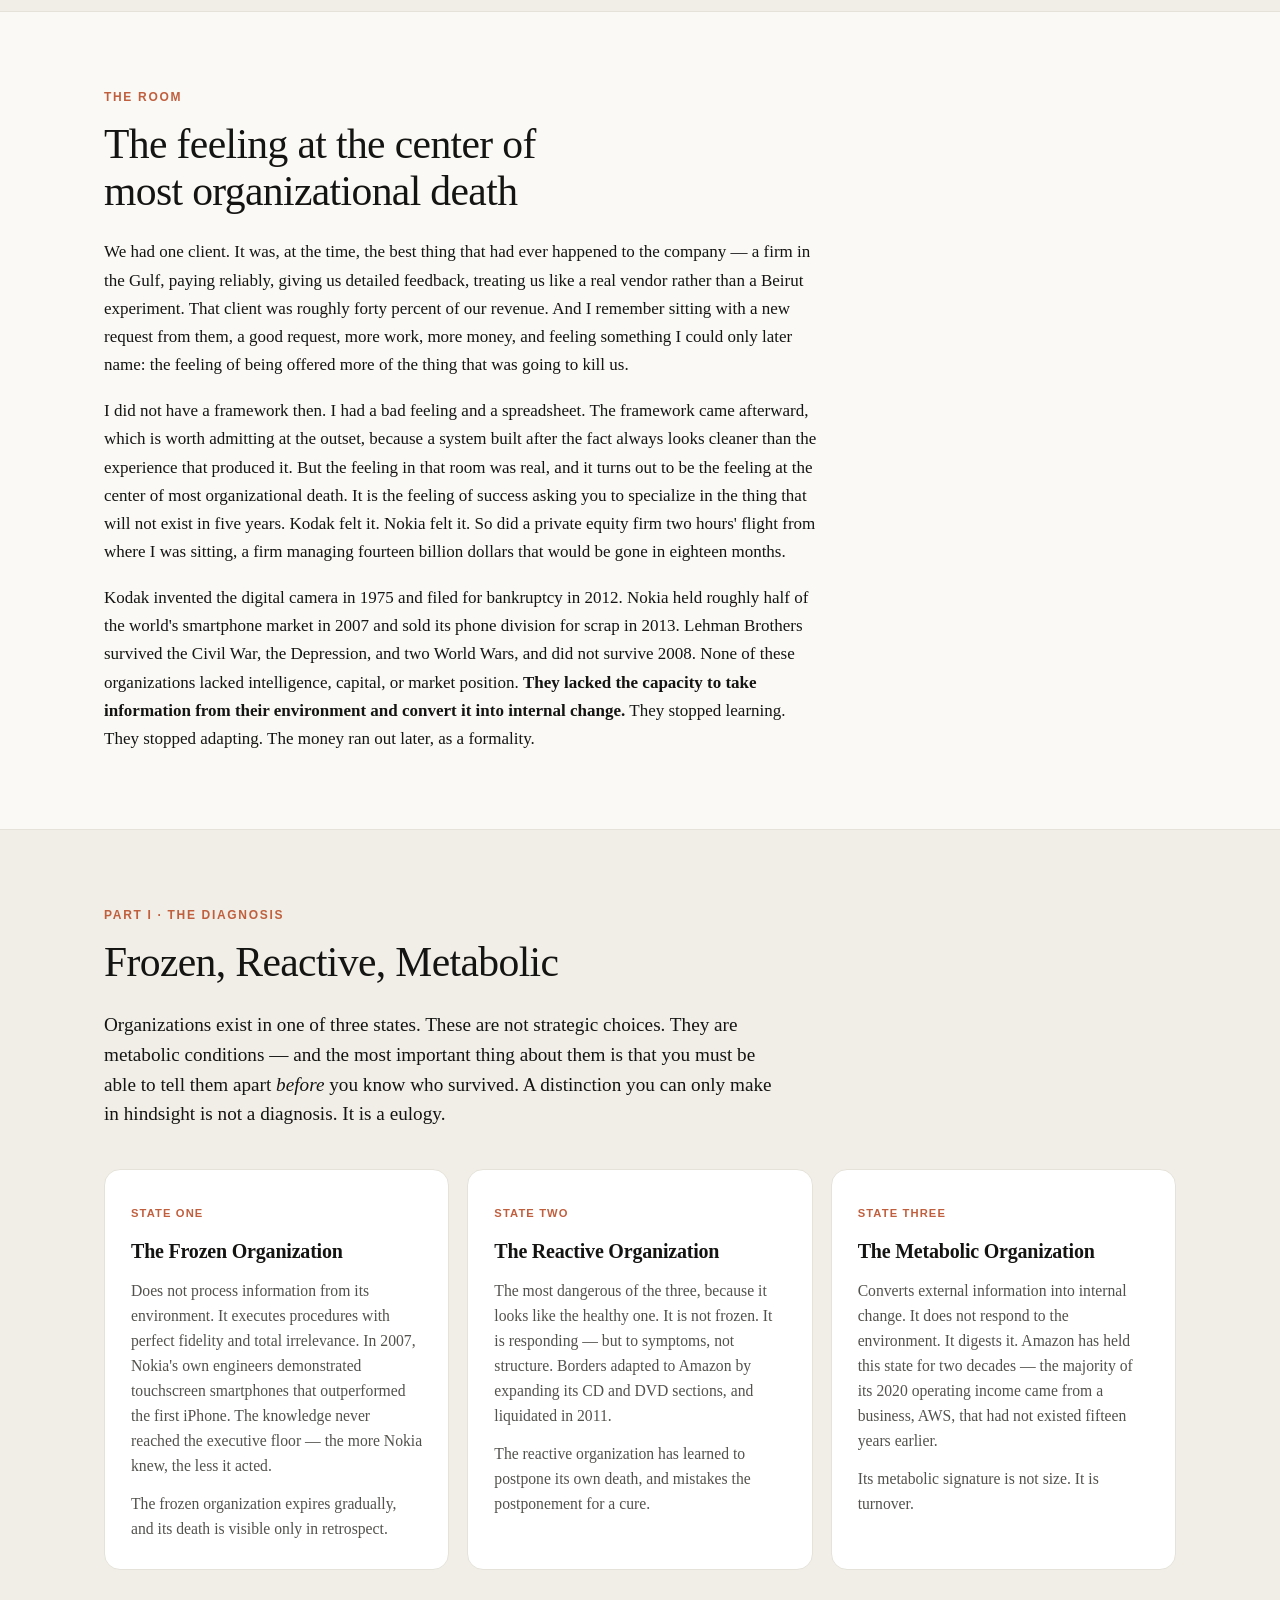
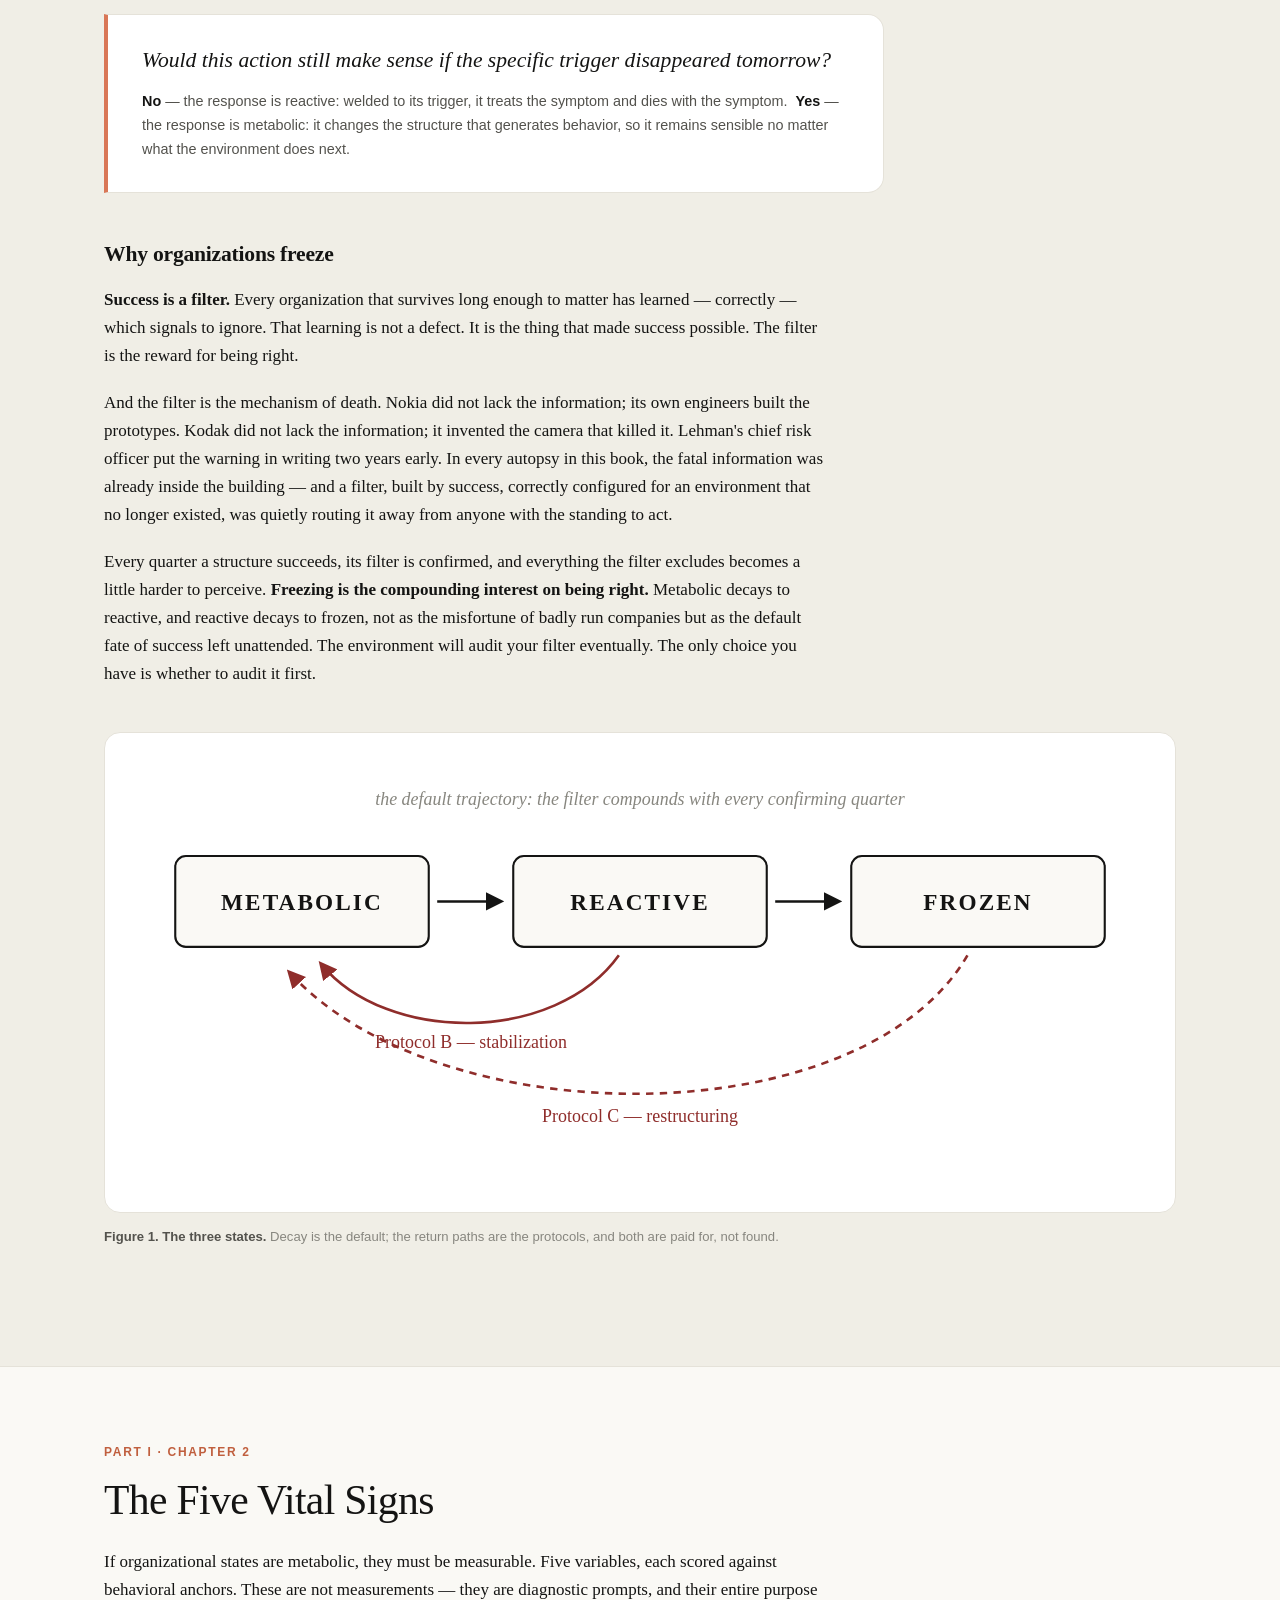
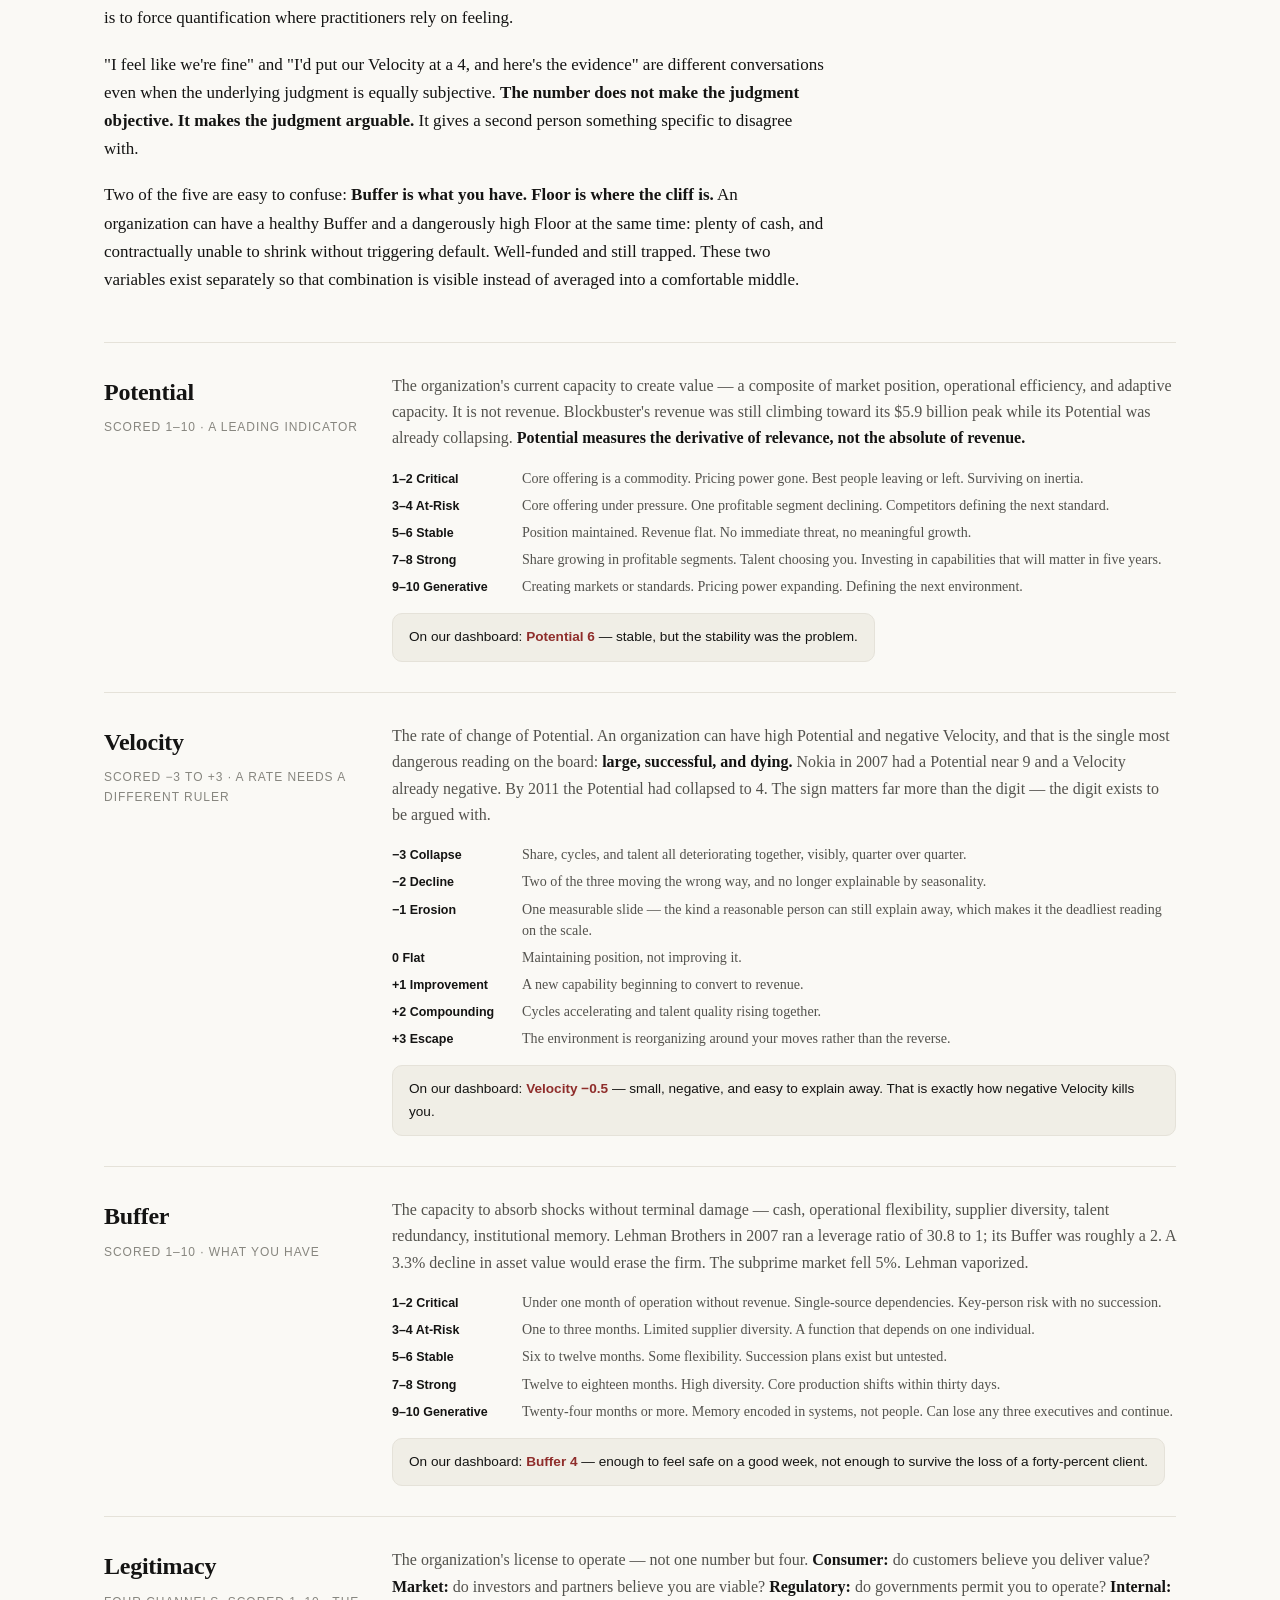
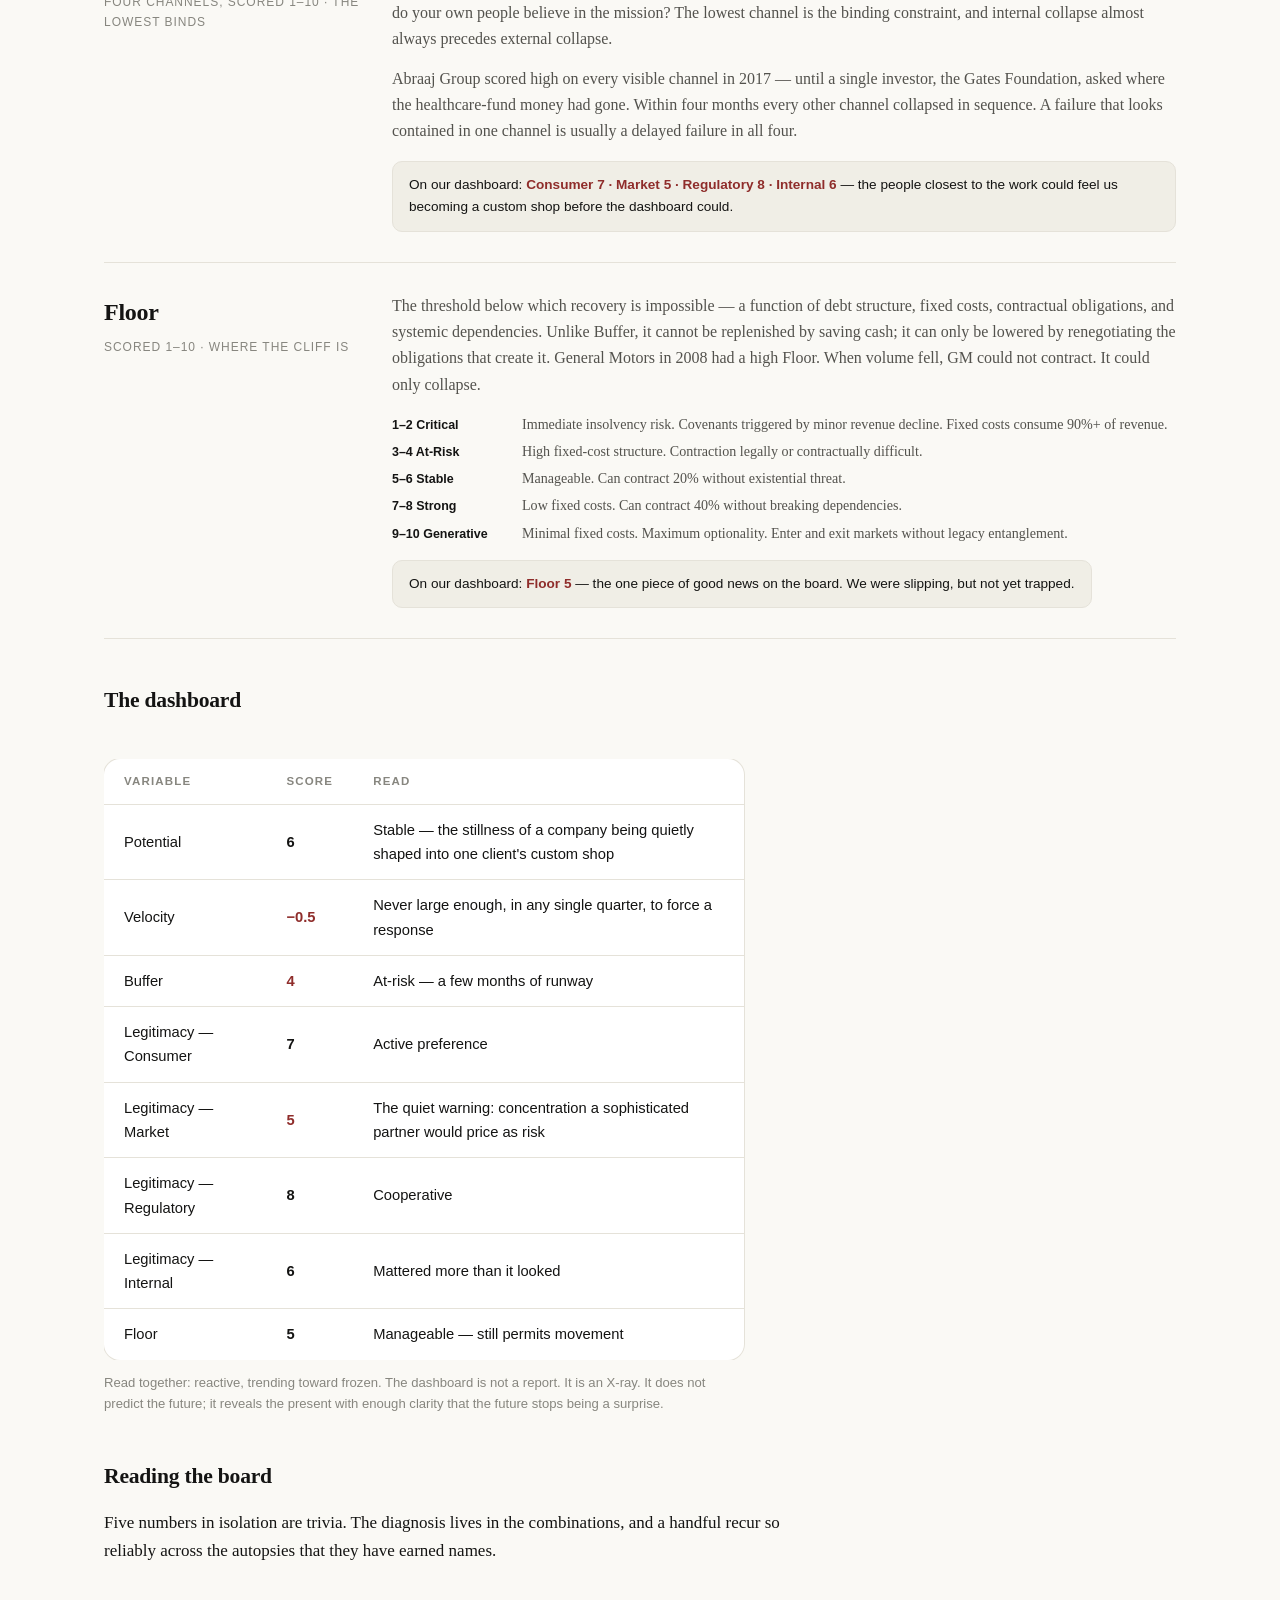
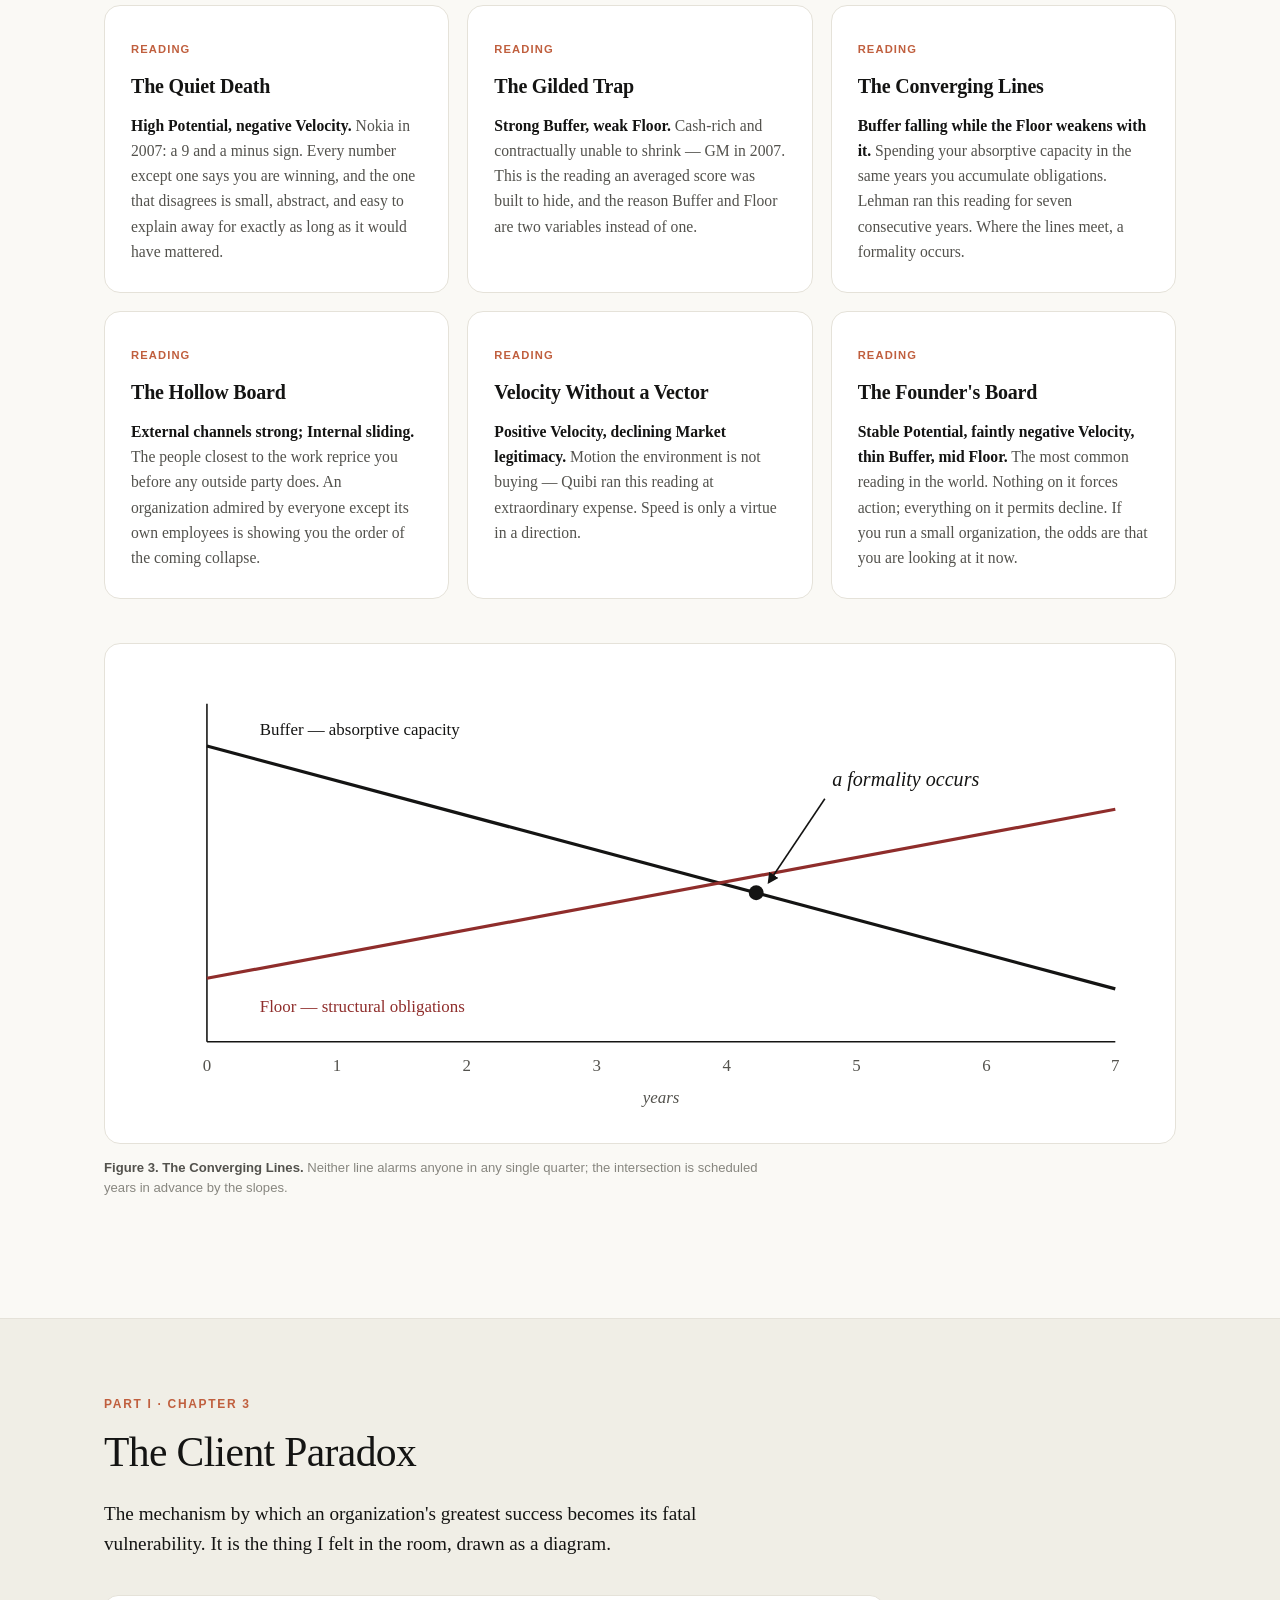
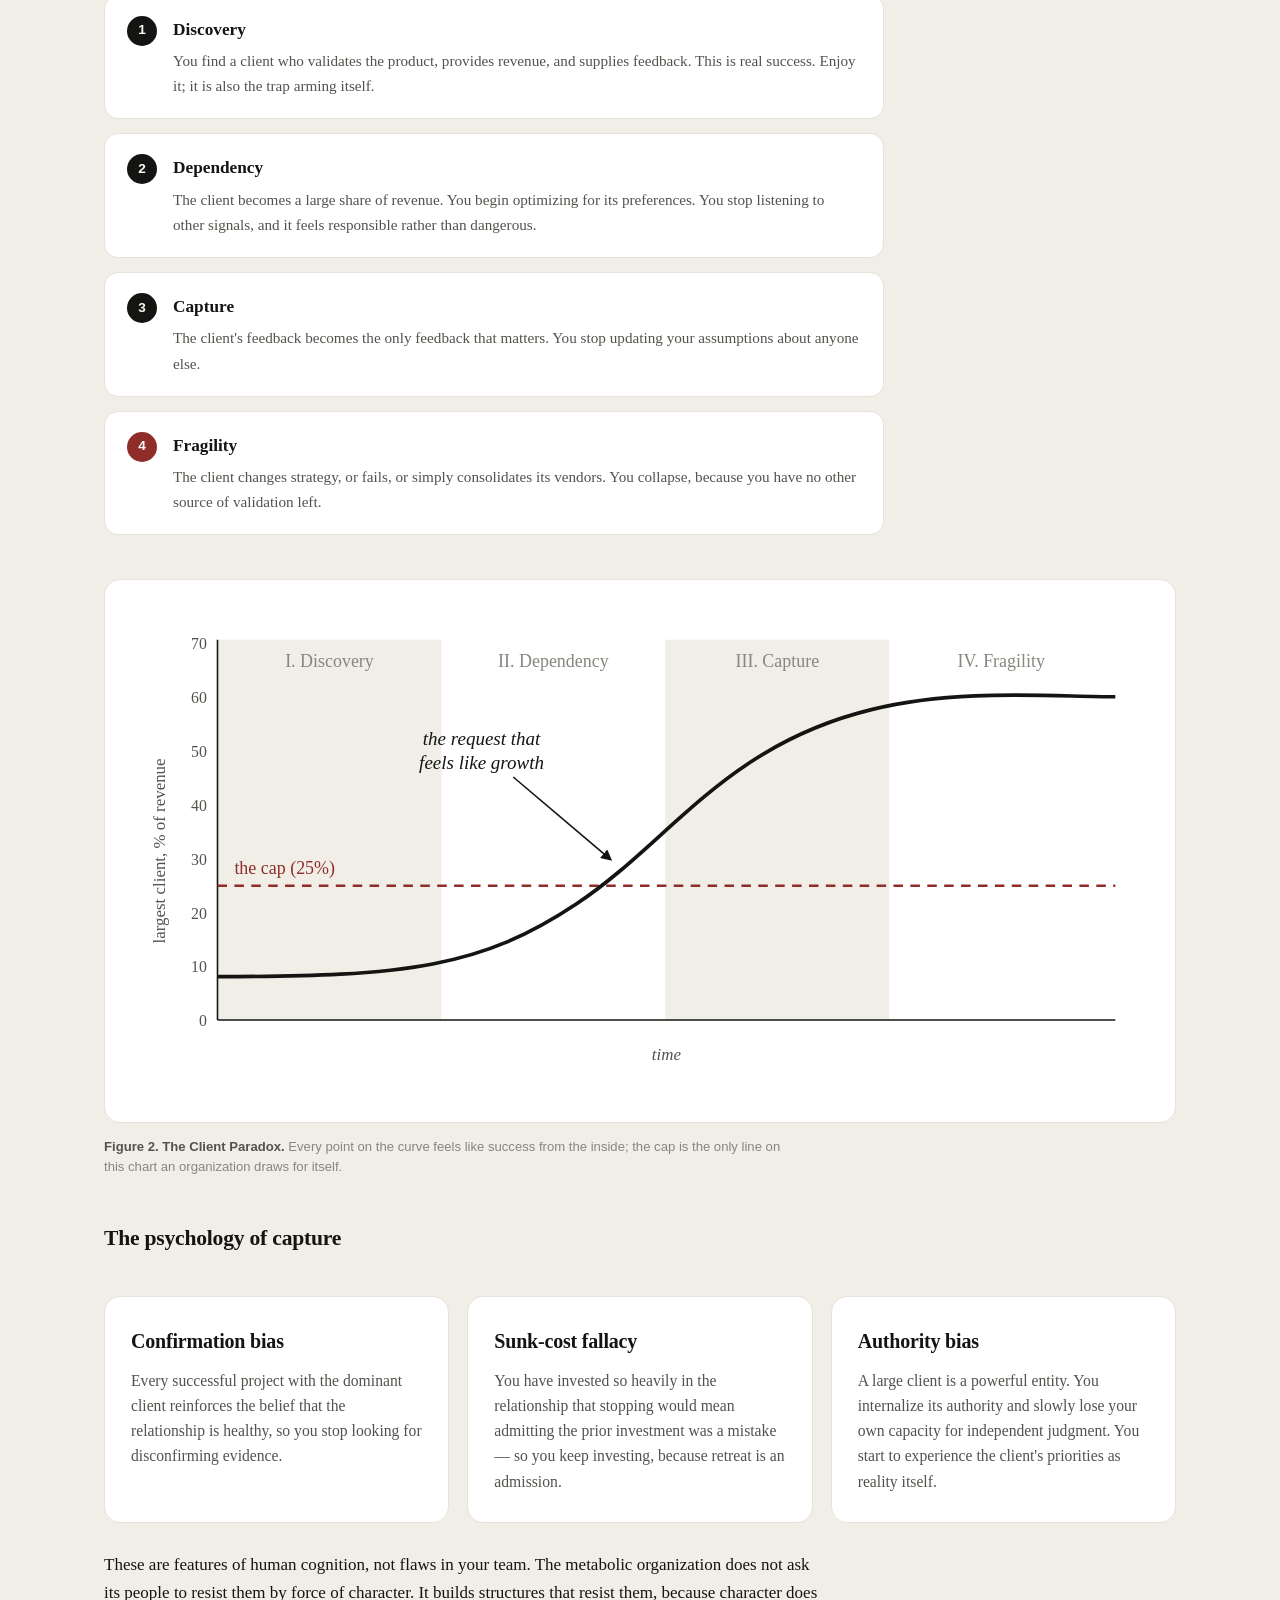
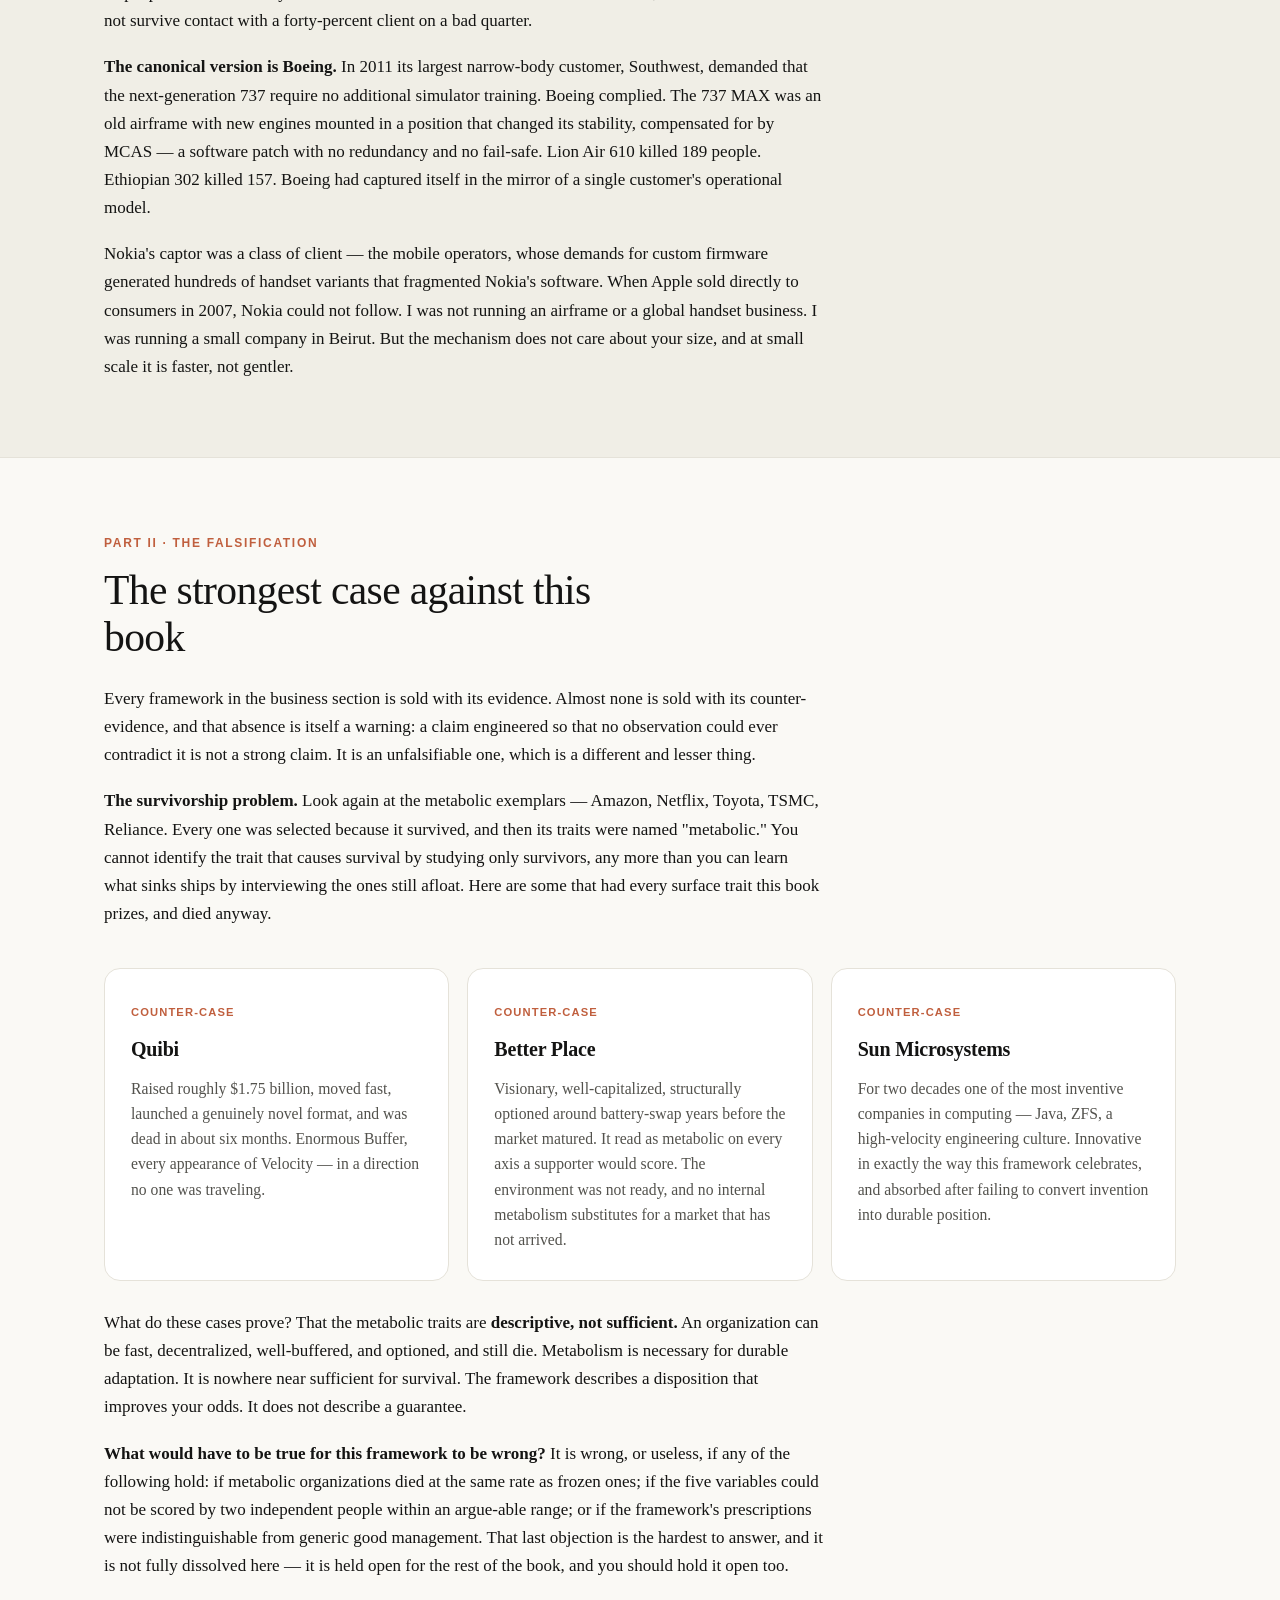
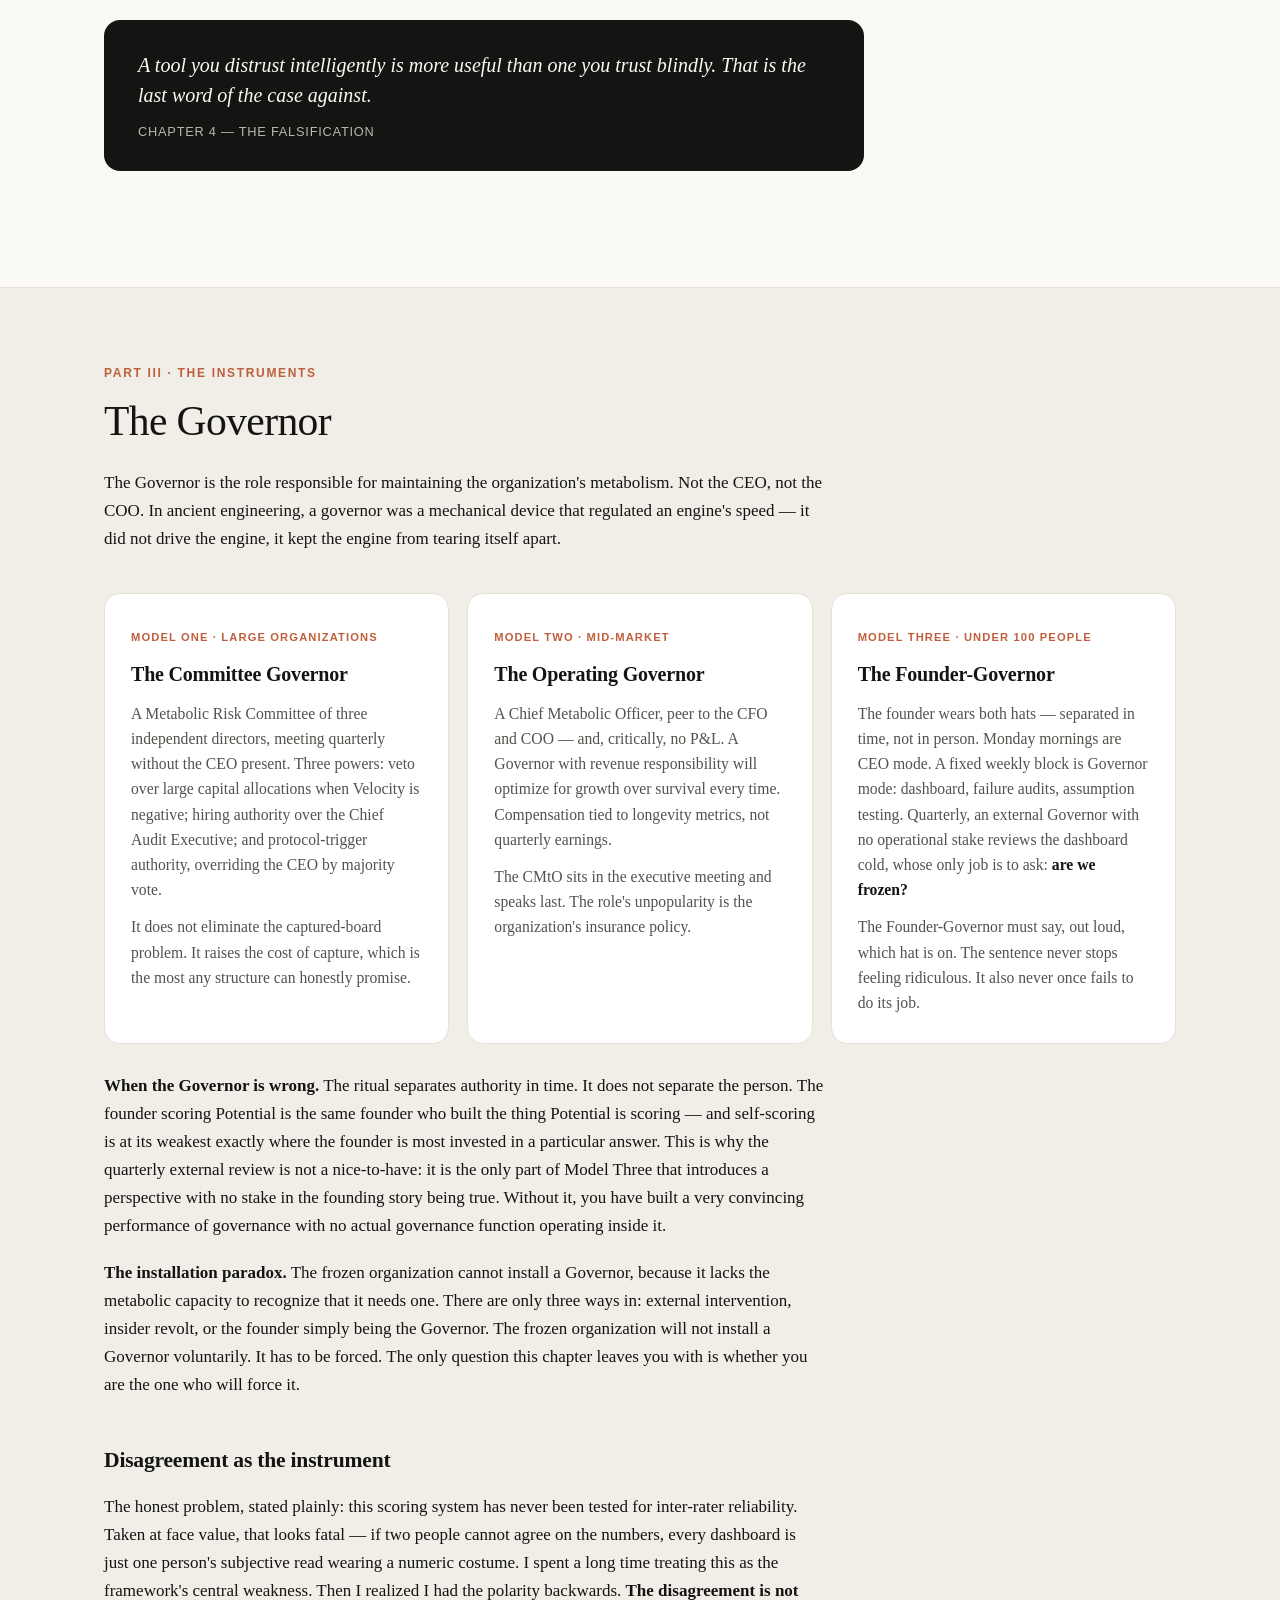
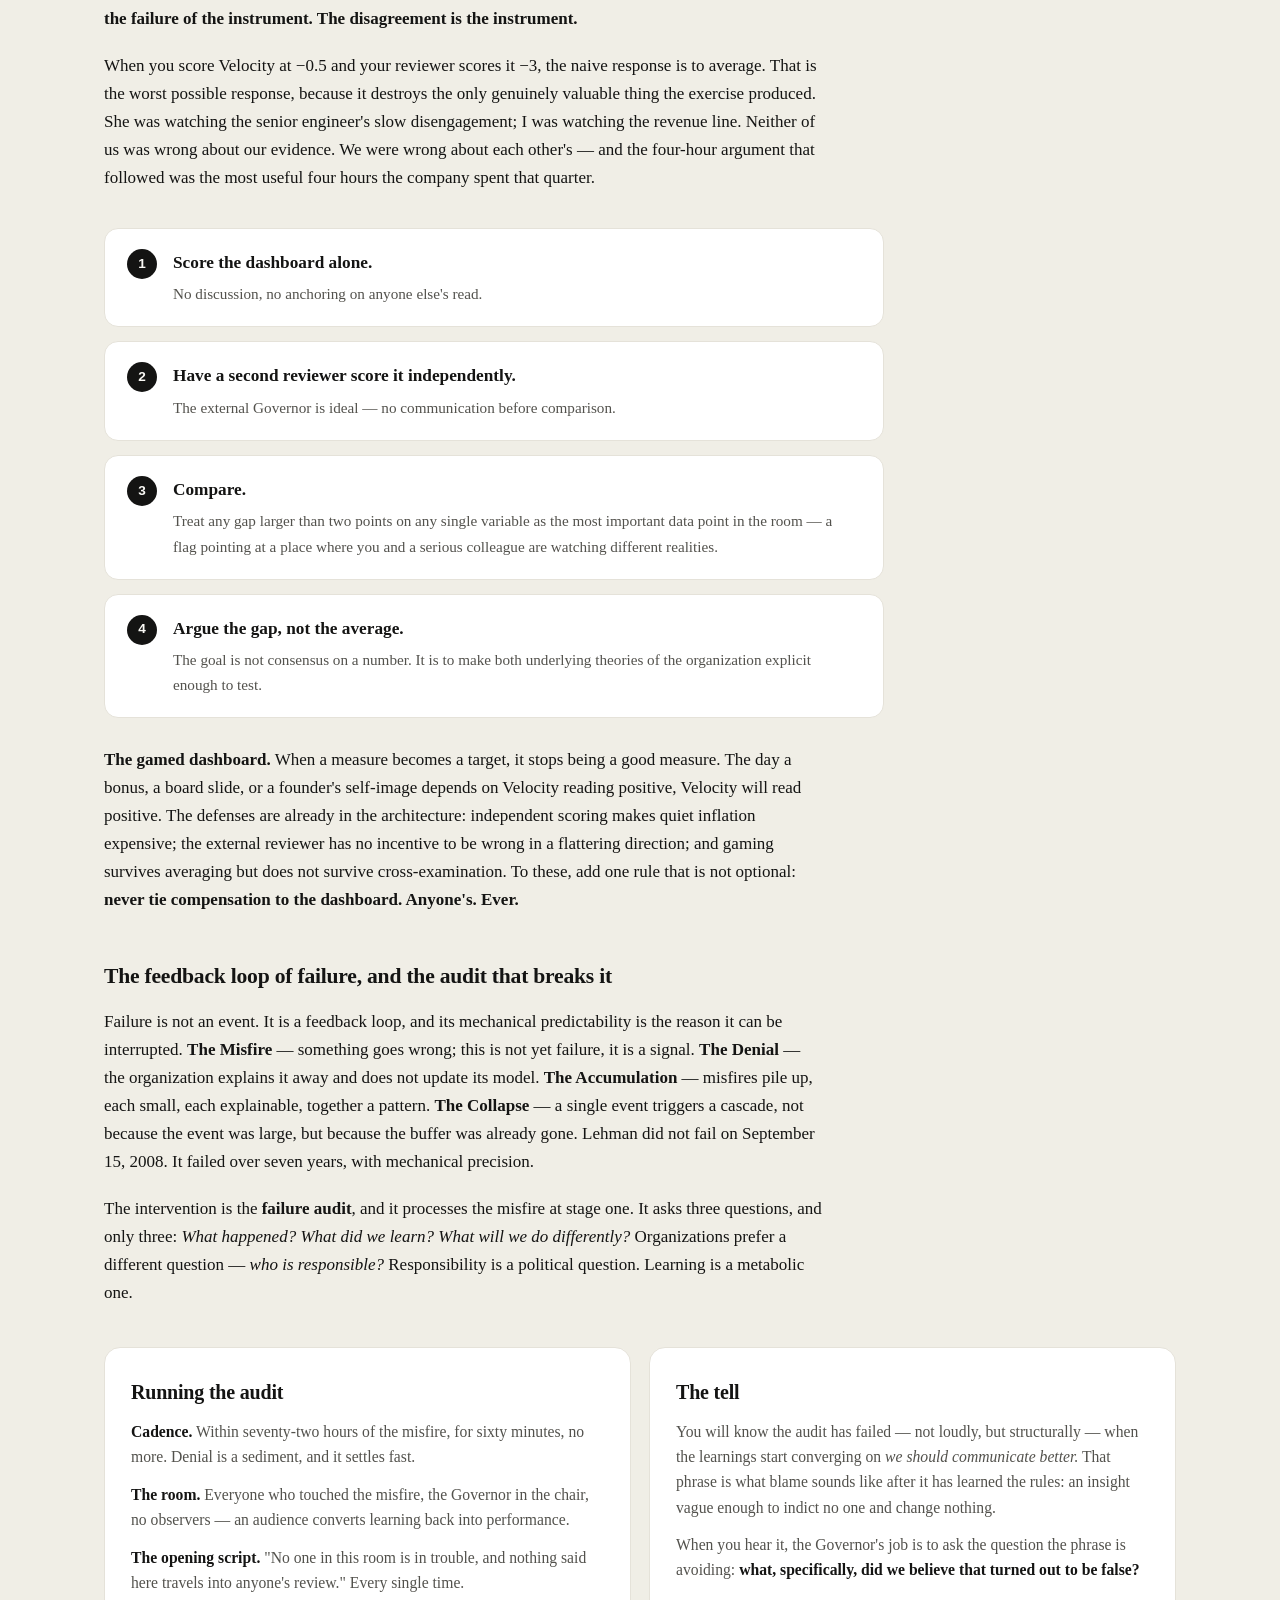
==== commit ec04203c: "Add book proposal page, author section, and shared stylesheet Extract the design system into style.c" ====
--- a/index.html
+++ b/index.html
@@ -5,219 +5,7 @@
 <meta name="viewport" content="width=device-width, initial-scale=1.0">
 <title>The Metabolic Imperative — Why Organizations Die, and What It Costs to Stop Them</title>
 <meta name="description" content="A practitioner's framework for organizational survival: three metabolic states, five vital signs, and the instruments that keep an organization able to change its mind.">
-<style>
-  :root {
-    --bg: #faf9f5;
-    --bg-alt: #f0eee6;
-    --card: #ffffff;
-    --ink: #141413;
-    --ink-2: #53524d;
-    --muted: #87867f;
-    --border: #e5e2d9;
-    --clay: #d97757;
-    --clay-dark: #c05f3e;
-    --crimson: #8f2d2b;
-    --serif: "Tiempos Text", Georgia, "Times New Roman", serif;
-    --sans: "Styrene B", -apple-system, BlinkMacSystemFont, "Segoe UI", Helvetica, Arial, sans-serif;
-    --mono: "SF Mono", ui-monospace, "Cascadia Code", Menlo, Consolas, monospace;
-  }
-  * { margin: 0; padding: 0; box-sizing: border-box; }
-  html { scroll-behavior: smooth; scroll-padding-top: 84px; }
-  body {
-    background: var(--bg);
-    color: var(--ink);
-    font-family: var(--serif);
-    font-size: 1.0625rem;
-    line-height: 1.65;
-    -webkit-font-smoothing: antialiased;
-  }
-  ::selection { background: #f3d9ce; }
-
-  .wrap { max-width: 1120px; margin: 0 auto; padding: 0 24px; }
-  .prose { max-width: 720px; }
-  .prose p + p { margin-top: 1.1em; }
-  a { color: var(--clay-dark); text-decoration: none; }
-  a:hover { text-decoration: underline; }
-
-  /* ---------- Nav ---------- */
-  nav {
-    position: sticky; top: 0; z-index: 50;
-    background: rgba(250, 249, 245, 0.92);
-    backdrop-filter: blur(10px);
-    border-bottom: 1px solid var(--border);
-  }
-  .nav-inner {
-    max-width: 1120px; margin: 0 auto; padding: 0 24px;
-    height: 64px; display: flex; align-items: center; justify-content: space-between; gap: 16px;
-  }
-  .wordmark { font-family: var(--serif); font-weight: 700; font-size: 1.05rem; color: var(--ink); letter-spacing: -0.01em; white-space: nowrap; }
-  .wordmark:hover { text-decoration: none; }
-  .nav-links { display: flex; gap: 26px; font-family: var(--sans); font-size: 0.85rem; }
-  .nav-links a { color: var(--ink-2); }
-  .nav-links a:hover { color: var(--ink); text-decoration: none; }
-  @media (max-width: 720px) { .nav-links { display: none; } }
-
-  /* ---------- Hero ---------- */
-  header.hero { padding: 96px 0 72px; }
-  .eyebrow {
-    font-family: var(--sans); font-size: 0.75rem; letter-spacing: 0.14em;
-    text-transform: uppercase; color: var(--clay-dark); font-weight: 600; margin-bottom: 20px;
-  }
-  h1 {
-    font-family: var(--serif); font-weight: 500; letter-spacing: -0.02em;
-    font-size: clamp(2.6rem, 6.5vw, 4.6rem); line-height: 1.04; max-width: 17ch;
-  }
-  .hero-sub {
-    margin-top: 22px; font-size: clamp(1.15rem, 2.2vw, 1.4rem);
-    color: var(--ink-2); max-width: 34ch; line-height: 1.4;
-  }
-  .hero-epigraph {
-    margin-top: 44px; max-width: 620px; border-left: 3px solid var(--clay);
-    padding-left: 22px; font-size: 1.2rem; line-height: 1.55; font-style: italic; color: var(--ink);
-  }
-  .hero-cta { margin-top: 40px; display: flex; gap: 14px; flex-wrap: wrap; }
-  .btn {
-    font-family: var(--sans); font-size: 0.9rem; font-weight: 500;
-    padding: 13px 26px; border-radius: 999px; display: inline-block; transition: all .15s ease;
-  }
-  .btn:hover { text-decoration: none; }
-  .btn-primary { background: var(--ink); color: var(--bg); }
-  .btn-primary:hover { background: #33322e; }
-  .btn-ghost { border: 1px solid var(--ink); color: var(--ink); }
-  .btn-ghost:hover { background: var(--ink); color: var(--bg); }
-
-  /* ---------- Sections ---------- */
-  section { padding: 76px 0; }
-  section.band { background: var(--bg-alt); border-top: 1px solid var(--border); border-bottom: 1px solid var(--border); }
-  .part-label {
-    font-family: var(--sans); font-size: 0.75rem; letter-spacing: 0.14em;
-    text-transform: uppercase; color: var(--clay-dark); font-weight: 600; margin-bottom: 14px;
-  }
-  h2 {
-    font-family: var(--serif); font-weight: 500; letter-spacing: -0.015em;
-    font-size: clamp(1.8rem, 3.6vw, 2.6rem); line-height: 1.12; margin-bottom: 24px; max-width: 24ch;
-  }
-  h3 {
-    font-family: var(--serif); font-weight: 600; font-size: 1.35rem;
-    margin: 44px 0 14px; letter-spacing: -0.01em;
-  }
-  .lede { font-size: 1.2rem; line-height: 1.55; color: var(--ink); max-width: 680px; }
-  .quiet { color: var(--ink-2); }
-
-  /* ---------- Cards ---------- */
-  .grid-3 { display: grid; grid-template-columns: repeat(3, 1fr); gap: 18px; margin: 40px 0 8px; }
-  .grid-2 { display: grid; grid-template-columns: repeat(2, 1fr); gap: 18px; margin: 40px 0 8px; }
-  @media (max-width: 860px) { .grid-3, .grid-2 { grid-template-columns: 1fr; } }
-  .card {
-    background: var(--card); border: 1px solid var(--border); border-radius: 16px;
-    padding: 28px 26px;
-  }
-  .card h4 { font-family: var(--serif); font-size: 1.25rem; font-weight: 600; margin-bottom: 10px; letter-spacing: -0.01em; }
-  .card .tag {
-    display: inline-block; font-family: var(--sans); font-size: 0.7rem; font-weight: 600;
-    letter-spacing: 0.1em; text-transform: uppercase; color: var(--clay-dark); margin-bottom: 12px;
-  }
-  .card p { font-size: 0.98rem; color: var(--ink-2); line-height: 1.6; }
-  .card p strong { color: var(--ink); }
-  .card p + p { margin-top: 0.8em; }
-
-  /* ---------- Callout ---------- */
-  .callout {
-    background: var(--card); border: 1px solid var(--border); border-radius: 16px;
-    padding: 36px 38px; max-width: 780px; margin-top: 8px;
-  }
-  .callout p + p { margin-top: 1em; }
-  @media (max-width: 640px) { .callout { padding: 26px 22px; } }
-
-  .pullquote {
-    margin: 40px 0; padding: 30px 34px; border-radius: 16px;
-    background: var(--ink); color: var(--bg); max-width: 760px;
-    font-size: 1.25rem; line-height: 1.5; font-style: italic;
-  }
-  .pullquote .attr { display: block; margin-top: 12px; font-style: normal; font-family: var(--sans); font-size: 0.8rem; color: #b8b6ad; letter-spacing: 0.06em; text-transform: uppercase; }
-
-  /* ---------- Figures ---------- */
-  figure { margin: 44px 0; }
-  .fig-frame {
-    background: var(--card); border: 1px solid var(--border); border-radius: 16px;
-    padding: 28px; overflow-x: auto;
-  }
-  figure svg { display: block; width: 100%; height: auto; min-width: 560px; }
-  figcaption { margin-top: 14px; font-family: var(--sans); font-size: 0.82rem; color: var(--muted); line-height: 1.5; max-width: 680px; }
-  figcaption strong { color: var(--ink-2); }
-
-  /* ---------- Vital signs ---------- */
-  .sign { border-top: 1px solid var(--border); padding: 30px 0; display: grid; grid-template-columns: 260px 1fr; gap: 28px; }
-  @media (max-width: 860px) { .sign { grid-template-columns: 1fr; gap: 10px; } }
-  .sign-name { font-family: var(--serif); font-size: 1.5rem; font-weight: 600; letter-spacing: -0.01em; }
-  .sign-scale { font-family: var(--sans); font-size: 0.75rem; color: var(--muted); margin-top: 6px; letter-spacing: 0.08em; text-transform: uppercase; }
-  .sign-body p { color: var(--ink-2); font-size: 1rem; }
-  .sign-body p strong { color: var(--ink); }
-  .sign-body p + p { margin-top: 0.8em; }
-  .anchors { margin-top: 16px; display: grid; gap: 6px; }
-  .anchor { display: grid; grid-template-columns: 118px 1fr; gap: 12px; font-size: 0.88rem; line-height: 1.5; }
-  .anchor .a-range { font-family: var(--sans); font-weight: 600; font-size: 0.78rem; color: var(--ink); padding-top: 2px; }
-  .anchor .a-text { color: var(--ink-2); }
-  .reading-dash {
-    font-family: var(--sans); font-size: 0.85rem; margin-top: 16px;
-    background: var(--bg-alt); border: 1px solid var(--border); border-radius: 10px;
-    padding: 12px 16px; color: var(--ink); display: inline-block;
-  }
-  .reading-dash b { color: var(--crimson); }
-
-  /* ---------- Dashboard table ---------- */
-  .dash-wrap { overflow-x: auto; margin: 40px 0 10px; }
-  table.dash {
-    border-collapse: collapse; width: 100%; max-width: 640px;
-    background: var(--card); border: 1px solid var(--border); border-radius: 16px; overflow: hidden;
-    font-family: var(--sans); font-size: 0.92rem;
-  }
-  table.dash { border-style: hidden; box-shadow: 0 0 0 1px var(--border); border-radius: 16px; }
-  .dash th, .dash td { text-align: left; padding: 13px 20px; border-bottom: 1px solid var(--border); }
-  .dash th { font-size: 0.72rem; letter-spacing: 0.1em; text-transform: uppercase; color: var(--muted); font-weight: 600; }
-  .dash tr:last-child td { border-bottom: none; }
-  .dash td.num { font-variant-numeric: tabular-nums; font-weight: 600; }
-  .dash td.num.warn { color: var(--crimson); }
-  .dash-note { font-family: var(--sans); font-size: 0.82rem; color: var(--muted); margin-top: 12px; max-width: 640px; }
-
-  /* ---------- Stages / steps ---------- */
-  .stages { counter-reset: stage; margin: 36px 0 8px; display: grid; gap: 14px; max-width: 780px; }
-  .stage {
-    background: var(--card); border: 1px solid var(--border); border-radius: 14px;
-    padding: 20px 24px 20px 68px; position: relative;
-  }
-  .stage::before {
-    counter-increment: stage; content: counter(stage);
-    position: absolute; left: 22px; top: 20px;
-    width: 30px; height: 30px; border-radius: 50%;
-    background: var(--ink); color: var(--bg);
-    font-family: var(--sans); font-size: 0.85rem; font-weight: 600;
-    display: flex; align-items: center; justify-content: center;
-  }
-  .stage h5 { font-family: var(--serif); font-size: 1.08rem; font-weight: 600; margin-bottom: 4px; }
-  .stage p { font-size: 0.95rem; color: var(--ink-2); }
-  .stage.crimson::before { background: var(--crimson); }
-
-  /* ---------- Q&A highlight ---------- */
-  .the-test {
-    margin: 44px 0; max-width: 780px;
-    border: 1px solid var(--border); border-left: 4px solid var(--clay);
-    border-radius: 0 16px 16px 0; background: var(--card); padding: 30px 34px;
-  }
-  .the-test .q { font-size: 1.35rem; font-style: italic; line-height: 1.45; }
-  .the-test .a { margin-top: 14px; font-family: var(--sans); font-size: 0.9rem; color: var(--ink-2); }
-  .the-test .a b { color: var(--ink); }
-
-  /* ---------- Footer ---------- */
-  footer { border-top: 1px solid var(--border); padding: 64px 0 80px; }
-  .fin { font-family: var(--serif); font-size: 1.6rem; font-weight: 600; letter-spacing: -0.01em; }
-  .fin em { color: var(--clay-dark); font-weight: 500; }
-  .foot-meta { margin-top: 18px; font-family: var(--sans); font-size: 0.82rem; color: var(--muted); max-width: 60ch; line-height: 1.6; }
-
-  .sources { columns: 2; column-gap: 40px; font-size: 0.9rem; color: var(--ink-2); max-width: 900px; margin-top: 8px; }
-  .sources p { break-inside: avoid; margin-bottom: 0.9em; }
-  @media (max-width: 720px) { .sources { columns: 1; } }
-</style>
+<link rel="stylesheet" href="style.css">
 </head>
 <body>
 
@@ -229,6 +17,8 @@
       <a href="#falsification">The Falsification</a>
       <a href="#instruments">The Instruments</a>
       <a href="#one-page">On One Page</a>
+      <a href="#author">The Author</a>
+      <a href="proposal.html">The Proposal</a>
     </div>
   </div>
 </nav>
@@ -237,6 +27,7 @@
   <div class="eyebrow">A practitioner's framework</div>
   <h1>The Metabolic Imperative</h1>
   <p class="hero-sub">Why organizations die, and what it costs to stop them.</p>
+  <p class="hero-byline">by <strong>Kamil Khalil</strong> — Co-founder, Vanguard Services SAL</p>
   <div class="hero-epigraph">
     An organization does not die when it runs out of money. It dies when it runs out of the capacity
     to change its mind. The money runs out later, as a formality.
@@ -970,12 +761,32 @@
   </div>
 </section>
 
+<!-- ============ AUTHOR ============ -->
+<section class="band" id="author">
+  <div class="wrap">
+    <div class="part-label">The author</div>
+    <h2>Written from inside a live laboratory of organizational survival</h2>
+    <div class="prose">
+      <p><strong>Kamil Khalil</strong> is the co-founder of Vanguard Services SAL, a Beirut-based BPO and
+      AI ventures company he built with his brother from near-zero revenue to a 15-person, two-office
+      operation — through Lebanon's compounding crises, which is to say inside a live laboratory of
+      organizational survival under legitimacy collapse.</p>
+      <p>The framework was not written from a business-school office; it was extracted from a company that
+      had to run it to live. He is a published analyst on market structure and institutional dynamics, with
+      a formal research program on adaptive persistence in preparation for academic publication.</p>
+    </div>
+    <div class="hero-cta">
+      <a class="btn btn-primary" href="proposal.html">Read the book proposal</a>
+    </div>
+  </div>
+</section>
+
 <footer>
   <div class="wrap">
     <div class="fin">THE END. <em>This is the beginning.</em></div>
     <p class="foot-meta">The Metabolic Imperative — Why Organizations Die, and What It Costs to Stop Them.
-    A practitioner's framework: treat every score it produces as the opening of an argument, not the settling
-    of one.</p>
+    By Kamil Khalil. A practitioner's framework: treat every score it produces as the opening of an argument,
+    not the settling of one. &nbsp;·&nbsp; <a href="proposal.html">Book proposal</a></p>
   </div>
 </footer>
 
--- a/style.css
+++ b/style.css
@@ -0,0 +1,249 @@
+  :root {
+    --bg: #faf9f5;
+    --bg-alt: #f0eee6;
+    --card: #ffffff;
+    --ink: #141413;
+    --ink-2: #53524d;
+    --muted: #87867f;
+    --border: #e5e2d9;
+    --clay: #d97757;
+    --clay-dark: #c05f3e;
+    --crimson: #8f2d2b;
+    --serif: "Tiempos Text", Georgia, "Times New Roman", serif;
+    --sans: "Styrene B", -apple-system, BlinkMacSystemFont, "Segoe UI", Helvetica, Arial, sans-serif;
+    --mono: "SF Mono", ui-monospace, "Cascadia Code", Menlo, Consolas, monospace;
+  }
+  * { margin: 0; padding: 0; box-sizing: border-box; }
+  html { scroll-behavior: smooth; scroll-padding-top: 84px; }
+  body {
+    background: var(--bg);
+    color: var(--ink);
+    font-family: var(--serif);
+    font-size: 1.0625rem;
+    line-height: 1.65;
+    -webkit-font-smoothing: antialiased;
+  }
+  ::selection { background: #f3d9ce; }
+
+  .wrap { max-width: 1120px; margin: 0 auto; padding: 0 24px; }
+  .prose { max-width: 720px; }
+  .prose p + p { margin-top: 1.1em; }
+  a { color: var(--clay-dark); text-decoration: none; }
+  a:hover { text-decoration: underline; }
+
+  /* ---------- Nav ---------- */
+  nav {
+    position: sticky; top: 0; z-index: 50;
+    background: rgba(250, 249, 245, 0.92);
+    backdrop-filter: blur(10px);
+    border-bottom: 1px solid var(--border);
+  }
+  .nav-inner {
+    max-width: 1120px; margin: 0 auto; padding: 0 24px;
+    height: 64px; display: flex; align-items: center; justify-content: space-between; gap: 16px;
+  }
+  .wordmark { font-family: var(--serif); font-weight: 700; font-size: 1.05rem; color: var(--ink); letter-spacing: -0.01em; white-space: nowrap; }
+  .wordmark:hover { text-decoration: none; }
+  .nav-links { display: flex; gap: 26px; font-family: var(--sans); font-size: 0.85rem; }
+  .nav-links a { color: var(--ink-2); }
+  .nav-links a:hover { color: var(--ink); text-decoration: none; }
+  @media (max-width: 720px) { .nav-links { display: none; } }
+
+  /* ---------- Hero ---------- */
+  header.hero { padding: 96px 0 72px; }
+  .hero-byline { margin-top: 18px; font-family: var(--sans); font-size: 0.92rem; color: var(--ink-2); }
+  .hero-byline strong { color: var(--ink); font-weight: 600; }
+
+  /* ---------- Proposal meta & outline ---------- */
+  .meta-list {
+    margin-top: 40px; max-width: 660px;
+    background: var(--card); border: 1px solid var(--border); border-radius: 16px;
+    padding: 10px 26px;
+  }
+  .meta-row {
+    display: grid; grid-template-columns: 160px 1fr; gap: 16px;
+    padding: 13px 0; border-bottom: 1px solid var(--border); font-size: 0.95rem;
+  }
+  .meta-row:last-child { border-bottom: none; }
+  .meta-row dt {
+    font-family: var(--sans); font-size: 0.72rem; letter-spacing: 0.1em;
+    text-transform: uppercase; color: var(--muted); font-weight: 600; padding-top: 3px;
+  }
+  .meta-row dd { color: var(--ink); }
+  @media (max-width: 560px) { .meta-row { grid-template-columns: 1fr; gap: 2px; } }
+  .outline { margin: 36px 0 8px; max-width: 780px; }
+  .outline-part {
+    font-family: var(--sans); font-size: 0.75rem; letter-spacing: 0.14em;
+    text-transform: uppercase; color: var(--clay-dark); font-weight: 600; margin: 34px 0 6px;
+  }
+  .outline-item { border-top: 1px solid var(--border); padding: 16px 0; }
+  .outline-item h5 { font-family: var(--serif); font-size: 1.08rem; font-weight: 600; margin-bottom: 3px; }
+  .outline-item p { font-size: 0.95rem; color: var(--ink-2); }
+  .checklist { margin: 30px 0 8px; max-width: 720px; display: grid; gap: 12px; list-style: none; }
+  .checklist li {
+    position: relative; padding-left: 32px; font-size: 1rem; color: var(--ink-2); line-height: 1.6;
+  }
+  .checklist li::before {
+    content: ""; position: absolute; left: 0; top: 7px;
+    width: 14px; height: 14px; border-radius: 50%;
+    background: var(--clay); opacity: 0.9;
+  }
+  .checklist li strong { color: var(--ink); }
+  .eyebrow {
+    font-family: var(--sans); font-size: 0.75rem; letter-spacing: 0.14em;
+    text-transform: uppercase; color: var(--clay-dark); font-weight: 600; margin-bottom: 20px;
+  }
+  h1 {
+    font-family: var(--serif); font-weight: 500; letter-spacing: -0.02em;
+    font-size: clamp(2.6rem, 6.5vw, 4.6rem); line-height: 1.04; max-width: 17ch;
+  }
+  .hero-sub {
+    margin-top: 22px; font-size: clamp(1.15rem, 2.2vw, 1.4rem);
+    color: var(--ink-2); max-width: 34ch; line-height: 1.4;
+  }
+  .hero-epigraph {
+    margin-top: 44px; max-width: 620px; border-left: 3px solid var(--clay);
+    padding-left: 22px; font-size: 1.2rem; line-height: 1.55; font-style: italic; color: var(--ink);
+  }
+  .hero-cta { margin-top: 40px; display: flex; gap: 14px; flex-wrap: wrap; }
+  .btn {
+    font-family: var(--sans); font-size: 0.9rem; font-weight: 500;
+    padding: 13px 26px; border-radius: 999px; display: inline-block; transition: all .15s ease;
+  }
+  .btn:hover { text-decoration: none; }
+  .btn-primary { background: var(--ink); color: var(--bg); }
+  .btn-primary:hover { background: #33322e; }
+  .btn-ghost { border: 1px solid var(--ink); color: var(--ink); }
+  .btn-ghost:hover { background: var(--ink); color: var(--bg); }
+
+  /* ---------- Sections ---------- */
+  section { padding: 76px 0; }
+  section.band { background: var(--bg-alt); border-top: 1px solid var(--border); border-bottom: 1px solid var(--border); }
+  .part-label {
+    font-family: var(--sans); font-size: 0.75rem; letter-spacing: 0.14em;
+    text-transform: uppercase; color: var(--clay-dark); font-weight: 600; margin-bottom: 14px;
+  }
+  h2 {
+    font-family: var(--serif); font-weight: 500; letter-spacing: -0.015em;
+    font-size: clamp(1.8rem, 3.6vw, 2.6rem); line-height: 1.12; margin-bottom: 24px; max-width: 24ch;
+  }
+  h3 {
+    font-family: var(--serif); font-weight: 600; font-size: 1.35rem;
+    margin: 44px 0 14px; letter-spacing: -0.01em;
+  }
+  .lede { font-size: 1.2rem; line-height: 1.55; color: var(--ink); max-width: 680px; }
+  .quiet { color: var(--ink-2); }
+
+  /* ---------- Cards ---------- */
+  .grid-3 { display: grid; grid-template-columns: repeat(3, 1fr); gap: 18px; margin: 40px 0 8px; }
+  .grid-2 { display: grid; grid-template-columns: repeat(2, 1fr); gap: 18px; margin: 40px 0 8px; }
+  @media (max-width: 860px) { .grid-3, .grid-2 { grid-template-columns: 1fr; } }
+  .card {
+    background: var(--card); border: 1px solid var(--border); border-radius: 16px;
+    padding: 28px 26px;
+  }
+  .card h4 { font-family: var(--serif); font-size: 1.25rem; font-weight: 600; margin-bottom: 10px; letter-spacing: -0.01em; }
+  .card .tag {
+    display: inline-block; font-family: var(--sans); font-size: 0.7rem; font-weight: 600;
+    letter-spacing: 0.1em; text-transform: uppercase; color: var(--clay-dark); margin-bottom: 12px;
+  }
+  .card p { font-size: 0.98rem; color: var(--ink-2); line-height: 1.6; }
+  .card p strong { color: var(--ink); }
+  .card p + p { margin-top: 0.8em; }
+
+  /* ---------- Callout ---------- */
+  .callout {
+    background: var(--card); border: 1px solid var(--border); border-radius: 16px;
+    padding: 36px 38px; max-width: 780px; margin-top: 8px;
+  }
+  .callout p + p { margin-top: 1em; }
+  @media (max-width: 640px) { .callout { padding: 26px 22px; } }
+
+  .pullquote {
+    margin: 40px 0; padding: 30px 34px; border-radius: 16px;
+    background: var(--ink); color: var(--bg); max-width: 760px;
+    font-size: 1.25rem; line-height: 1.5; font-style: italic;
+  }
+  .pullquote .attr { display: block; margin-top: 12px; font-style: normal; font-family: var(--sans); font-size: 0.8rem; color: #b8b6ad; letter-spacing: 0.06em; text-transform: uppercase; }
+
+  /* ---------- Figures ---------- */
+  figure { margin: 44px 0; }
+  .fig-frame {
+    background: var(--card); border: 1px solid var(--border); border-radius: 16px;
+    padding: 28px; overflow-x: auto;
+  }
+  figure svg { display: block; width: 100%; height: auto; min-width: 560px; }
+  figcaption { margin-top: 14px; font-family: var(--sans); font-size: 0.82rem; color: var(--muted); line-height: 1.5; max-width: 680px; }
+  figcaption strong { color: var(--ink-2); }
+
+  /* ---------- Vital signs ---------- */
+  .sign { border-top: 1px solid var(--border); padding: 30px 0; display: grid; grid-template-columns: 260px 1fr; gap: 28px; }
+  @media (max-width: 860px) { .sign { grid-template-columns: 1fr; gap: 10px; } }
+  .sign-name { font-family: var(--serif); font-size: 1.5rem; font-weight: 600; letter-spacing: -0.01em; }
+  .sign-scale { font-family: var(--sans); font-size: 0.75rem; color: var(--muted); margin-top: 6px; letter-spacing: 0.08em; text-transform: uppercase; }
+  .sign-body p { color: var(--ink-2); font-size: 1rem; }
+  .sign-body p strong { color: var(--ink); }
+  .sign-body p + p { margin-top: 0.8em; }
+  .anchors { margin-top: 16px; display: grid; gap: 6px; }
+  .anchor { display: grid; grid-template-columns: 118px 1fr; gap: 12px; font-size: 0.88rem; line-height: 1.5; }
+  .anchor .a-range { font-family: var(--sans); font-weight: 600; font-size: 0.78rem; color: var(--ink); padding-top: 2px; }
+  .anchor .a-text { color: var(--ink-2); }
+  .reading-dash {
+    font-family: var(--sans); font-size: 0.85rem; margin-top: 16px;
+    background: var(--bg-alt); border: 1px solid var(--border); border-radius: 10px;
+    padding: 12px 16px; color: var(--ink); display: inline-block;
+  }
+  .reading-dash b { color: var(--crimson); }
+
+  /* ---------- Dashboard table ---------- */
+  .dash-wrap { overflow-x: auto; margin: 40px 0 10px; }
+  table.dash {
+    border-collapse: collapse; width: 100%; max-width: 640px;
+    background: var(--card); border: 1px solid var(--border); border-radius: 16px; overflow: hidden;
+    font-family: var(--sans); font-size: 0.92rem;
+  }
+  table.dash { border-style: hidden; box-shadow: 0 0 0 1px var(--border); border-radius: 16px; }
+  .dash th, .dash td { text-align: left; padding: 13px 20px; border-bottom: 1px solid var(--border); }
+  .dash th { font-size: 0.72rem; letter-spacing: 0.1em; text-transform: uppercase; color: var(--muted); font-weight: 600; }
+  .dash tr:last-child td { border-bottom: none; }
+  .dash td.num { font-variant-numeric: tabular-nums; font-weight: 600; }
+  .dash td.num.warn { color: var(--crimson); }
+  .dash-note { font-family: var(--sans); font-size: 0.82rem; color: var(--muted); margin-top: 12px; max-width: 640px; }
+
+  /* ---------- Stages / steps ---------- */
+  .stages { counter-reset: stage; margin: 36px 0 8px; display: grid; gap: 14px; max-width: 780px; }
+  .stage {
+    background: var(--card); border: 1px solid var(--border); border-radius: 14px;
+    padding: 20px 24px 20px 68px; position: relative;
+  }
+  .stage::before {
+    counter-increment: stage; content: counter(stage);
+    position: absolute; left: 22px; top: 20px;
+    width: 30px; height: 30px; border-radius: 50%;
+    background: var(--ink); color: var(--bg);
+    font-family: var(--sans); font-size: 0.85rem; font-weight: 600;
+    display: flex; align-items: center; justify-content: center;
+  }
+  .stage h5 { font-family: var(--serif); font-size: 1.08rem; font-weight: 600; margin-bottom: 4px; }
+  .stage p { font-size: 0.95rem; color: var(--ink-2); }
+  .stage.crimson::before { background: var(--crimson); }
+
+  /* ---------- Q&A highlight ---------- */
+  .the-test {
+    margin: 44px 0; max-width: 780px;
+    border: 1px solid var(--border); border-left: 4px solid var(--clay);
+    border-radius: 0 16px 16px 0; background: var(--card); padding: 30px 34px;
+  }
+  .the-test .q { font-size: 1.35rem; font-style: italic; line-height: 1.45; }
+  .the-test .a { margin-top: 14px; font-family: var(--sans); font-size: 0.9rem; color: var(--ink-2); }
+  .the-test .a b { color: var(--ink); }
+
+  /* ---------- Footer ---------- */
+  footer { border-top: 1px solid var(--border); padding: 64px 0 80px; }
+  .fin { font-family: var(--serif); font-size: 1.6rem; font-weight: 600; letter-spacing: -0.01em; }
+  .fin em { color: var(--clay-dark); font-weight: 500; }
+  .foot-meta { margin-top: 18px; font-family: var(--sans); font-size: 0.82rem; color: var(--muted); max-width: 60ch; line-height: 1.6; }
+
+  .sources { columns: 2; column-gap: 40px; font-size: 0.9rem; color: var(--ink-2); max-width: 900px; margin-top: 8px; }
+  .sources p { break-inside: avoid; margin-bottom: 0.9em; }
+  @media (max-width: 720px) { .sources { columns: 1; } }
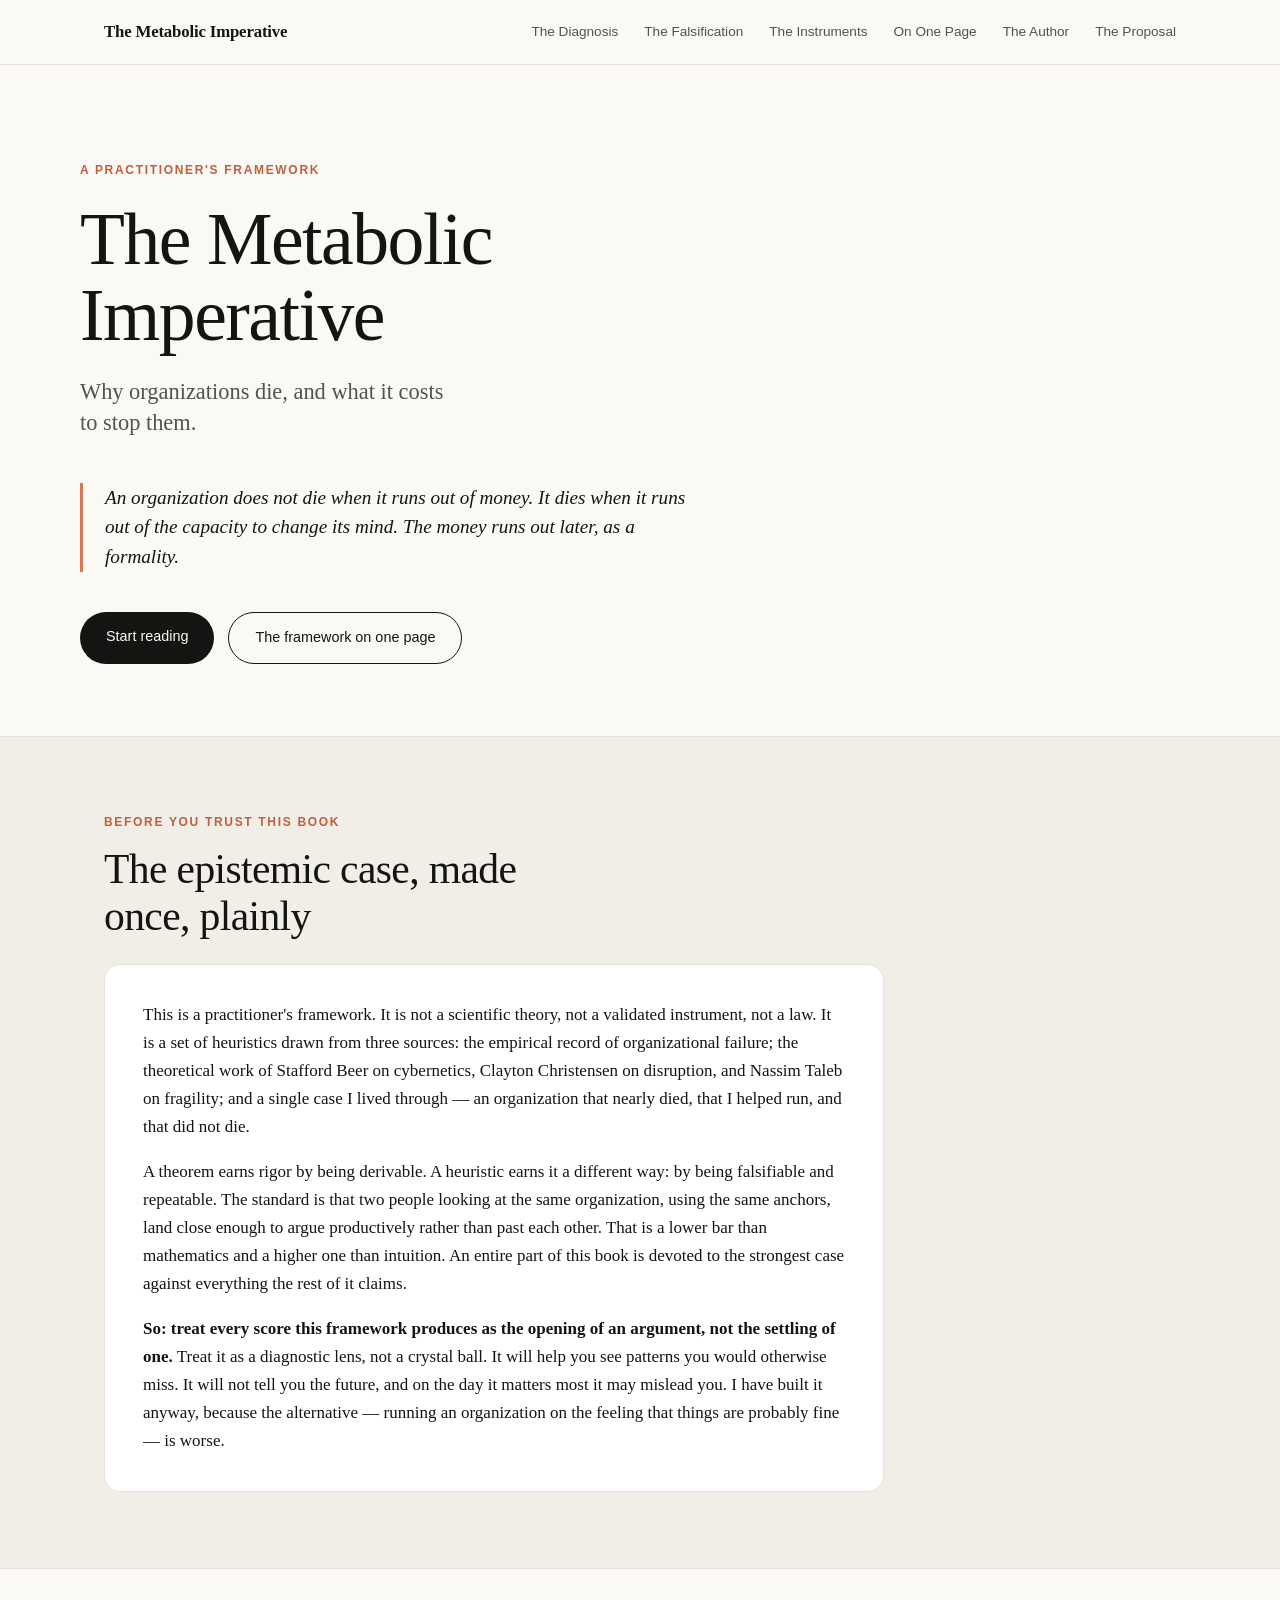
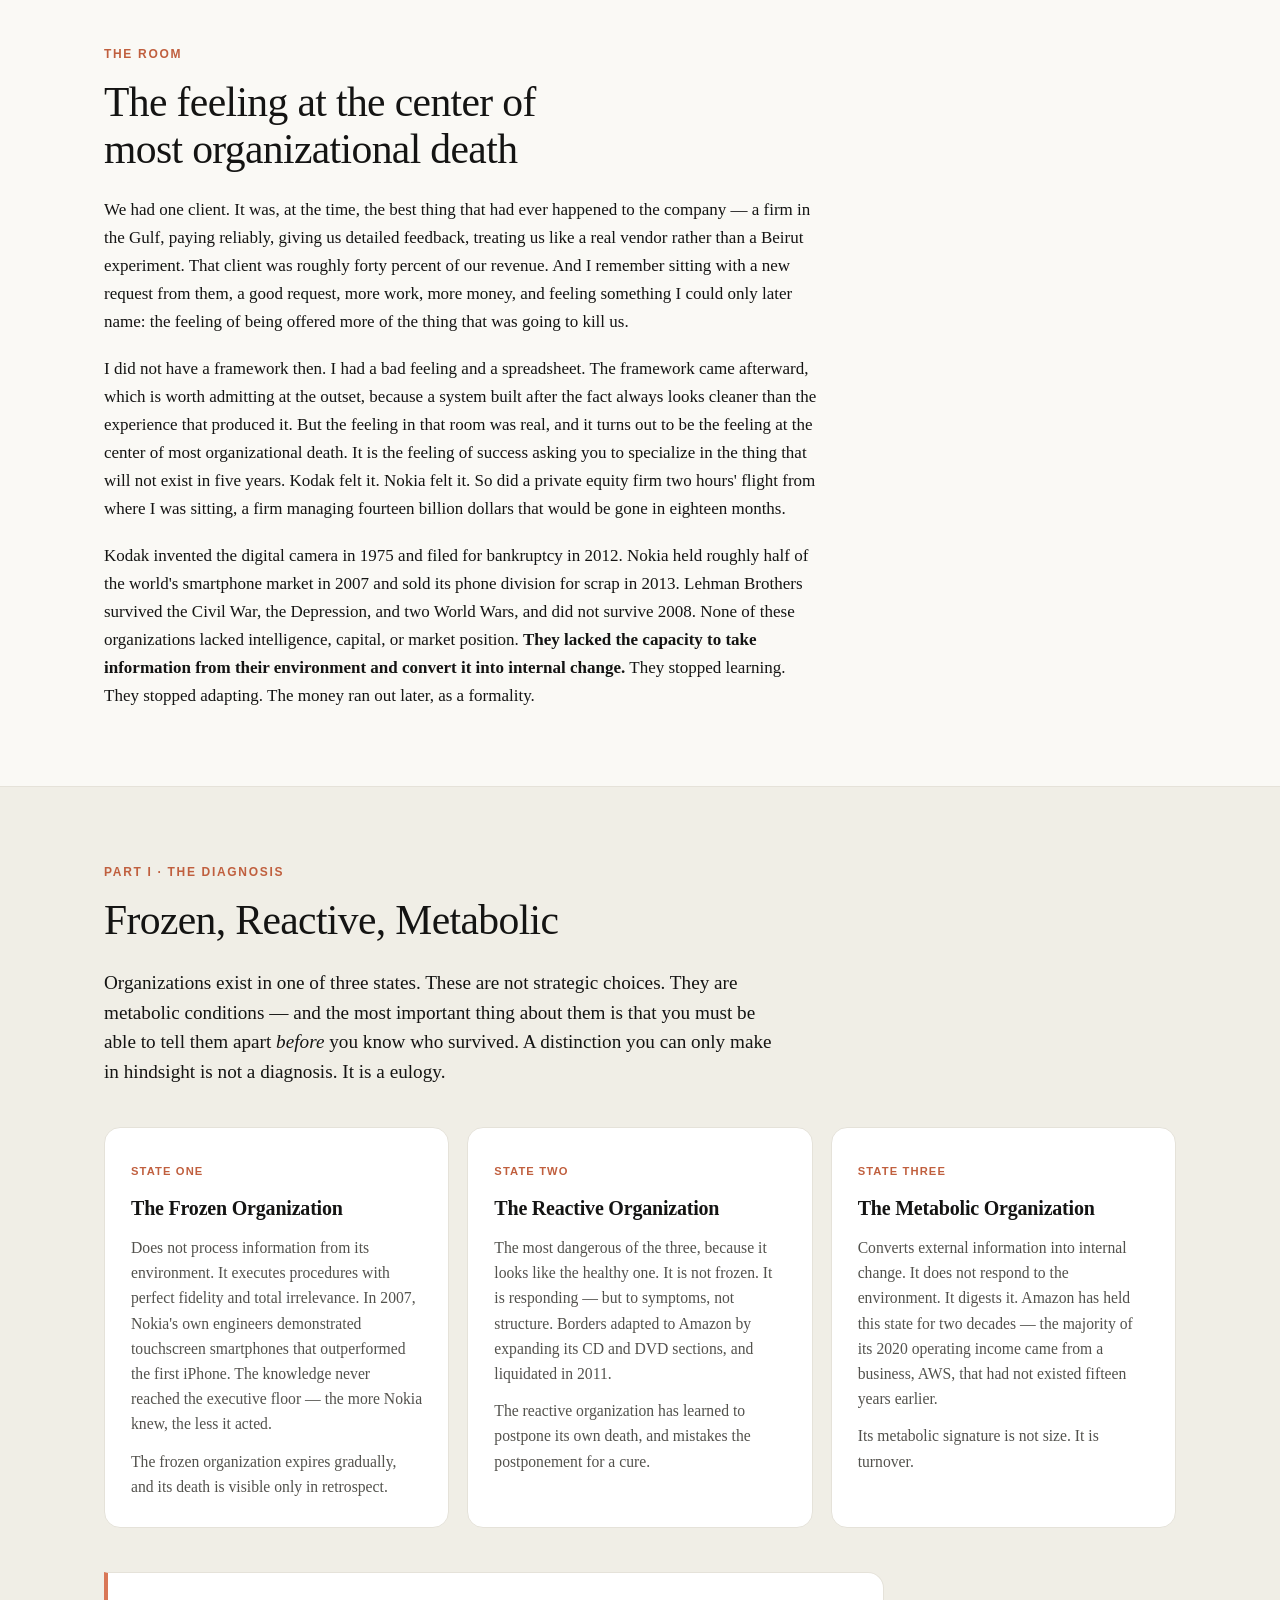
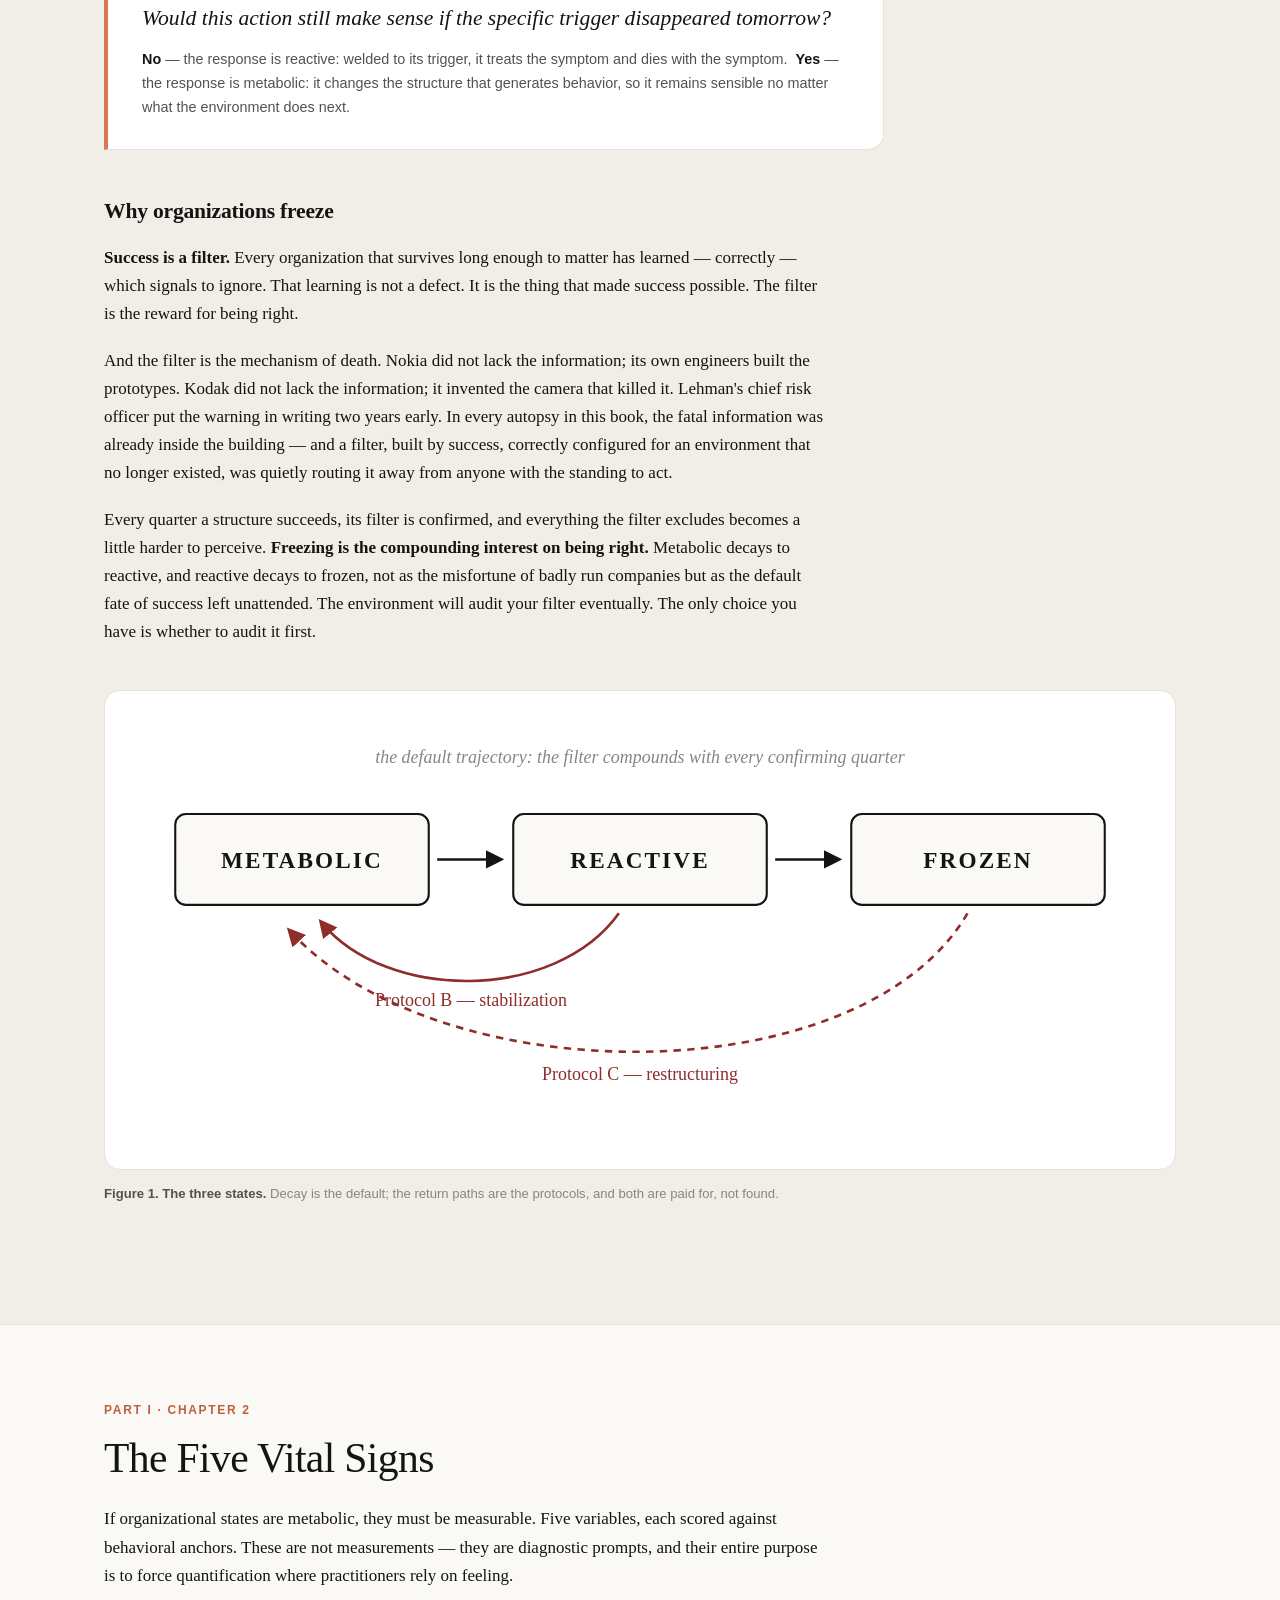
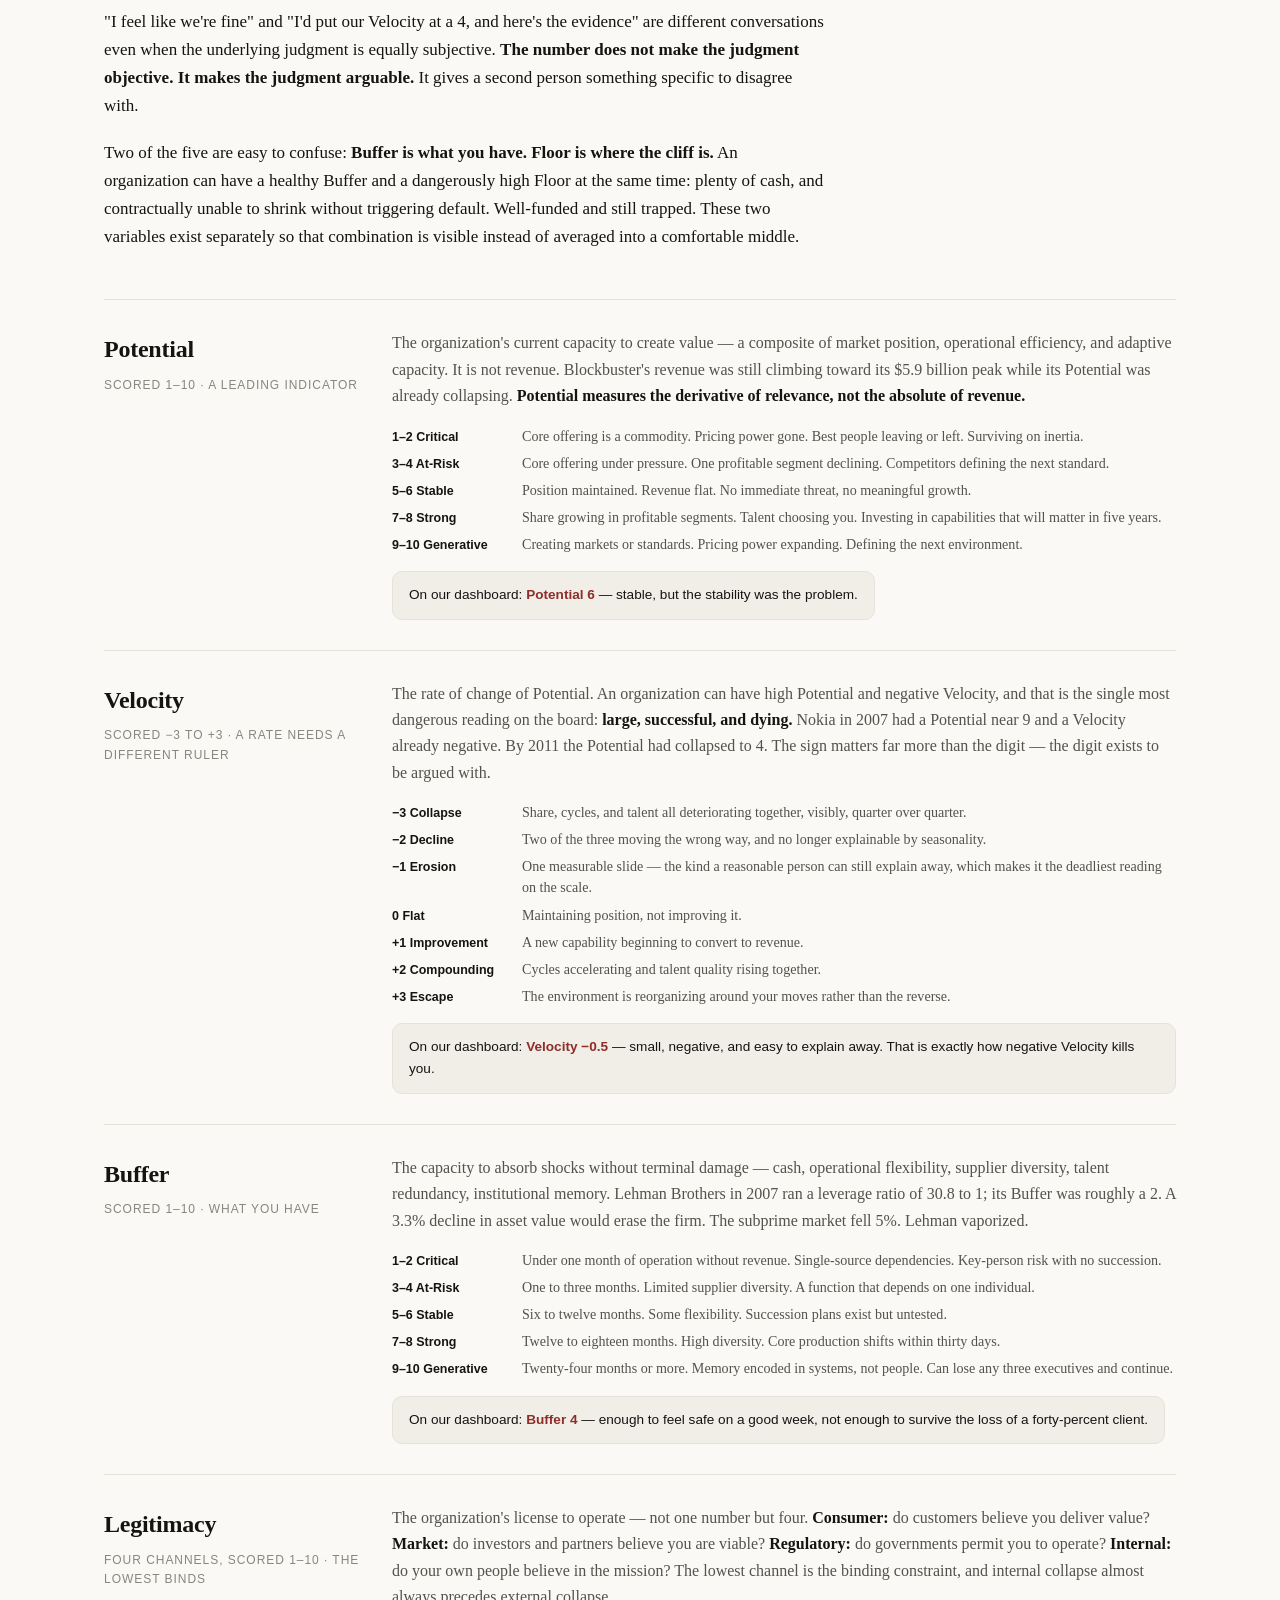
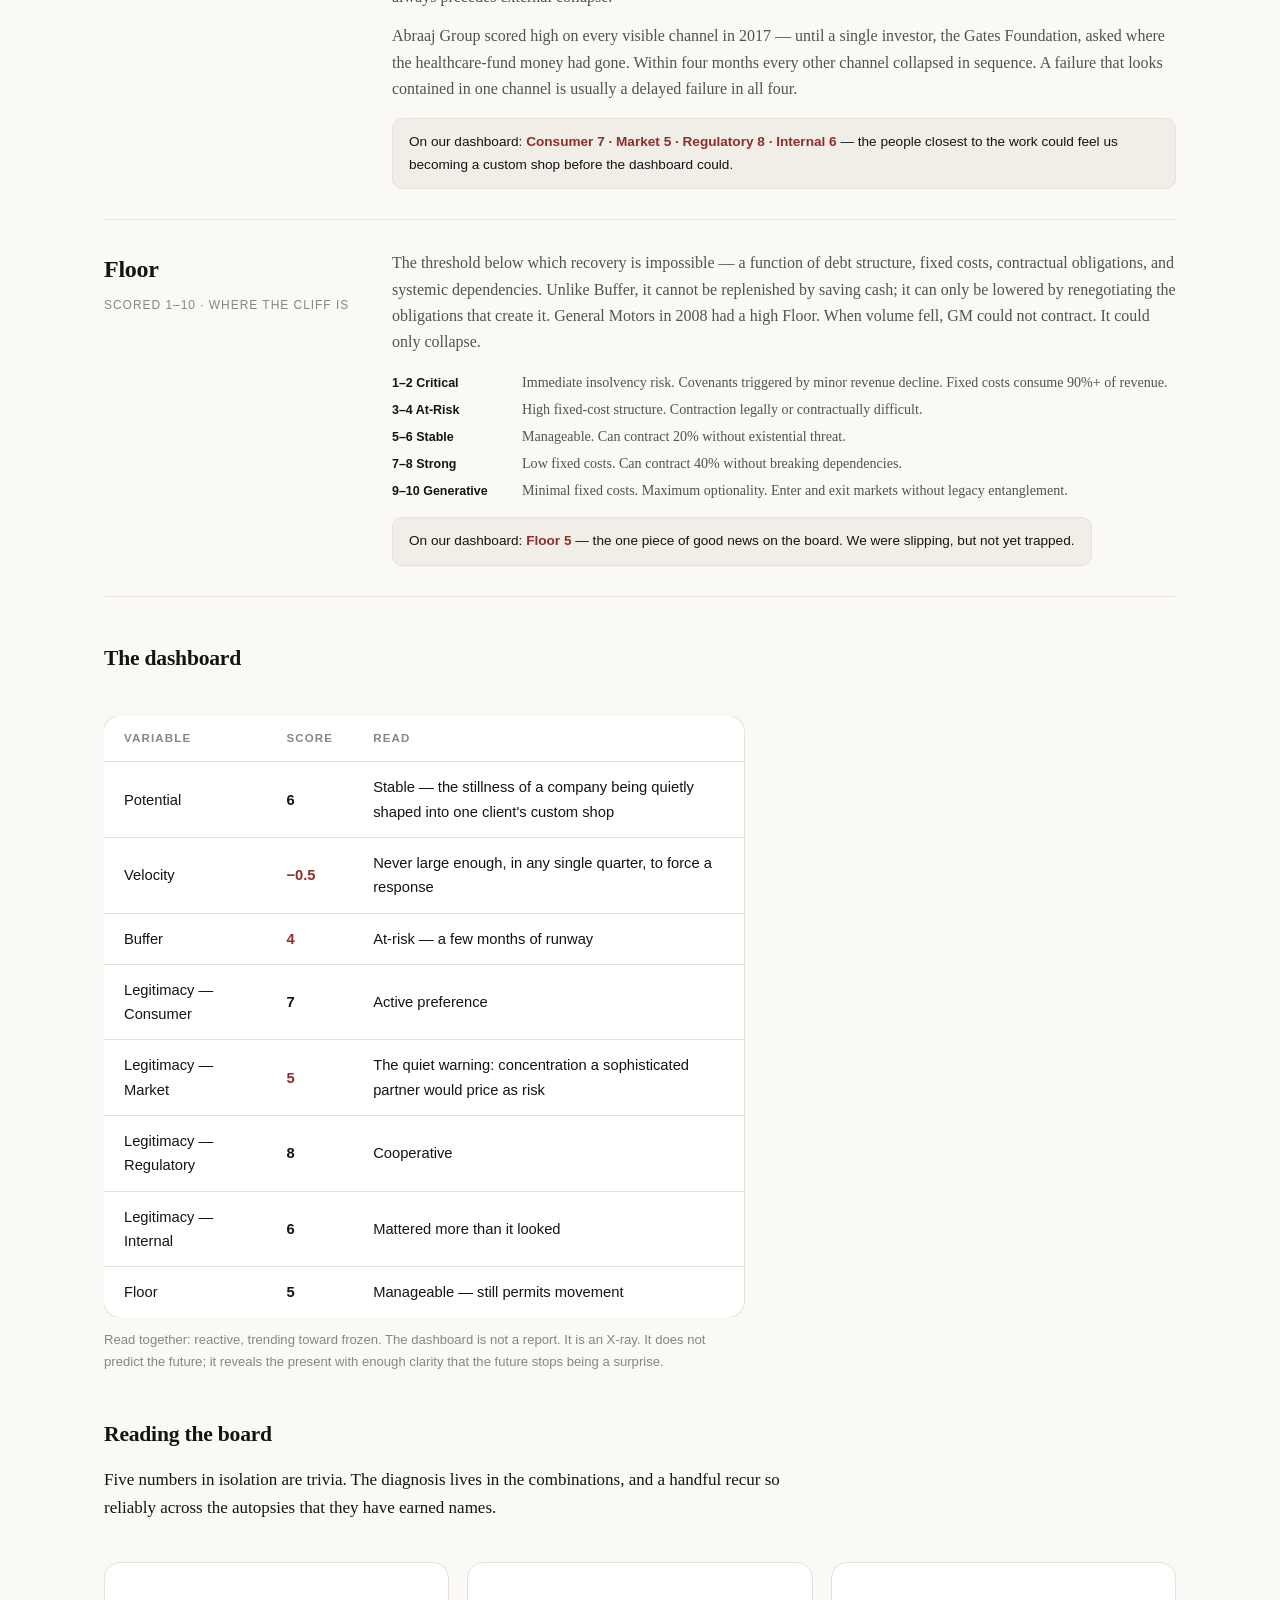
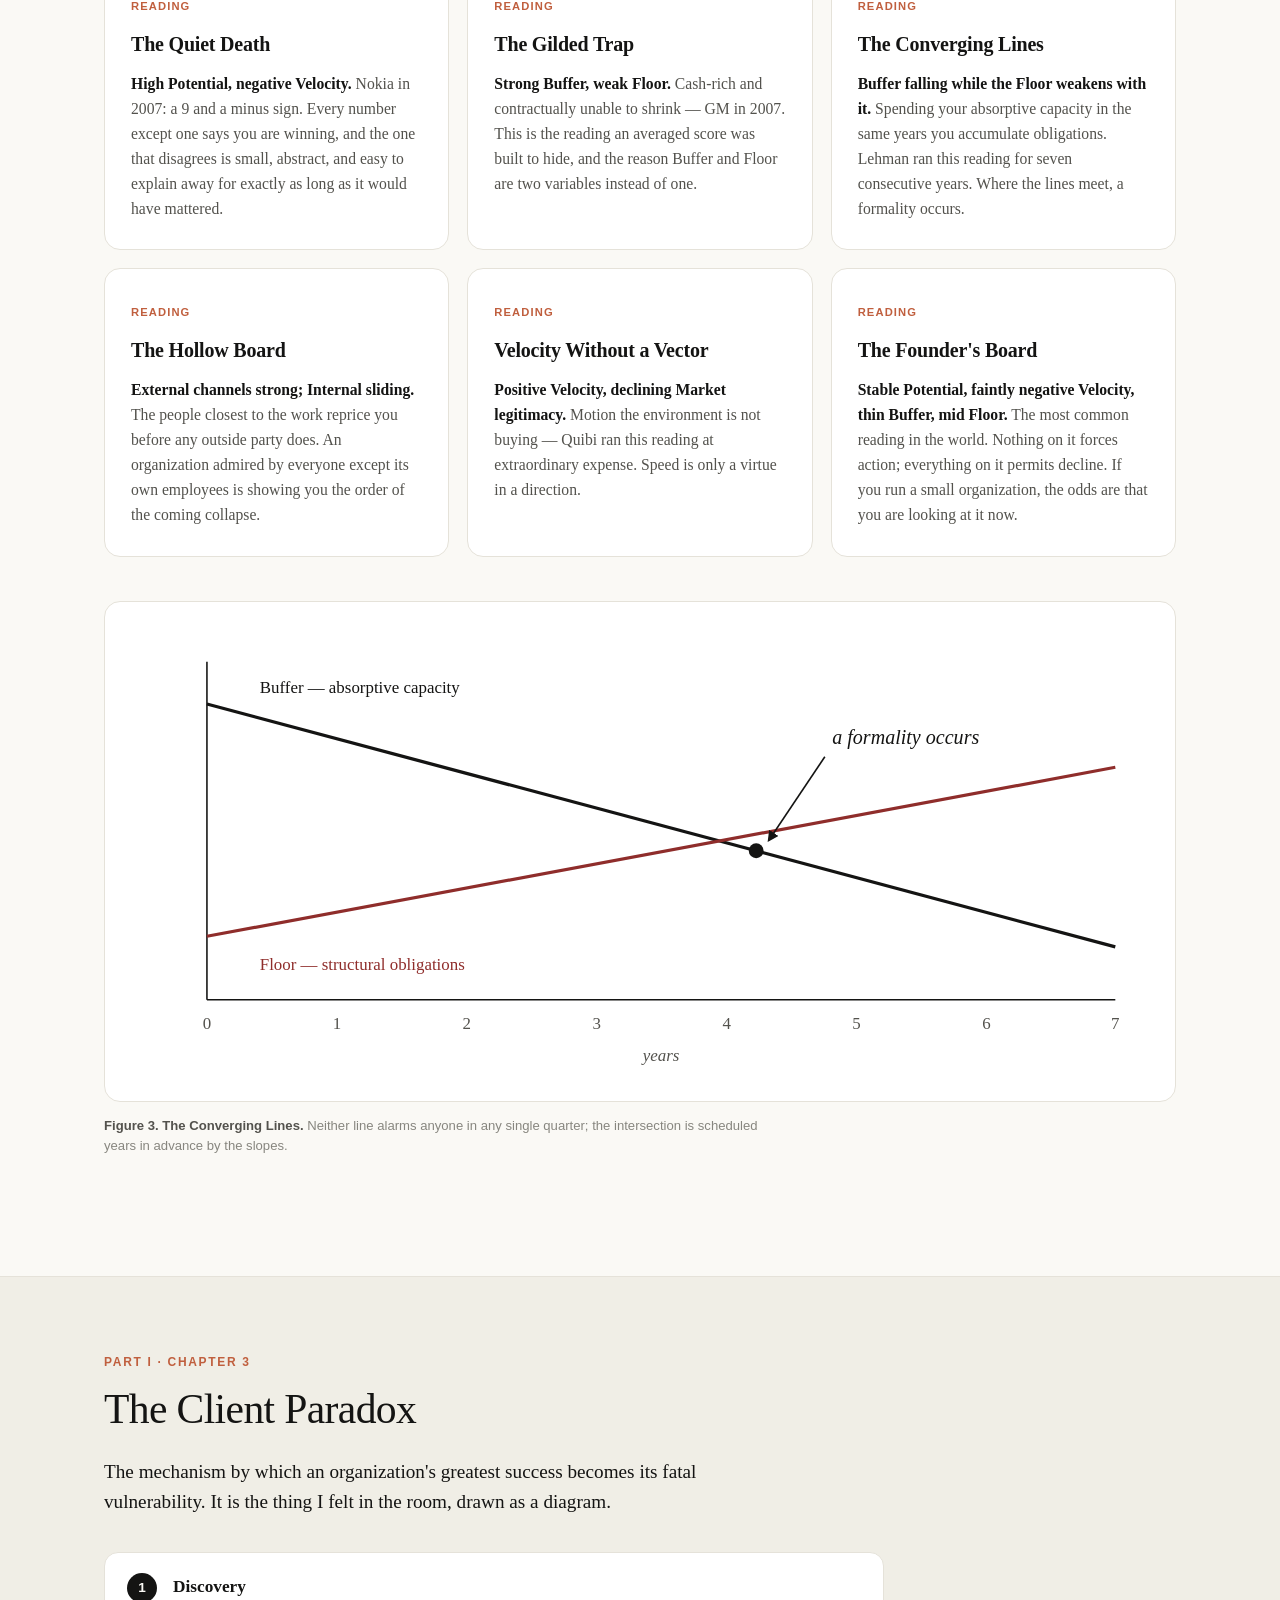
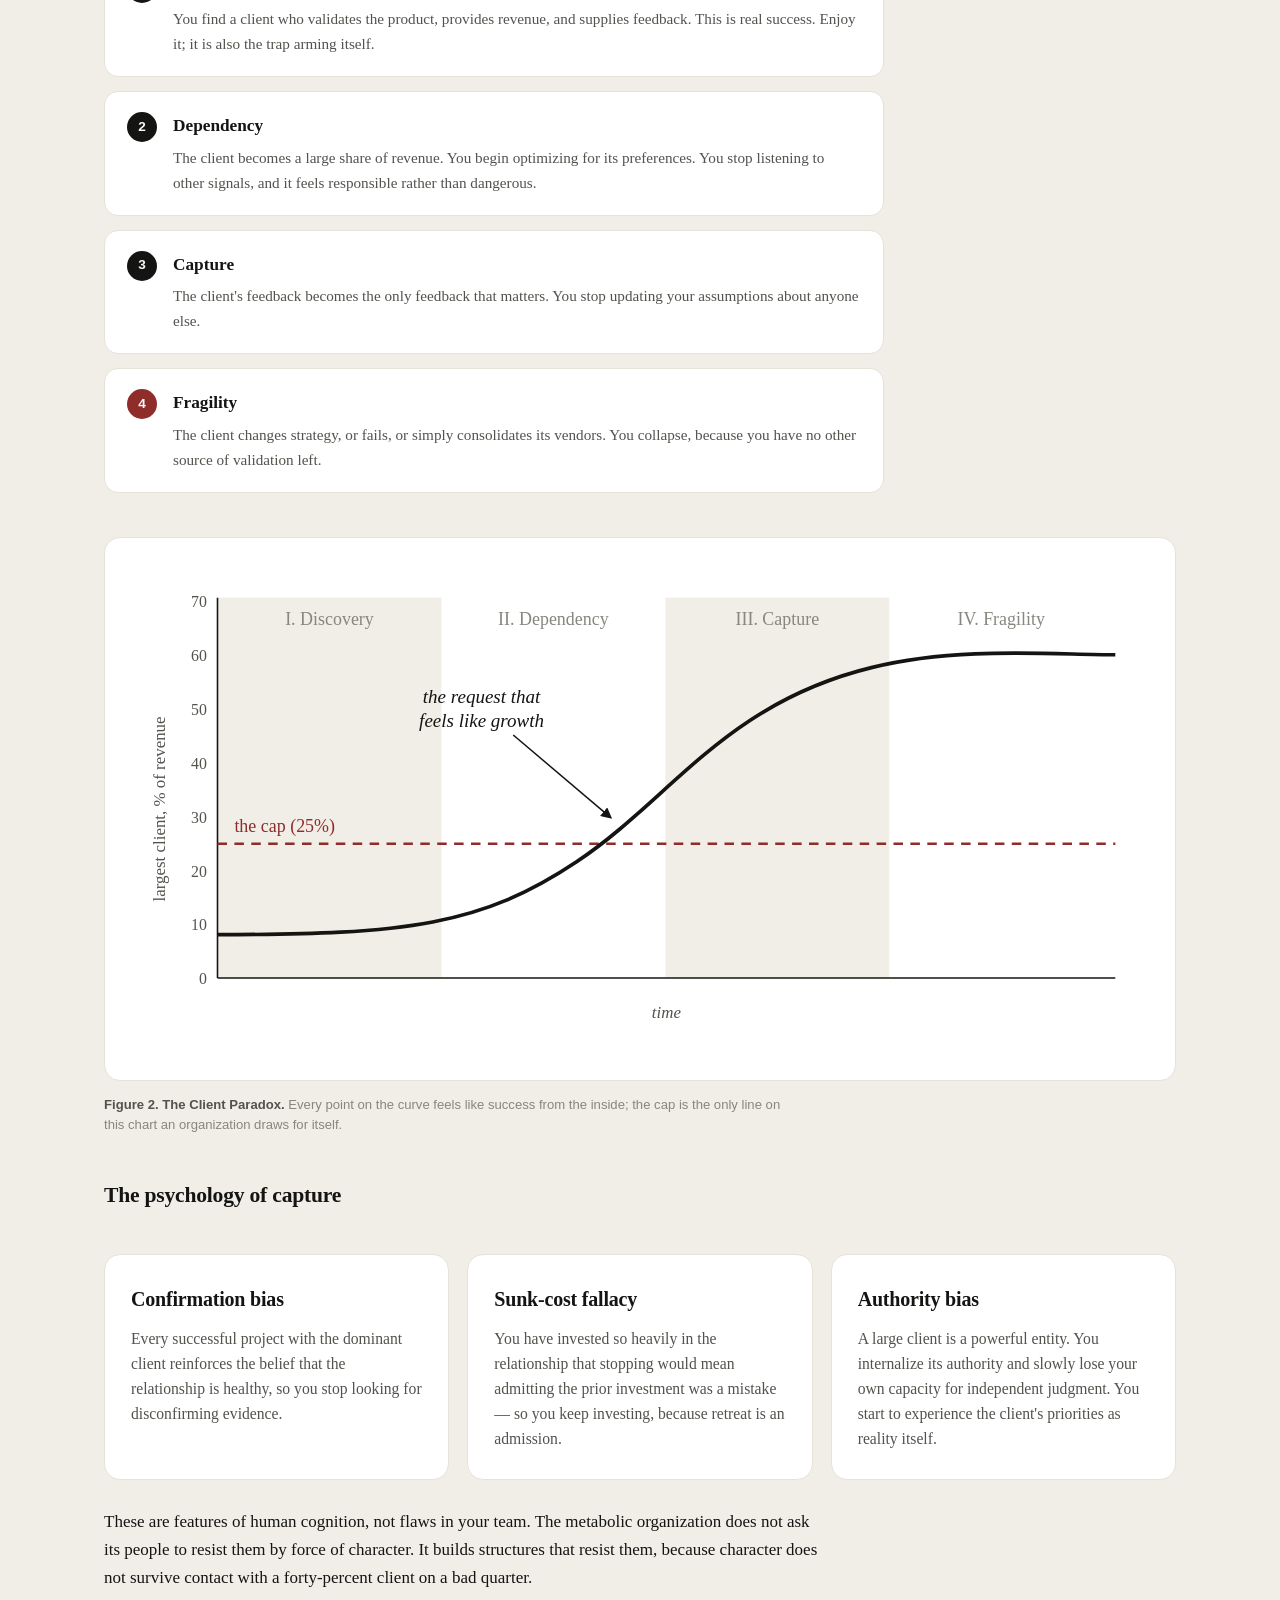
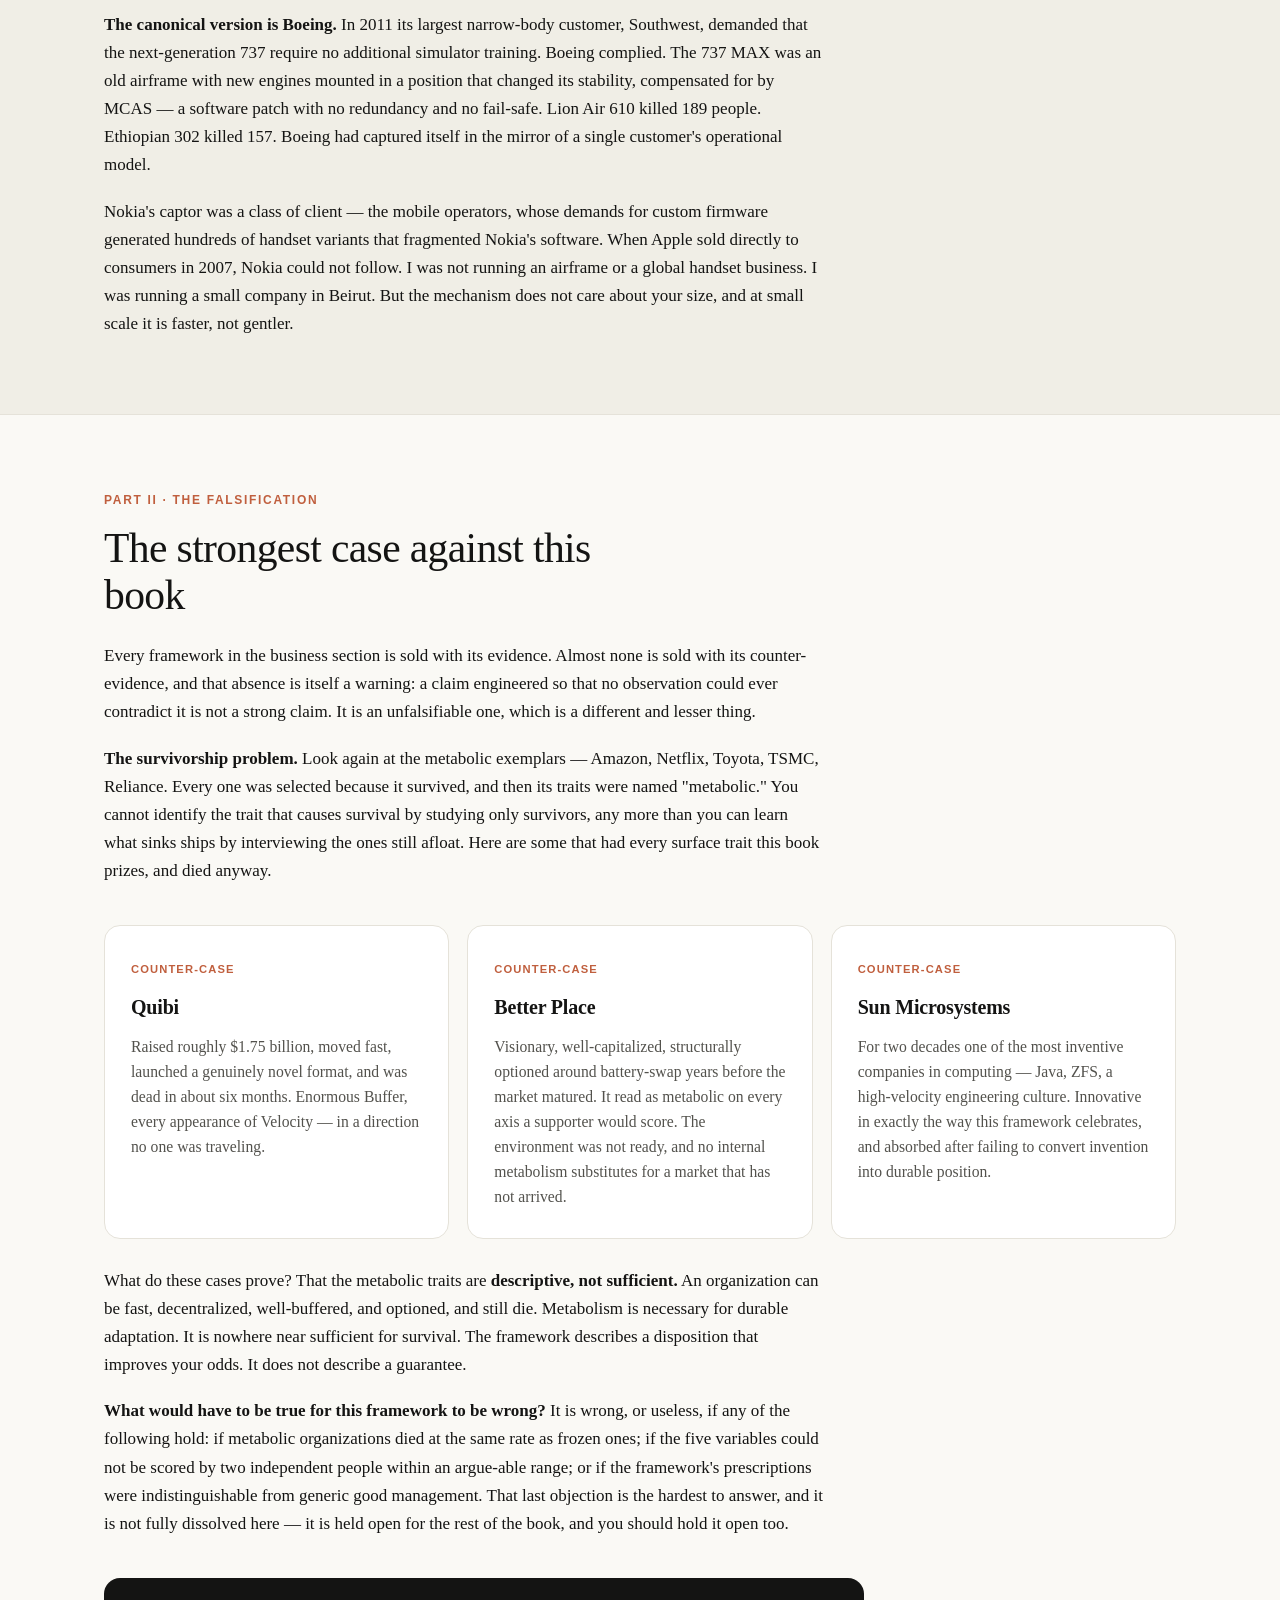
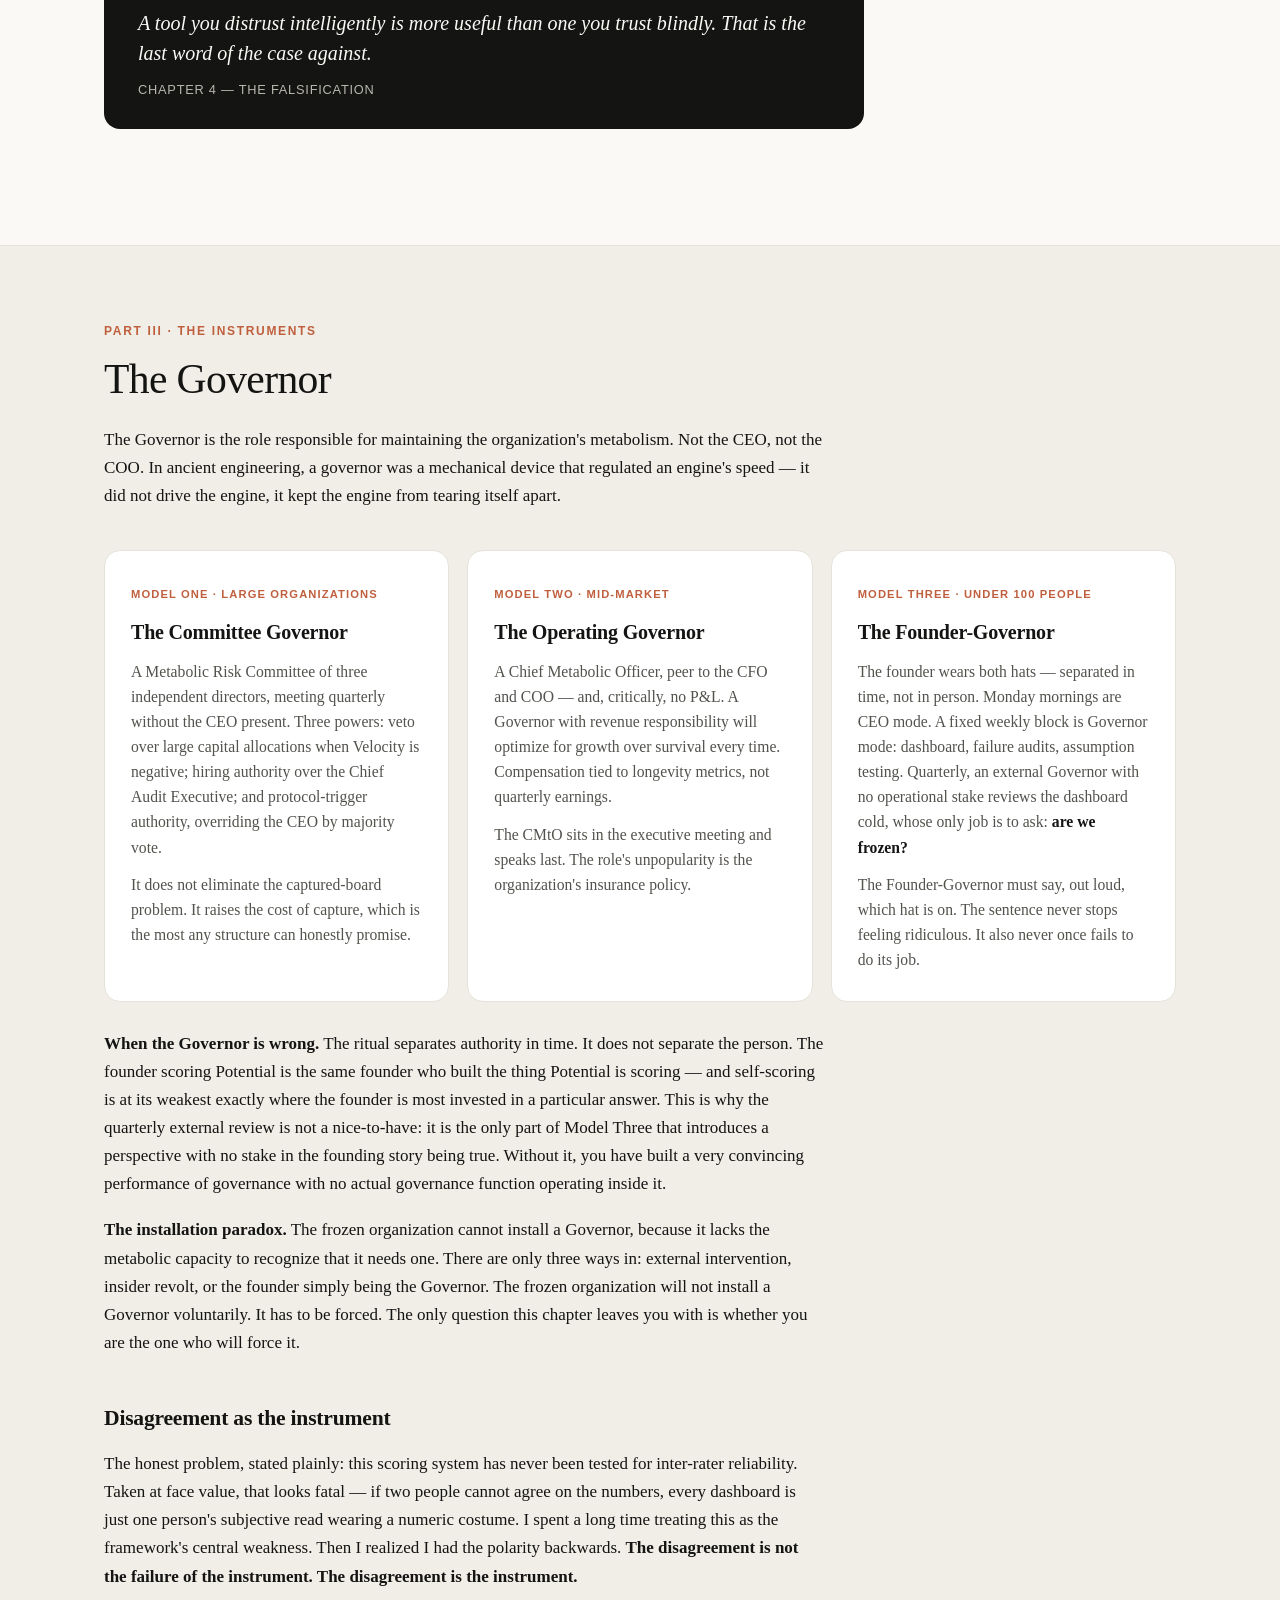
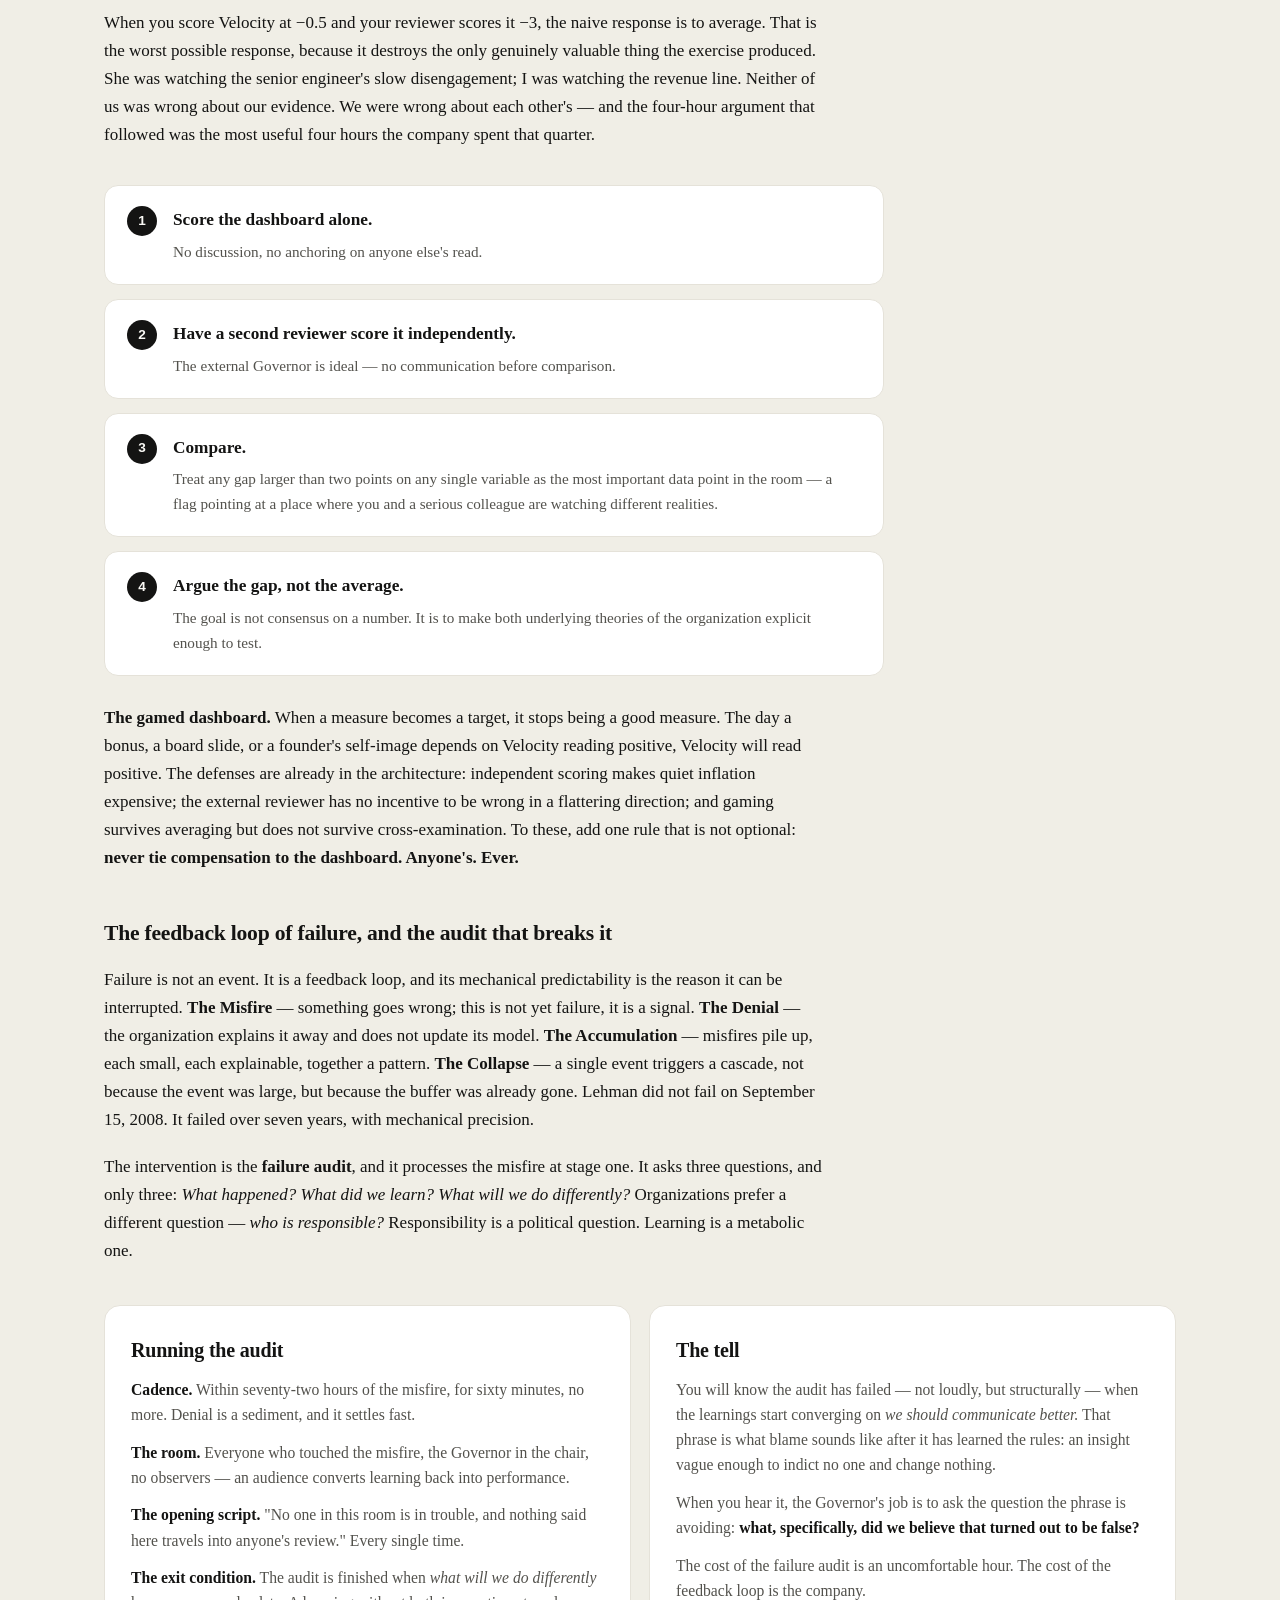
==== commit 2654320e: "Remove author name from site pages Replace the byline and named references with role-only attributio" ====
--- a/index.html
+++ b/index.html
@@ -27,7 +27,6 @@
   <div class="eyebrow">A practitioner's framework</div>
   <h1>The Metabolic Imperative</h1>
   <p class="hero-sub">Why organizations die, and what it costs to stop them.</p>
-  <p class="hero-byline">by <strong>Kamil Khalil</strong> — Co-founder, Vanguard Services SAL</p>
   <div class="hero-epigraph">
     An organization does not die when it runs out of money. It dies when it runs out of the capacity
     to change its mind. The money runs out later, as a formality.
@@ -767,13 +766,14 @@
     <div class="part-label">The author</div>
     <h2>Written from inside a live laboratory of organizational survival</h2>
     <div class="prose">
-      <p><strong>Kamil Khalil</strong> is the co-founder of Vanguard Services SAL, a Beirut-based BPO and
-      AI ventures company he built with his brother from near-zero revenue to a 15-person, two-office
-      operation — through Lebanon's compounding crises, which is to say inside a live laboratory of
-      organizational survival under legitimacy collapse.</p>
+      <p>The author is the co-founder of Vanguard Services SAL, a Beirut-based BPO and AI ventures company
+      built with a brother from near-zero revenue to a 15-person, two-office operation — through Lebanon's
+      compounding crises, which is to say inside a live laboratory of organizational survival under
+      legitimacy collapse.</p>
       <p>The framework was not written from a business-school office; it was extracted from a company that
-      had to run it to live. He is a published analyst on market structure and institutional dynamics, with
-      a formal research program on adaptive persistence in preparation for academic publication.</p>
+      had to run it to live. The author is a published analyst on market structure and institutional
+      dynamics, with a formal research program on adaptive persistence in preparation for academic
+      publication.</p>
     </div>
     <div class="hero-cta">
       <a class="btn btn-primary" href="proposal.html">Read the book proposal</a>
@@ -785,7 +785,7 @@
   <div class="wrap">
     <div class="fin">THE END. <em>This is the beginning.</em></div>
     <p class="foot-meta">The Metabolic Imperative — Why Organizations Die, and What It Costs to Stop Them.
-    By Kamil Khalil. A practitioner's framework: treat every score it produces as the opening of an argument,
+    A practitioner's framework: treat every score it produces as the opening of an argument,
     not the settling of one. &nbsp;·&nbsp; <a href="proposal.html">Book proposal</a></p>
   </div>
 </footer>
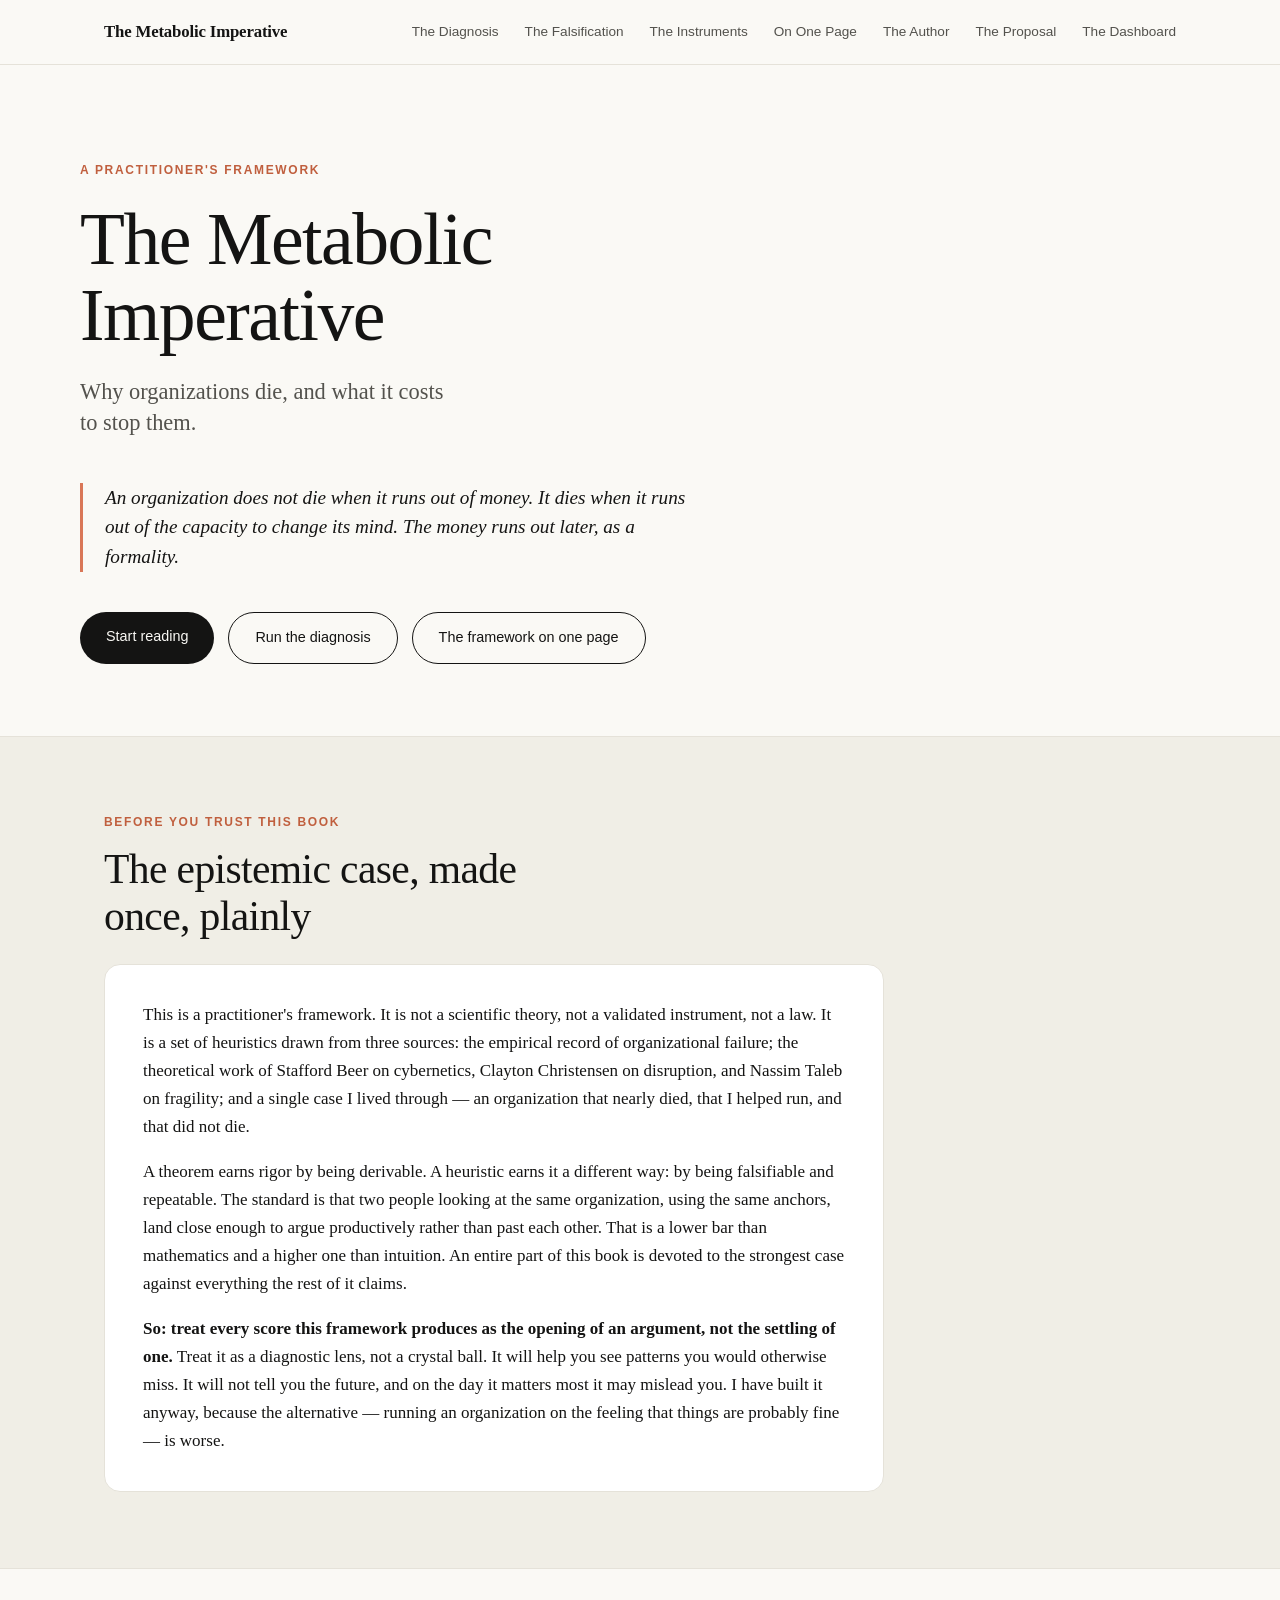
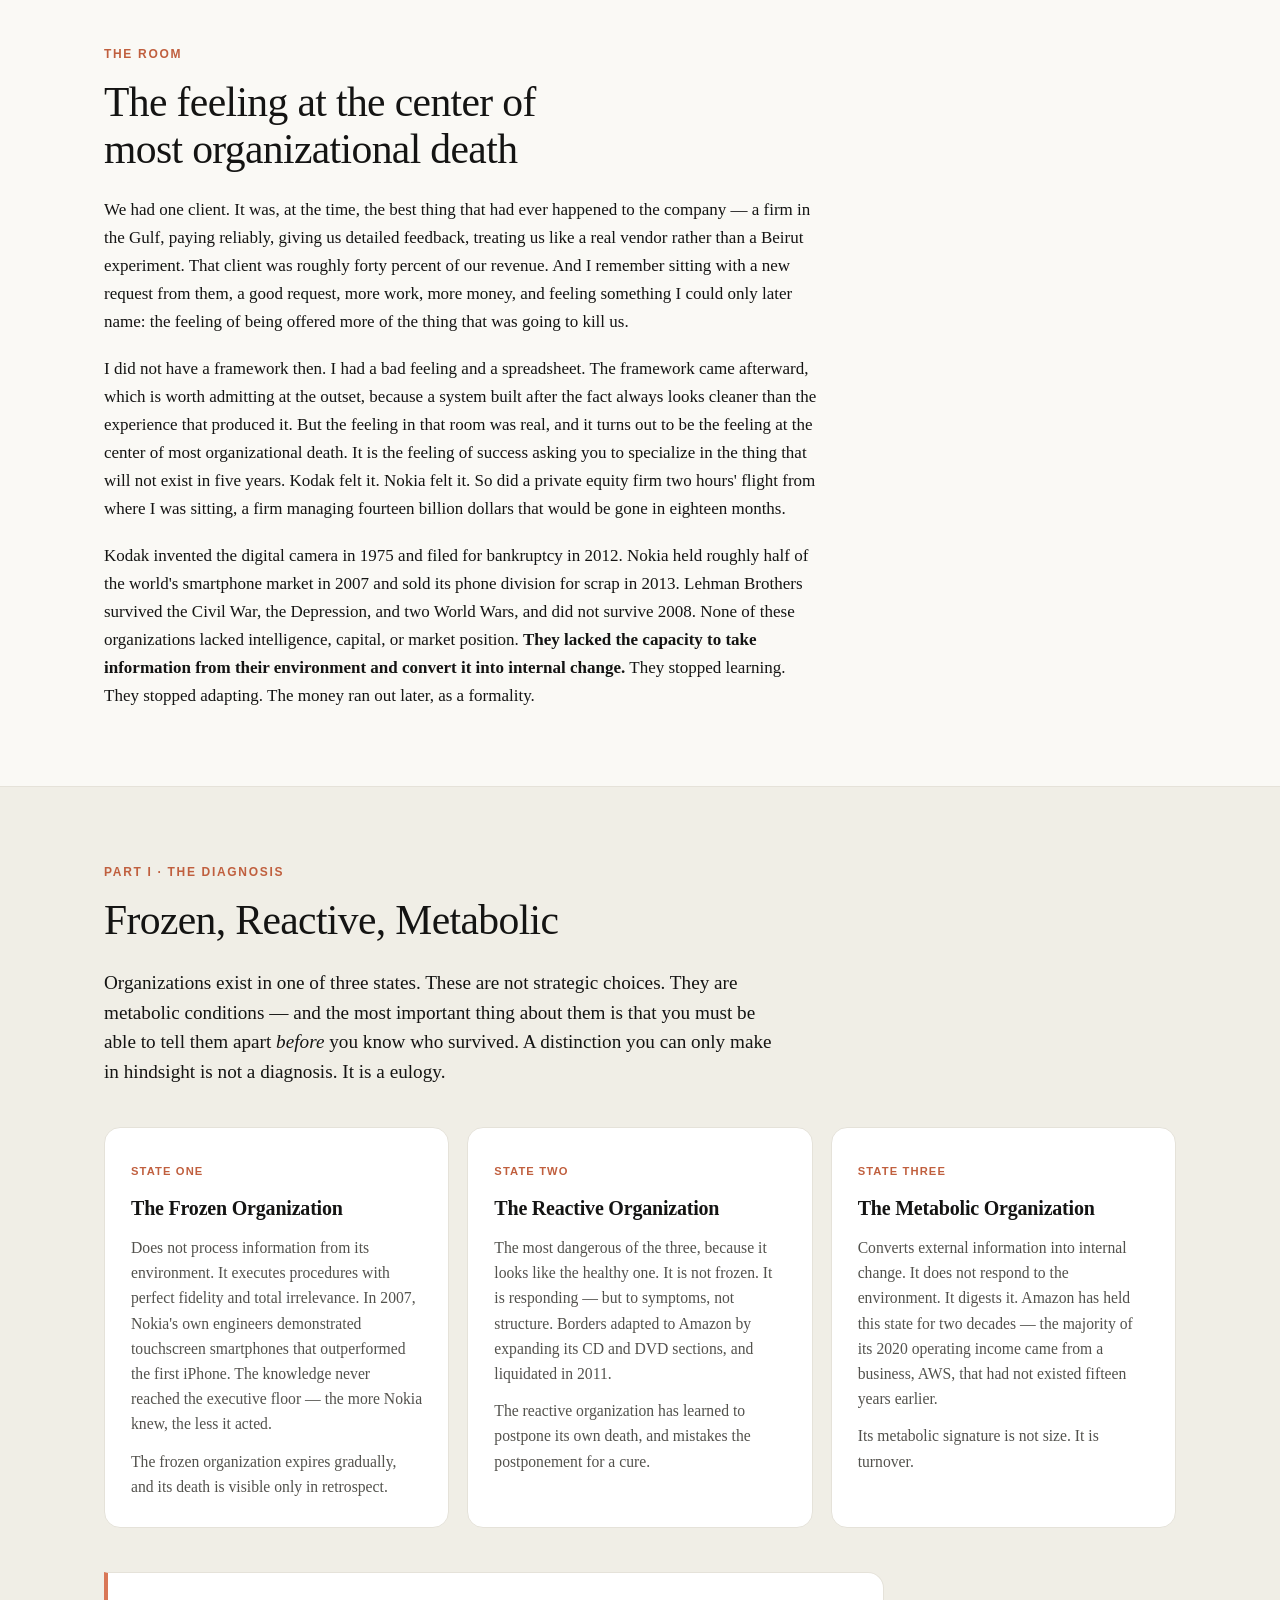
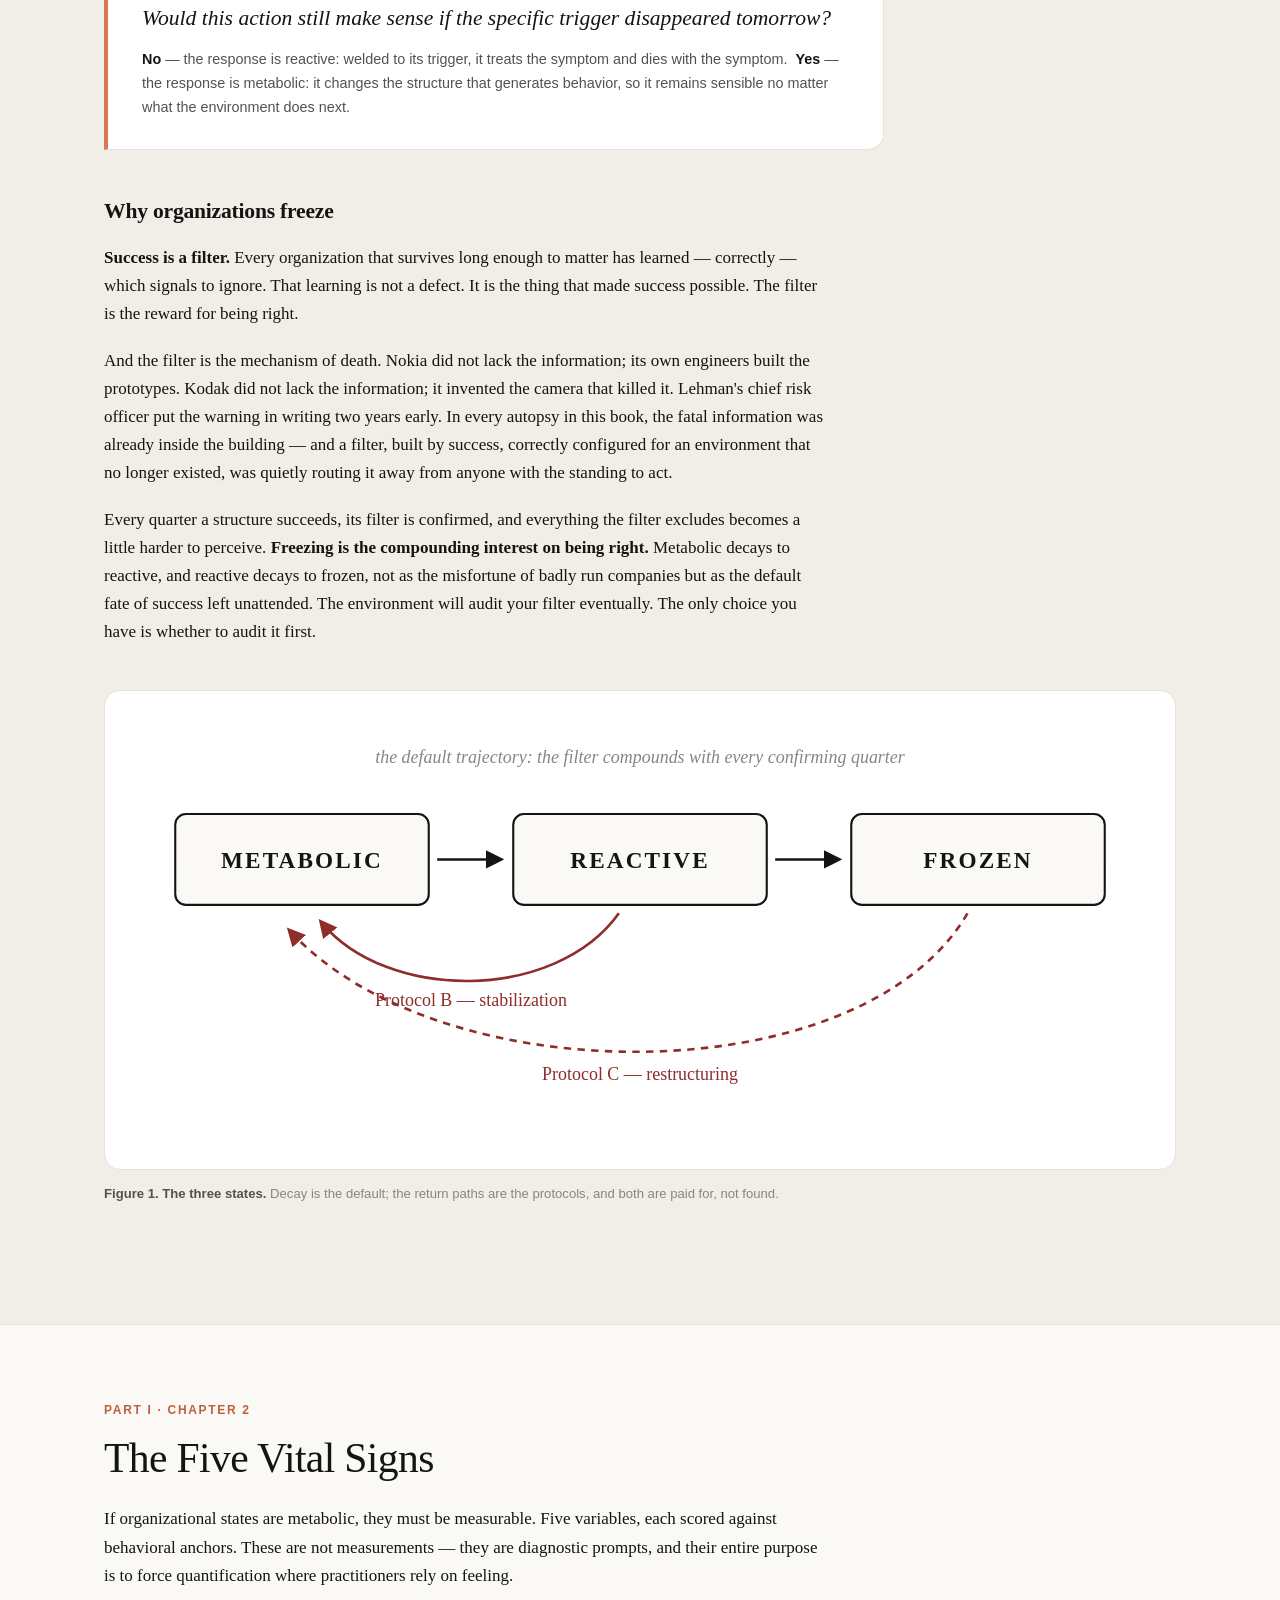
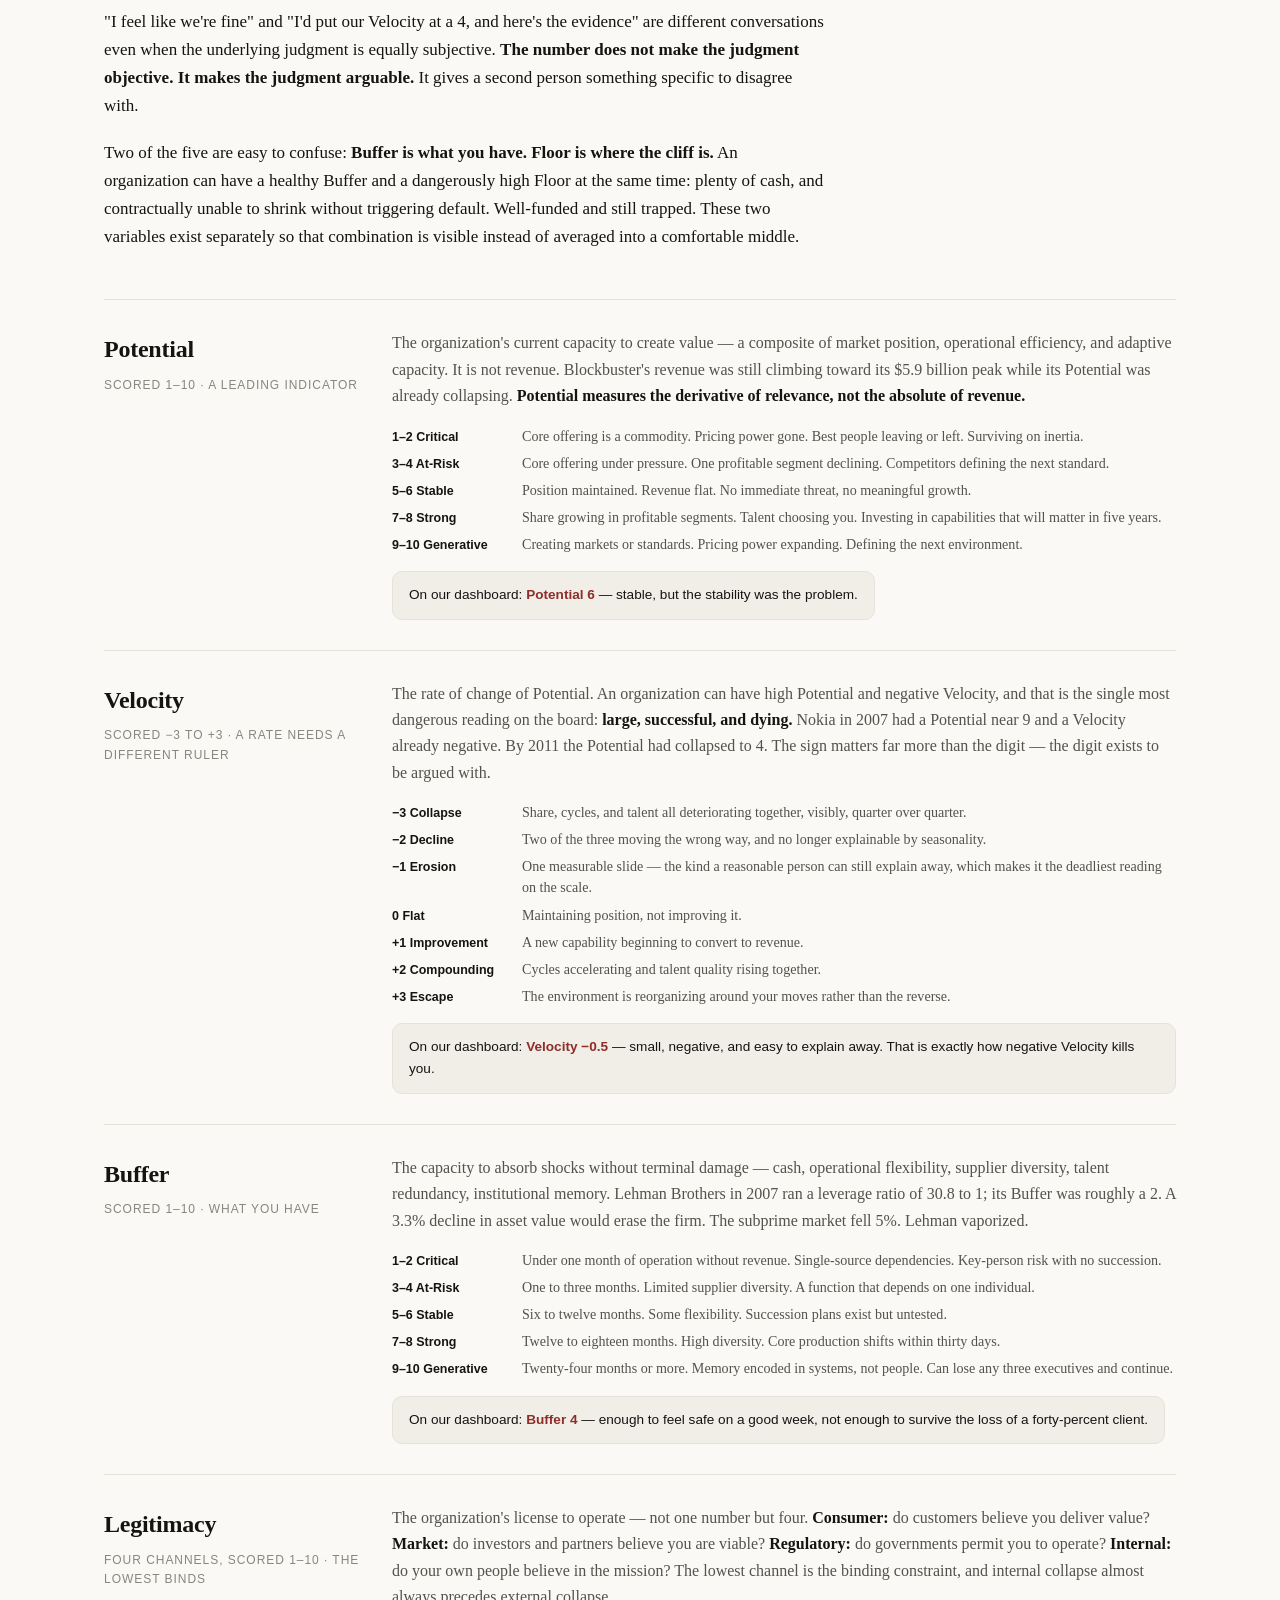
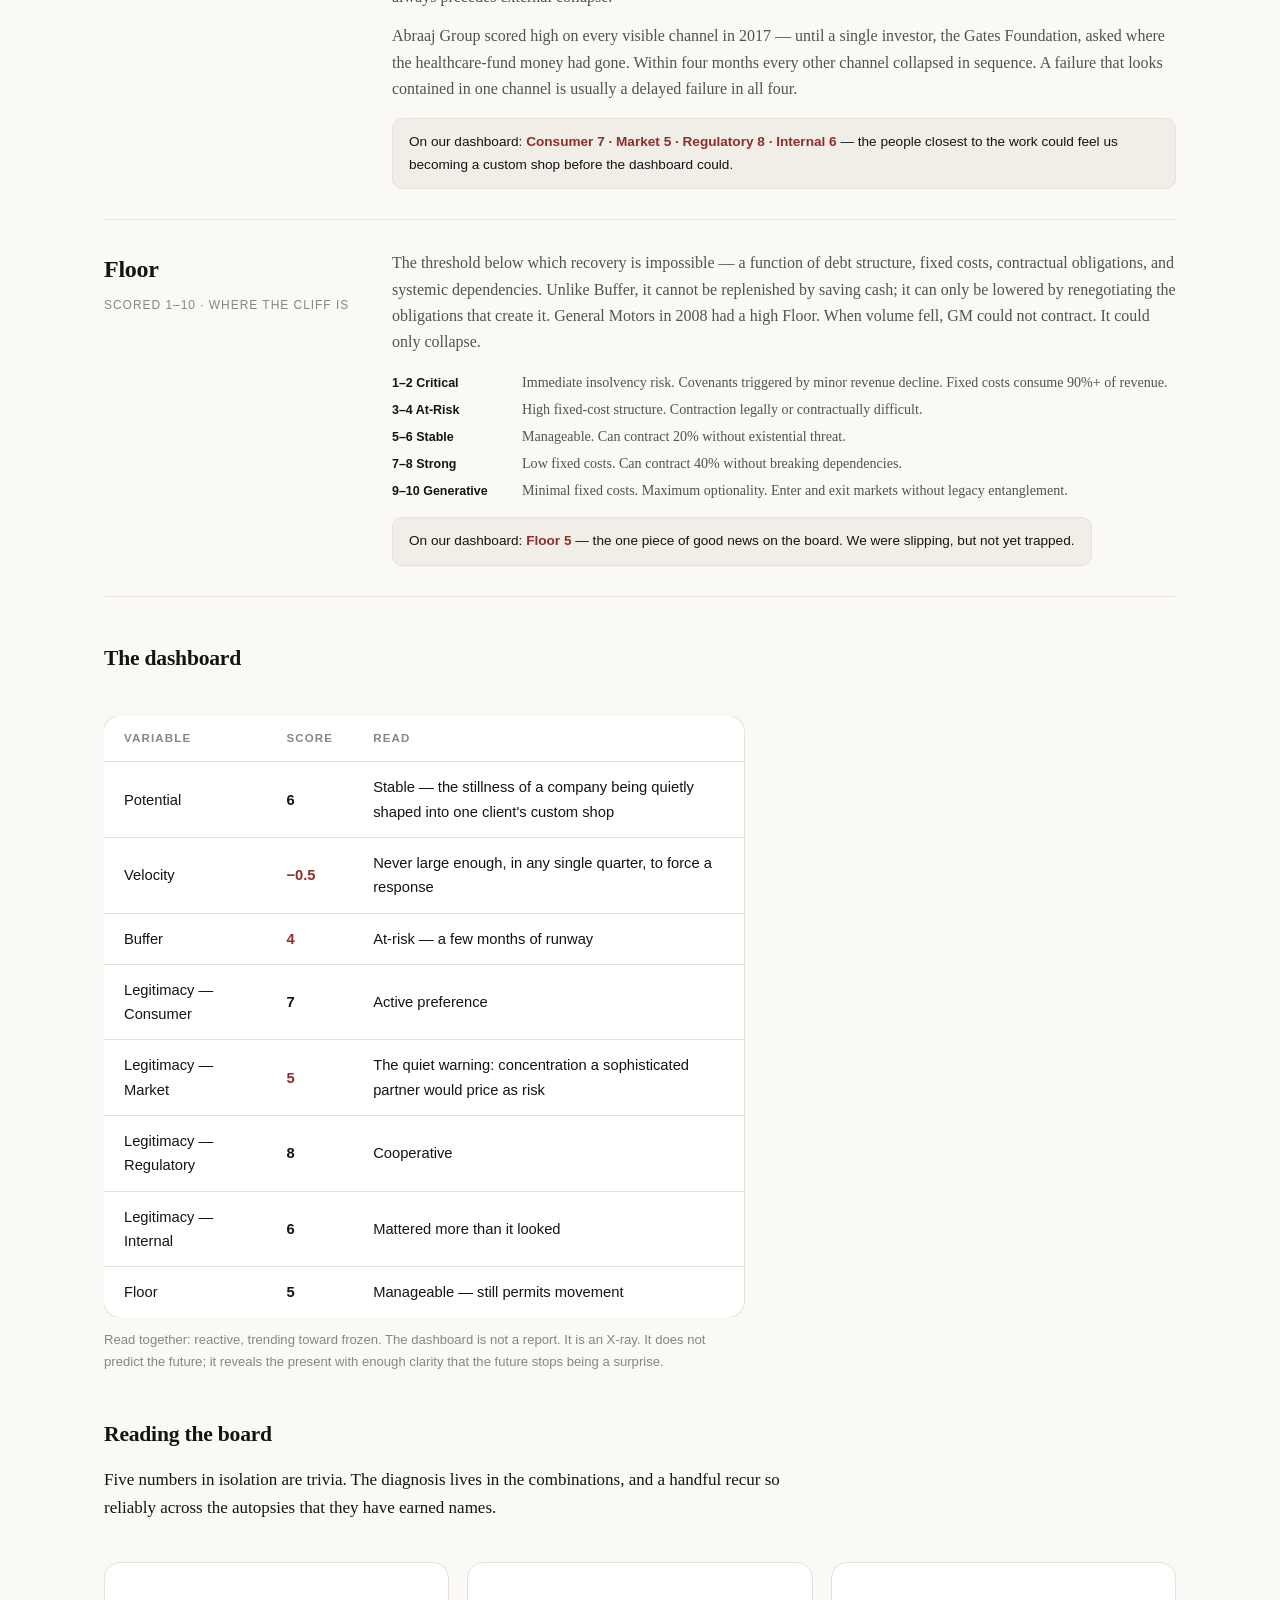
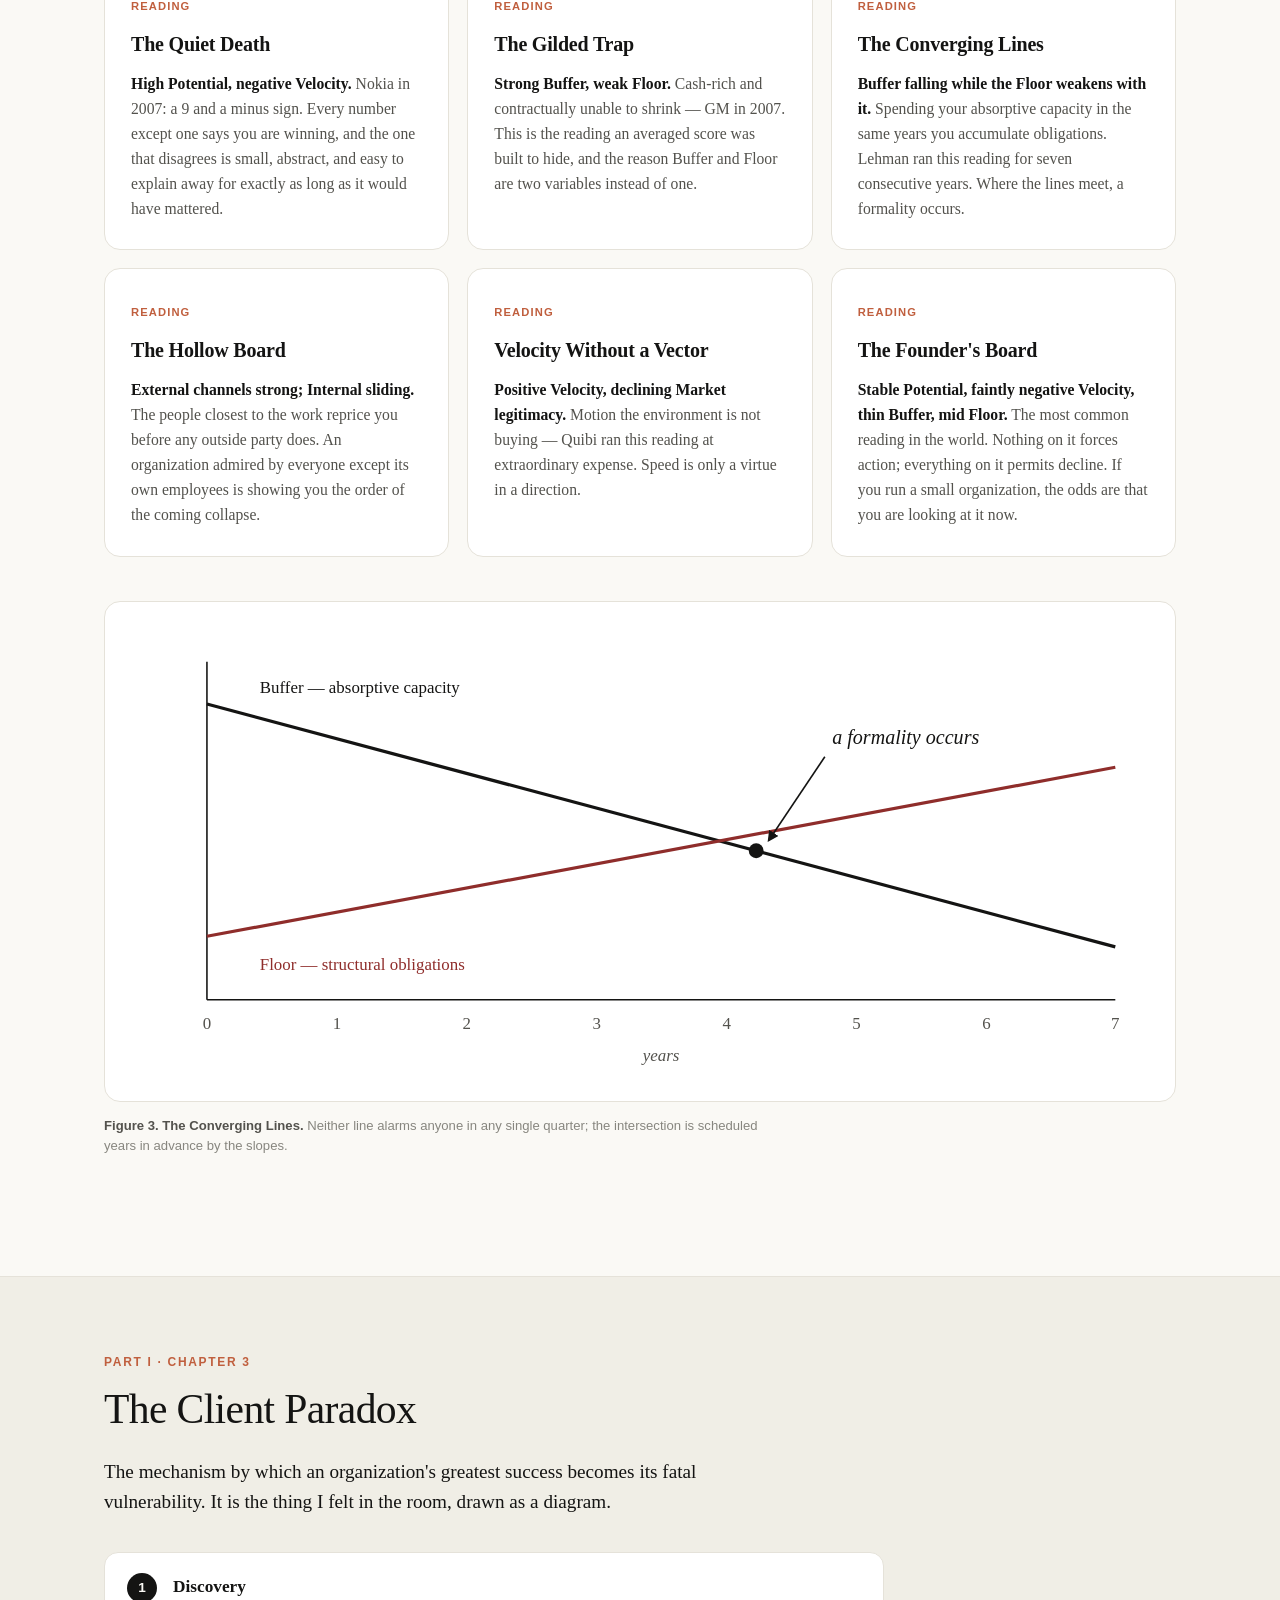
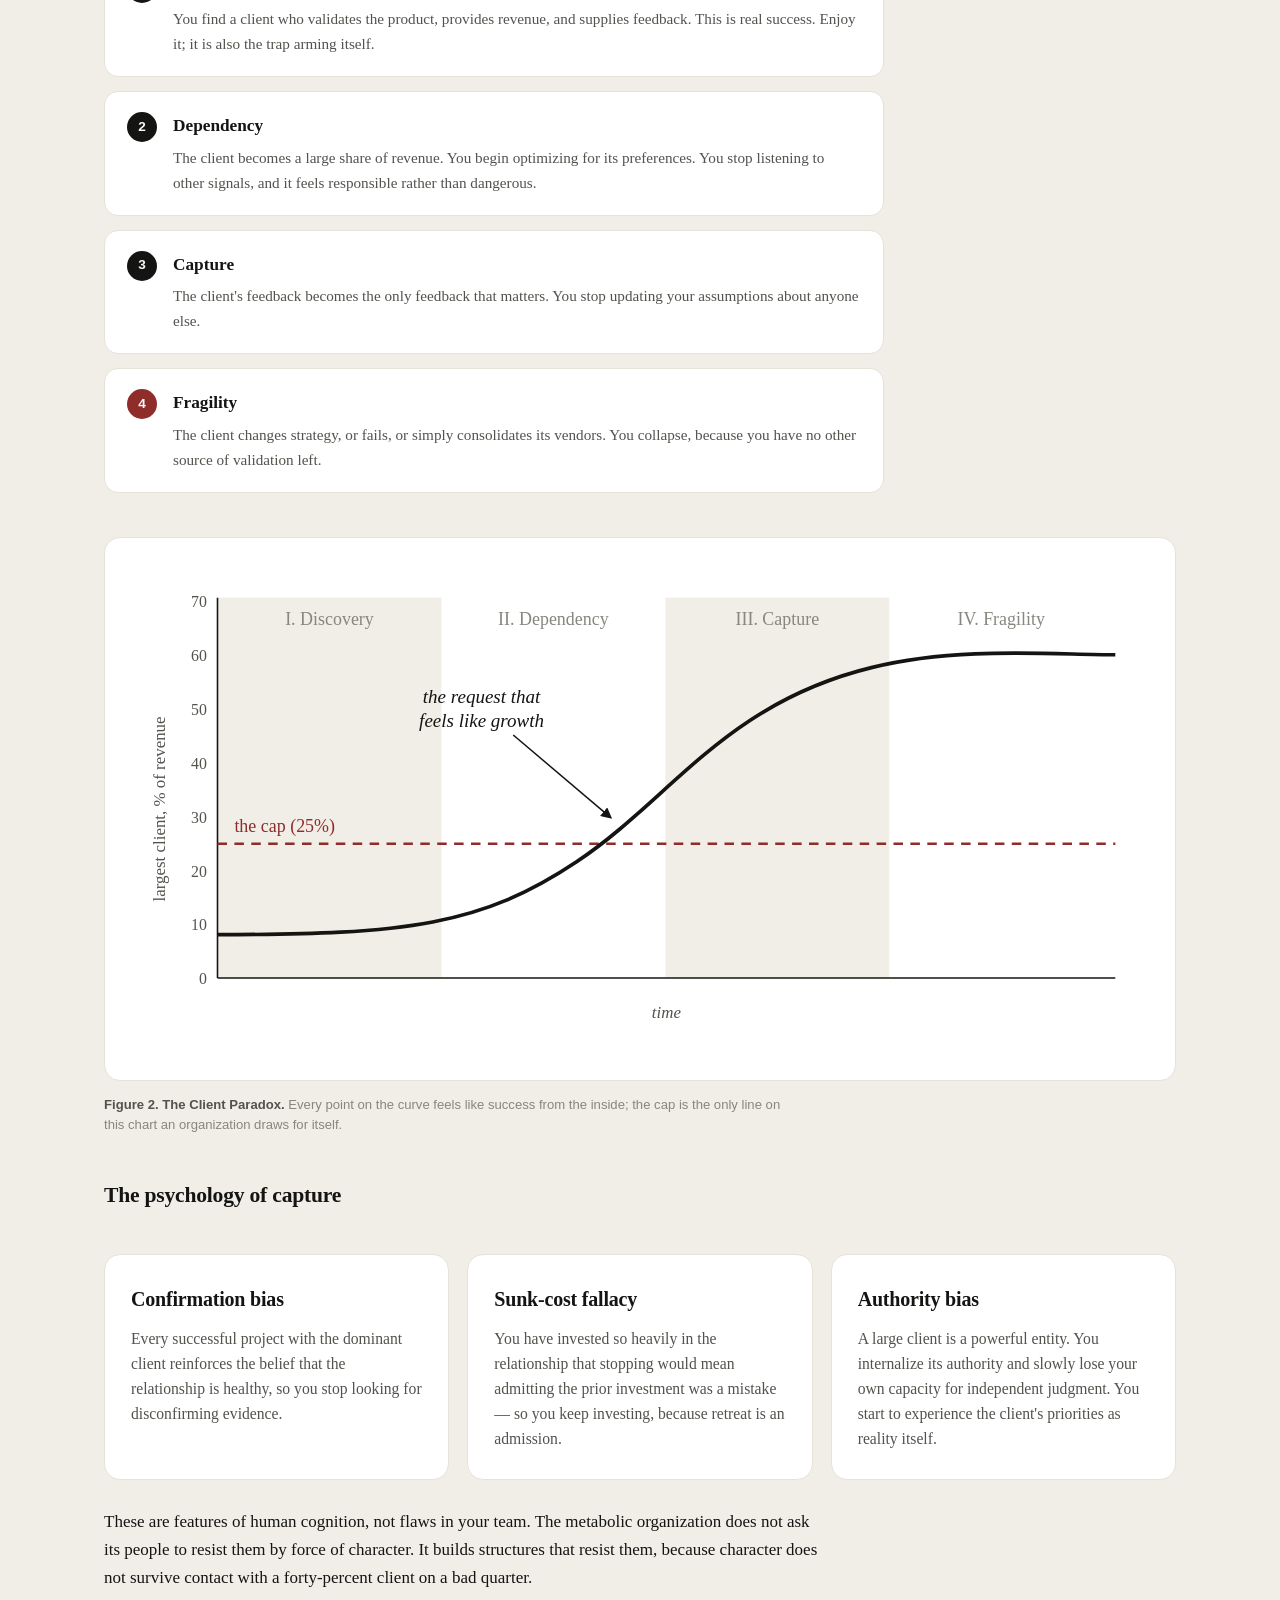
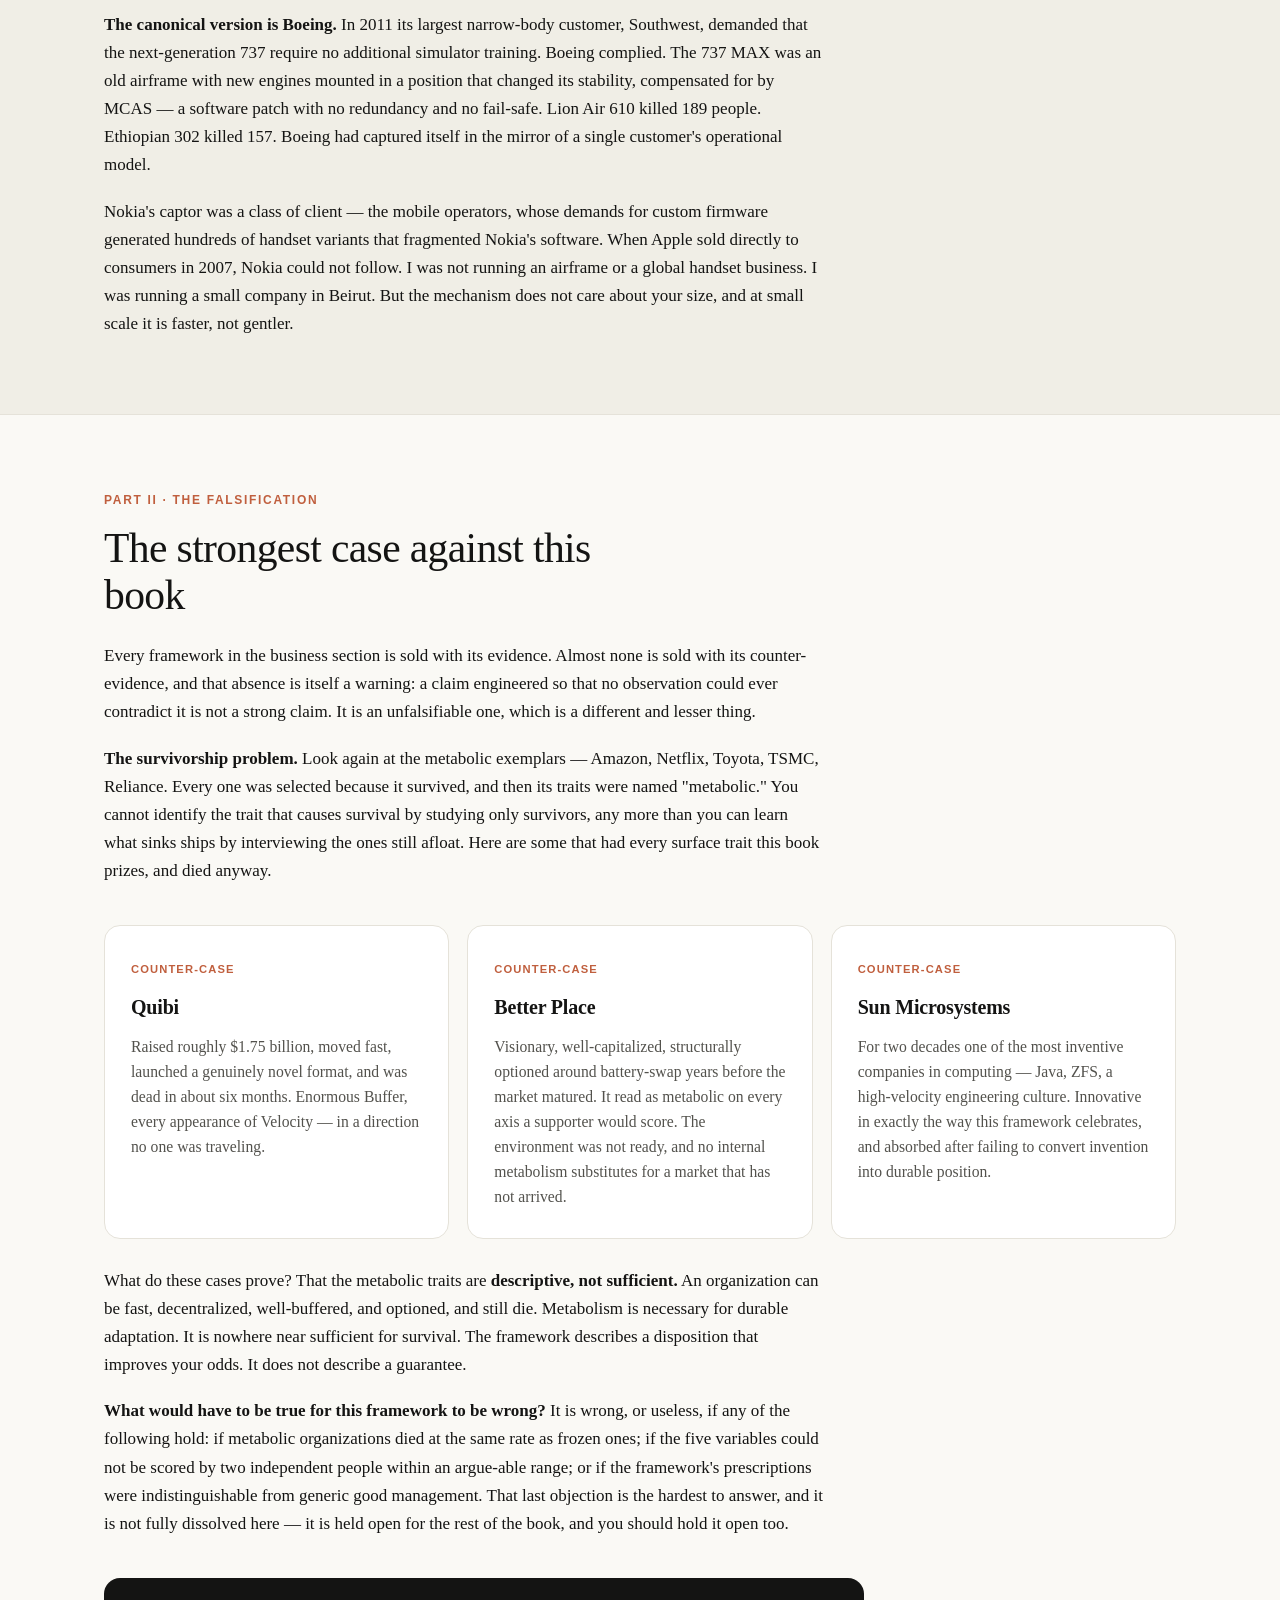
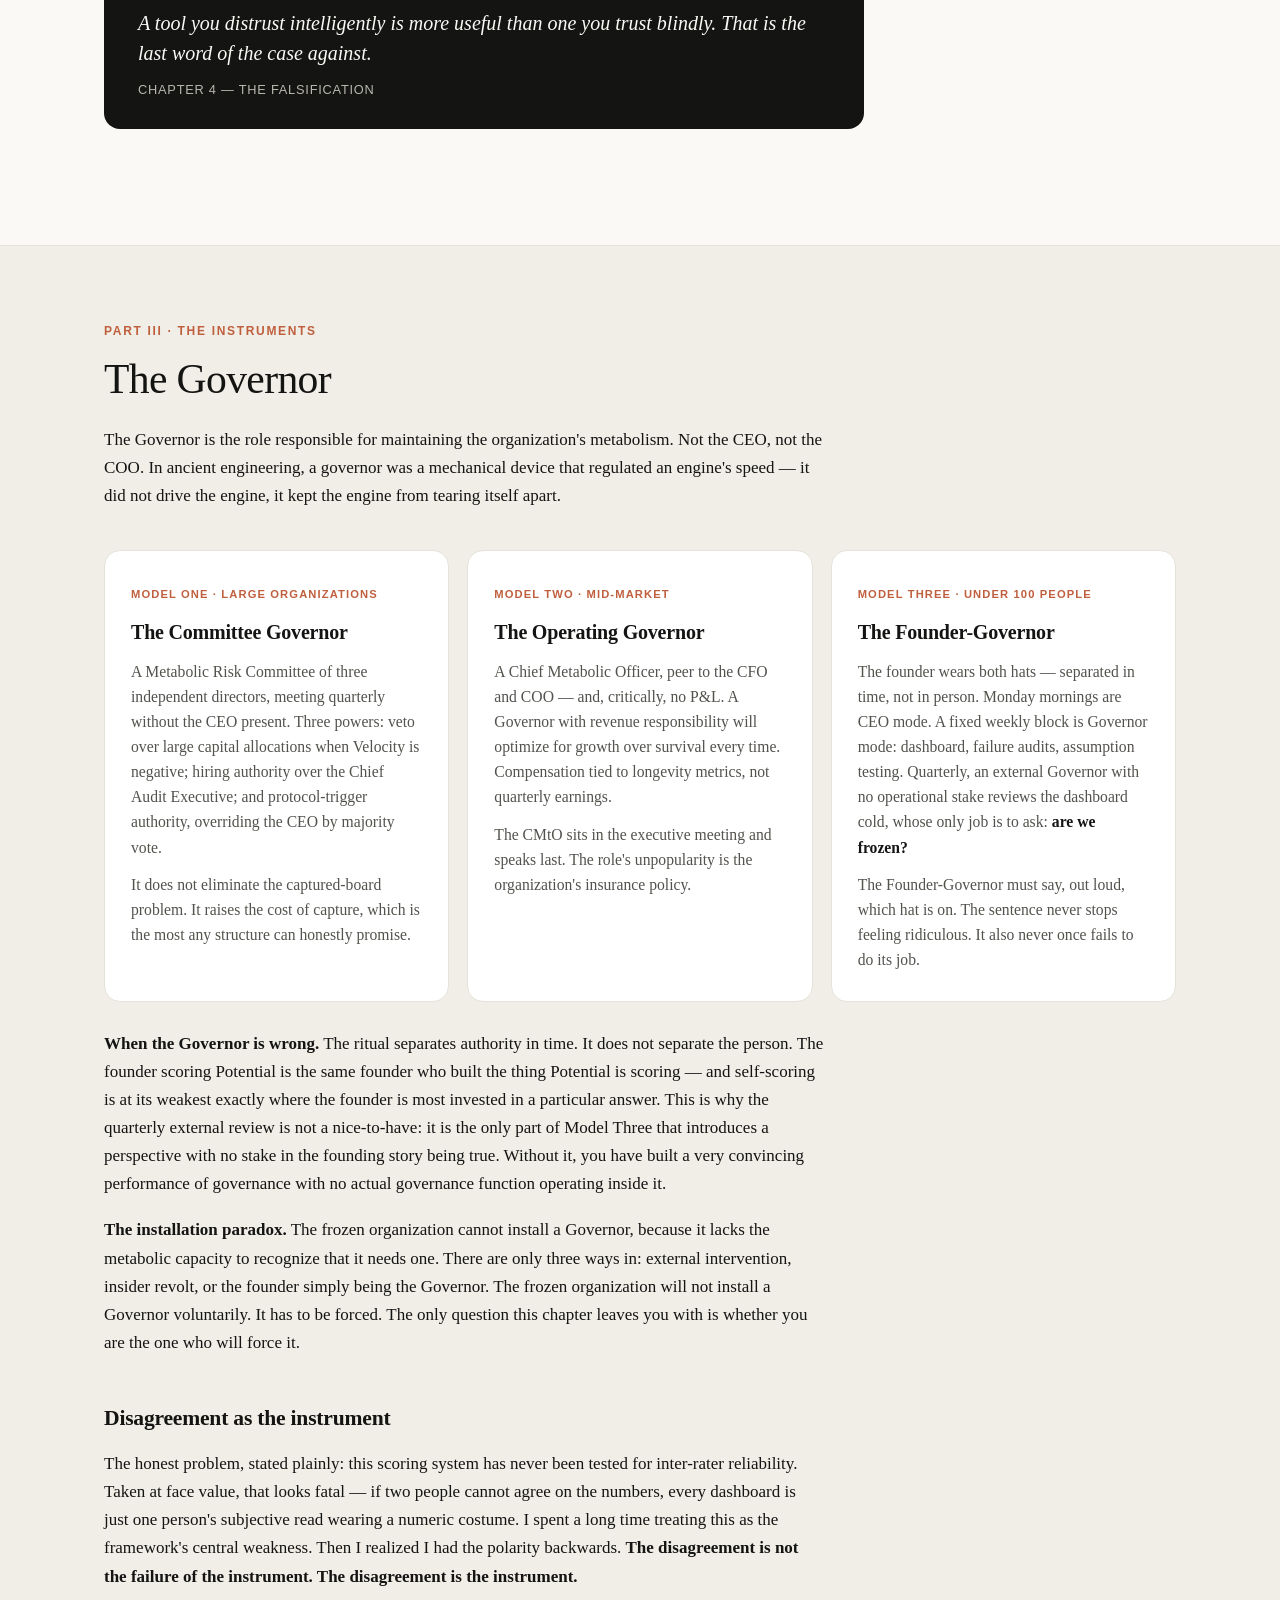
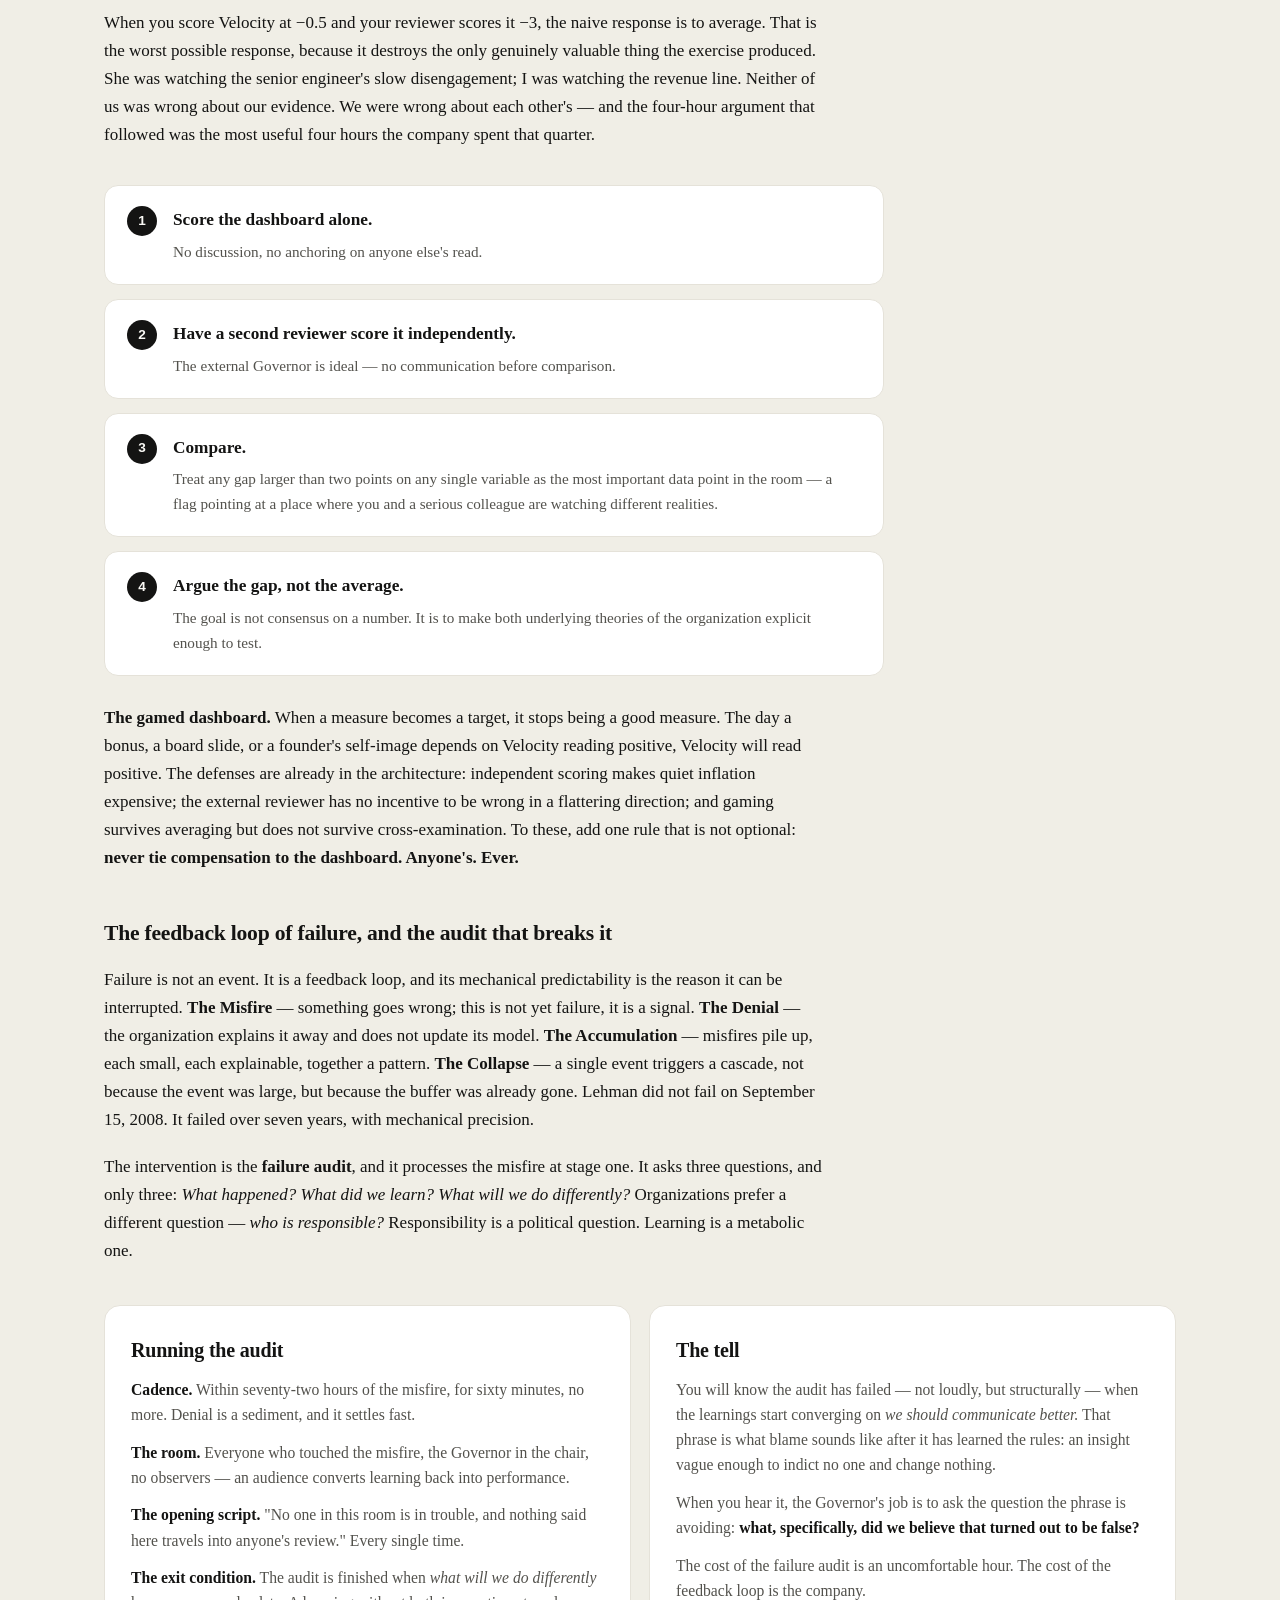
==== commit 69246585: "Add interactive Metabolic Dashboard and offers section New dashboard.html implements the book's inst" ====
--- a/index.html
+++ b/index.html
@@ -19,6 +19,7 @@
       <a href="#one-page">On One Page</a>
       <a href="#author">The Author</a>
       <a href="proposal.html">The Proposal</a>
+      <a href="dashboard.html">The Dashboard</a>
     </div>
   </div>
 </nav>
@@ -33,6 +34,7 @@
   </div>
   <div class="hero-cta">
     <a class="btn btn-primary" href="#diagnosis">Start reading</a>
+    <a class="btn btn-ghost" href="dashboard.html">Run the diagnosis</a>
     <a class="btn btn-ghost" href="#one-page">The framework on one page</a>
   </div>
 </header>
@@ -776,7 +778,8 @@
       publication.</p>
     </div>
     <div class="hero-cta">
-      <a class="btn btn-primary" href="proposal.html">Read the book proposal</a>
+      <a class="btn btn-primary" href="dashboard.html#work">Get the book &amp; work with us</a>
+      <a class="btn btn-ghost" href="proposal.html">Read the book proposal</a>
     </div>
   </div>
 </section>
--- a/style.css
+++ b/style.css
@@ -247,3 +247,50 @@
   .sources { columns: 2; column-gap: 40px; font-size: 0.9rem; color: var(--ink-2); max-width: 900px; margin-top: 8px; }
   .sources p { break-inside: avoid; margin-bottom: 0.9em; }
   @media (max-width: 720px) { .sources { columns: 1; } }
+
+  /* ---------- Dashboard tool ---------- */
+  .tool-layout { display: grid; grid-template-columns: 1.2fr 1fr; gap: 28px; margin-top: 44px; align-items: start; }
+  @media (max-width: 960px) { .tool-layout { grid-template-columns: 1fr; } }
+  .tool-panel { background: var(--card); border: 1px solid var(--border); border-radius: 16px; padding: 28px 26px; }
+  .tool-panel h4 { font-family: var(--serif); font-size: 1.25rem; font-weight: 600; margin-bottom: 4px; }
+  .tool-panel .hint { font-family: var(--sans); font-size: 0.82rem; color: var(--muted); margin-bottom: 18px; }
+  .slider-row { padding: 14px 0; border-top: 1px solid var(--border); }
+  .slider-row:first-of-type { border-top: none; }
+  .slider-head { display: flex; justify-content: space-between; align-items: baseline; gap: 12px; }
+  .slider-head label { font-family: var(--serif); font-weight: 600; font-size: 1.02rem; }
+  .slider-head .anchor-word { font-family: var(--sans); font-size: 0.72rem; letter-spacing: 0.08em; text-transform: uppercase; color: var(--muted); }
+  .slider-pair { display: grid; grid-template-columns: 1fr 56px; gap: 14px; align-items: center; margin-top: 8px; }
+  .slider-pair[hidden] { display: none; }
+  .slider-pair.b-row { opacity: 0.95; }
+  .slider-pair .who { font-family: var(--sans); font-size: 0.7rem; font-weight: 600; color: var(--muted); }
+  input[type="range"] { width: 100%; accent-color: var(--clay-dark); height: 22px; }
+  .val { font-family: var(--sans); font-variant-numeric: tabular-nums; font-weight: 600; font-size: 0.95rem; text-align: right; }
+  .val.neg { color: var(--crimson); }
+  .gap-flag {
+    margin-top: 8px; display: none; font-family: var(--sans); font-size: 0.8rem;
+    background: #f7e8e0; border: 1px solid #eacdbd; color: var(--clay-dark);
+    border-radius: 8px; padding: 7px 12px;
+  }
+  .gap-flag.on { display: block; }
+  .toggle-row { display: flex; align-items: center; gap: 10px; font-family: var(--sans); font-size: 0.88rem; color: var(--ink-2); margin-bottom: 18px; }
+  .toggle-row input { accent-color: var(--clay-dark); width: 17px; height: 17px; }
+  .result-state { font-family: var(--serif); font-size: 1.9rem; font-weight: 600; letter-spacing: -0.01em; margin: 4px 0 2px; }
+  .result-state .crimson-text { color: var(--crimson); }
+  .result-sub { font-family: var(--sans); font-size: 0.85rem; color: var(--ink-2); line-height: 1.55; }
+  .chips { display: flex; flex-wrap: wrap; gap: 8px; margin: 18px 0 4px; }
+  .chip {
+    font-family: var(--sans); font-size: 0.78rem; font-weight: 600;
+    border-radius: 999px; padding: 6px 14px; border: 1px solid var(--border); color: var(--muted);
+  }
+  .chip.on { background: var(--crimson); border-color: var(--crimson); color: var(--bg); }
+  .chip.good { background: var(--ink); border-color: var(--ink); color: var(--bg); }
+  .proto-box { border-top: 1px solid var(--border); margin-top: 20px; padding-top: 18px; }
+  .proto-name { font-family: var(--sans); font-size: 0.72rem; letter-spacing: 0.12em; text-transform: uppercase; font-weight: 700; color: var(--clay-dark); }
+  .proto-title { font-family: var(--serif); font-size: 1.3rem; font-weight: 600; margin: 4px 0 8px; }
+  .proto-box p { font-size: 0.94rem; color: var(--ink-2); }
+  .tool-disclaimer { margin-top: 18px; font-family: var(--sans); font-size: 0.78rem; color: var(--muted); line-height: 1.55; }
+
+  /* ---------- Offers ---------- */
+  .offer-price { font-family: var(--serif); font-size: 1.8rem; font-weight: 600; margin: 6px 0 12px; }
+  .offer-price small { font-family: var(--sans); font-size: 0.78rem; font-weight: 500; color: var(--muted); }
+  .card .btn { margin-top: 16px; }
